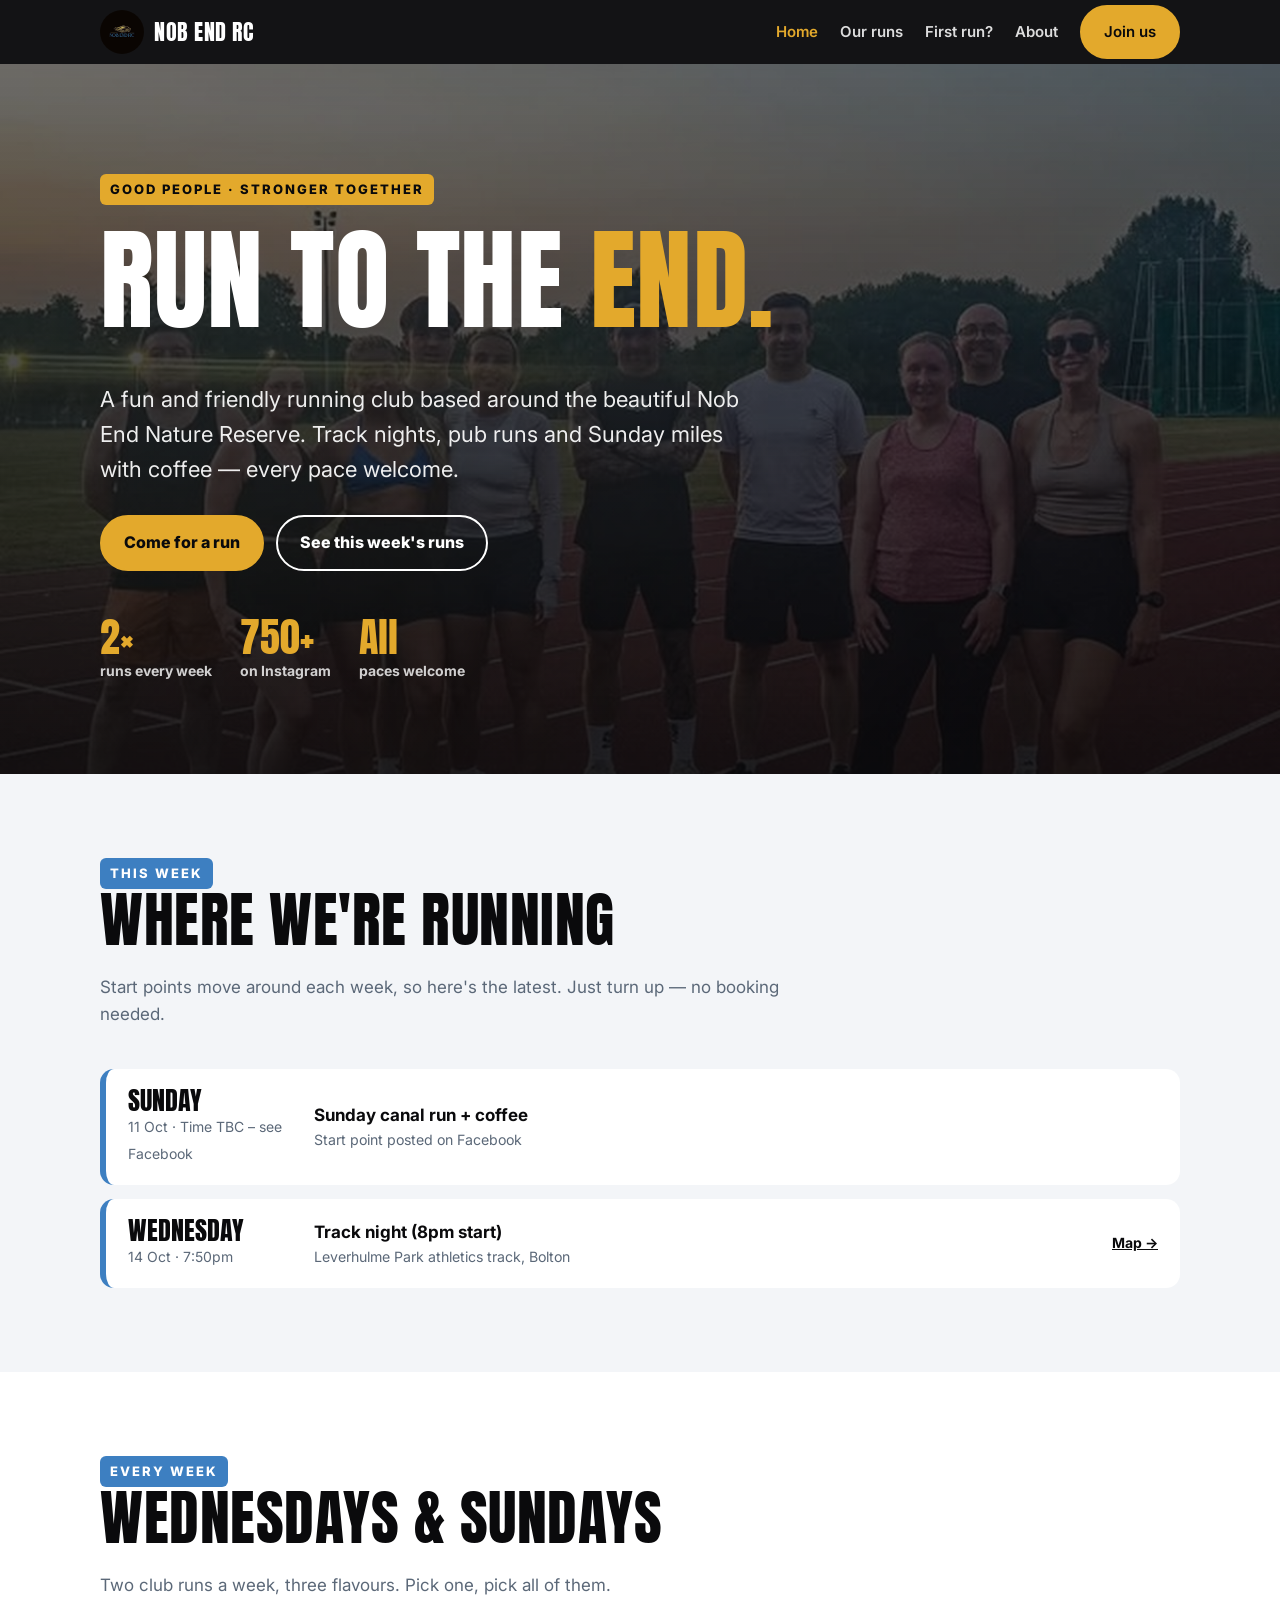
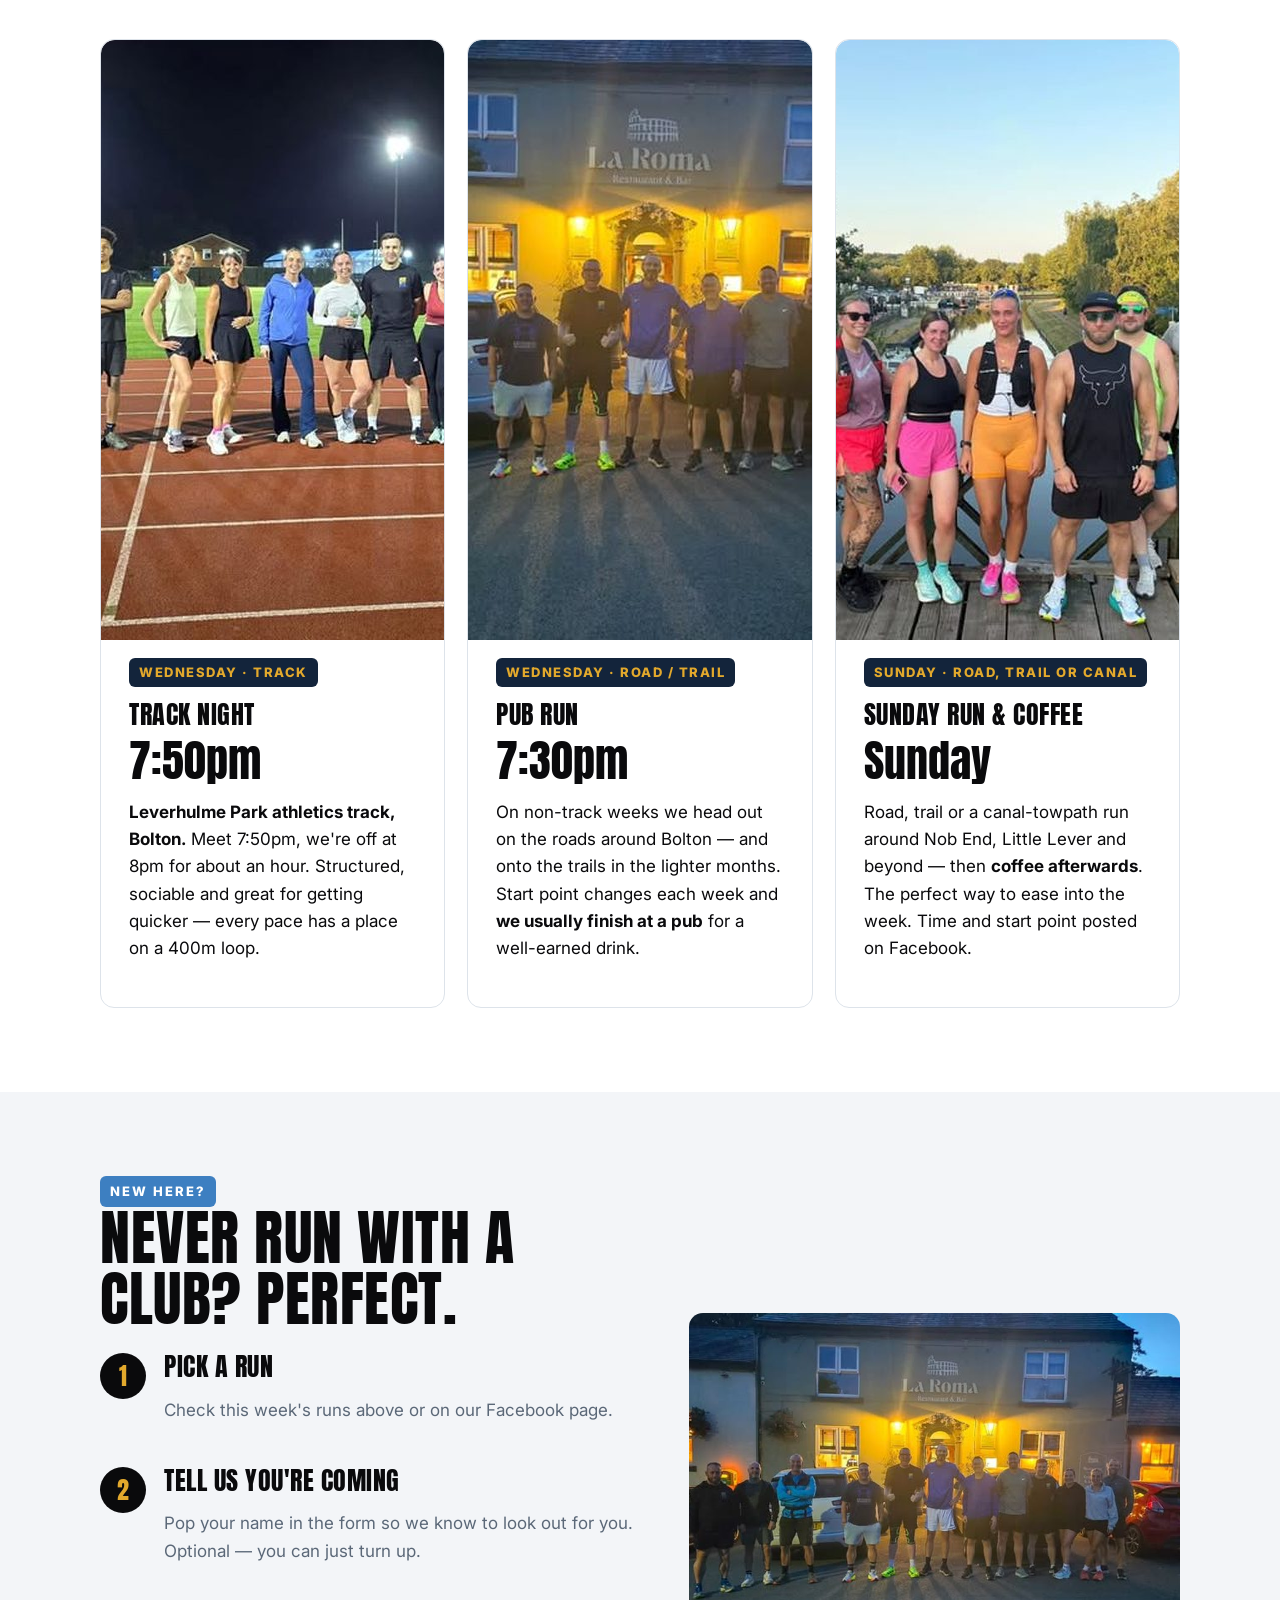
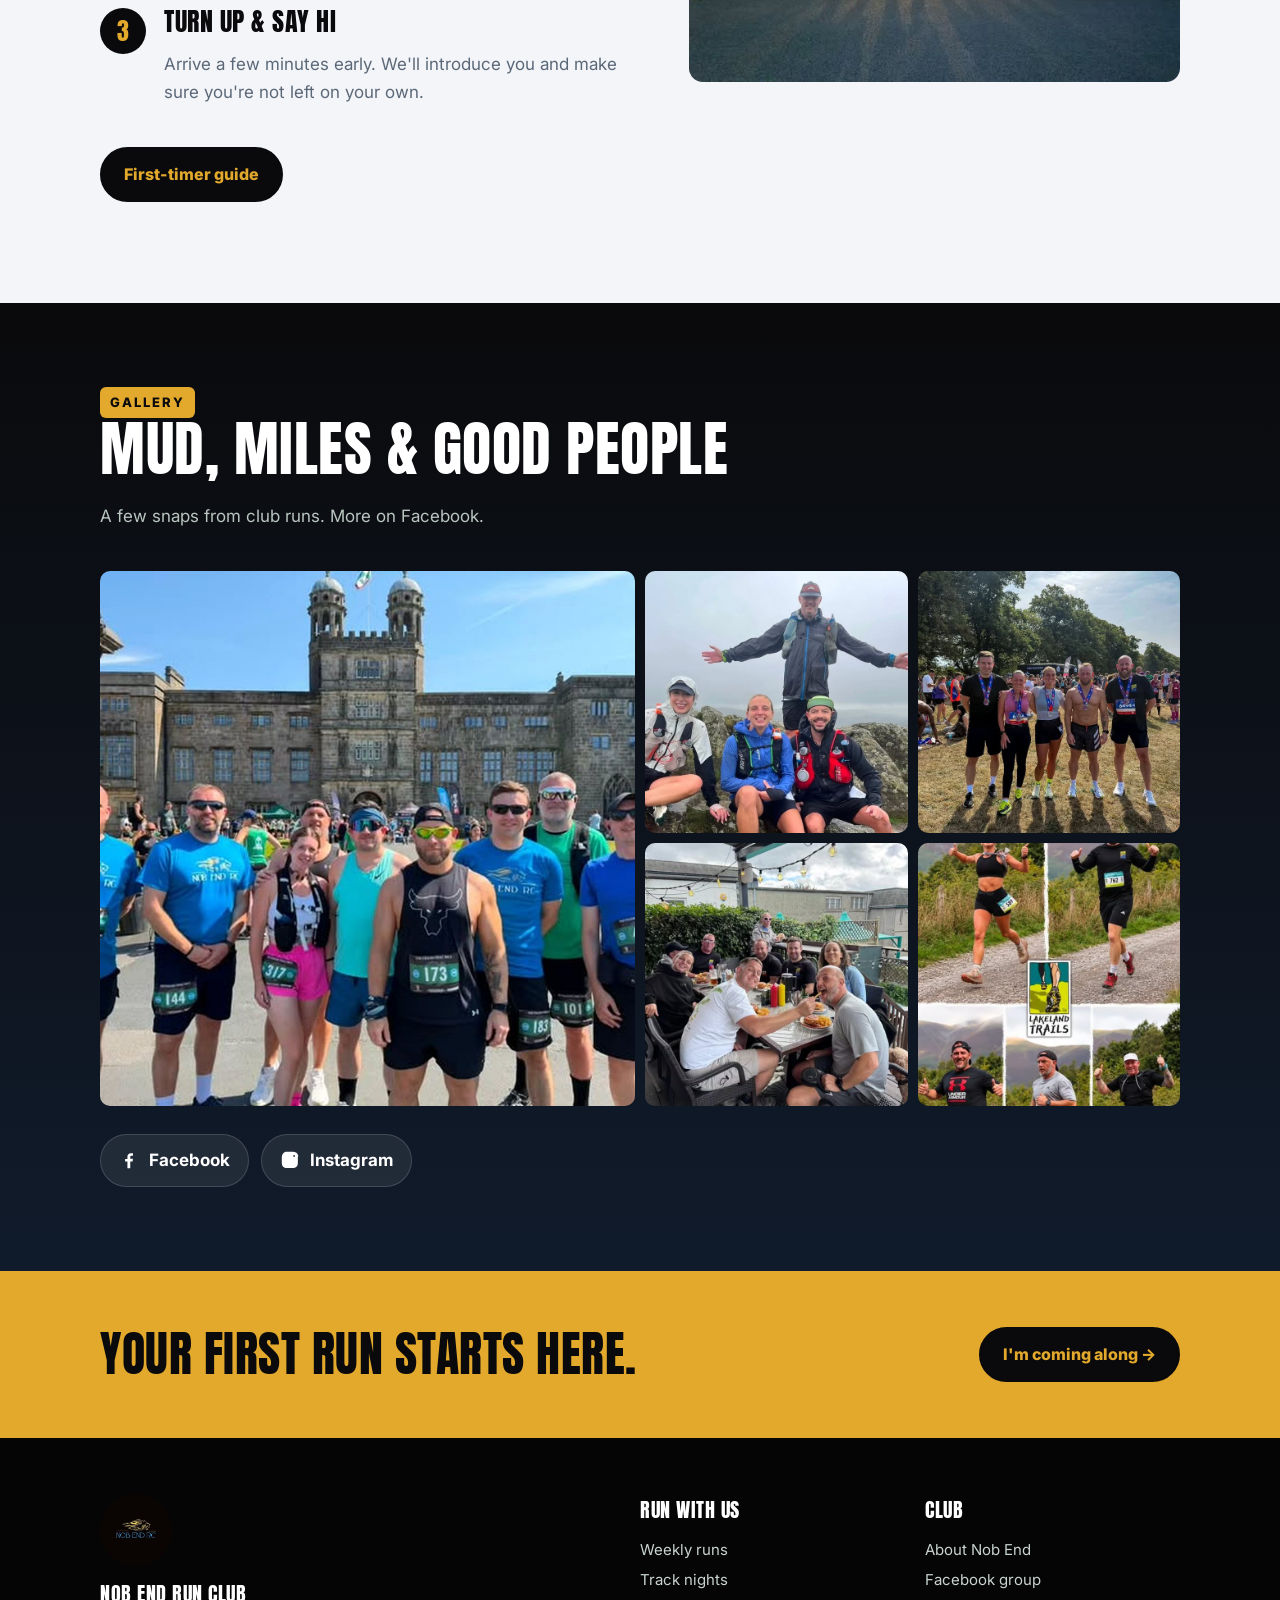
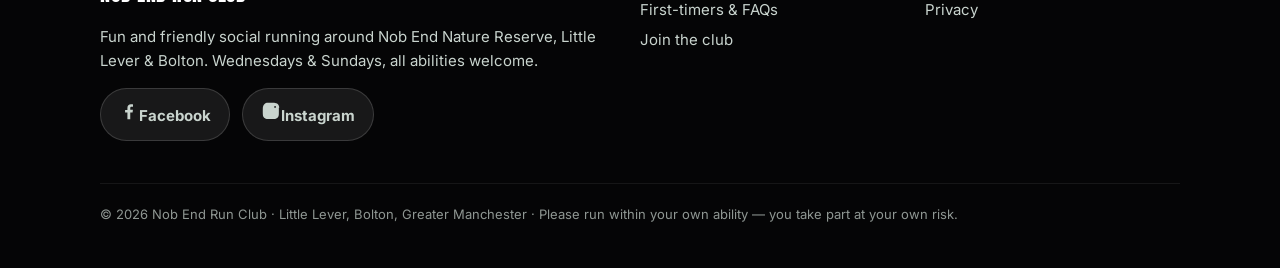
==== index.html @ 81bb8c7c "Add files via upload" ====
<!doctype html>
<html lang="en-GB">
<head>
<meta charset="utf-8">
<meta name="viewport" content="width=device-width, initial-scale=1">
<title>Nob End Run Club | Friendly Running Club in Bolton & Little Lever</title>
<meta name="description" content="Fun, friendly running club based at Nob End Nature Reserve, Bolton. Track nights at Leverhulme Park, Wednesday pub runs and Sunday trail & canal runs with coffee. All abilities welcome.">
<link rel="canonical" href="https://nob-end-run-club.netlify.app/">
<meta name="robots" content="index, follow, max-image-preview:large">
<meta name="theme-color" content="#0a0a0c">
<meta property="og:type" content="website">
<meta property="og:site_name" content="Nob End Run Club">
<meta property="og:title" content="Nob End Run Club | Friendly Running Club in Bolton & Little Lever">
<meta property="og:description" content="Fun, friendly running club based at Nob End Nature Reserve, Bolton. Track nights at Leverhulme Park, Wednesday pub runs and Sunday trail & canal runs with coffee. All abilities welcome.">
<meta property="og:url" content="https://nob-end-run-club.netlify.app/">
<meta property="og:image" content="https://nob-end-run-club.netlify.app/images/og.jpg">
<meta property="og:locale" content="en_GB">
<meta name="twitter:card" content="summary_large_image">
<meta name="geo.region" content="GB-BOL">
<meta name="geo.placename" content="Little Lever, Bolton">
<link rel="icon" href="/images/favicon.svg" type="image/svg+xml">
<link rel="apple-touch-icon" href="/images/apple-touch-icon.png">
<link rel="preconnect" href="https://fonts.googleapis.com"><link rel="preconnect" href="https://fonts.gstatic.com" crossorigin>
<link href="https://fonts.googleapis.com/css2?family=Anton&family=Inter:wght@400;600;700;800&display=swap" rel="stylesheet">
<link rel="stylesheet" href="/css/style.css">
<script type="application/ld+json">{"@context": "https://schema.org", "@graph": [{"@type": "SportsClub", "@id": "https://nob-end-run-club.netlify.app/#club", "name": "Nob End Run Club", "alternateName": "NERC", "url": "https://nob-end-run-club.netlify.app/", "logo": "https://nob-end-run-club.netlify.app/images/logo.png", "image": "https://nob-end-run-club.netlify.app/images/hero.jpg", "description": "A fun and friendly running club based around Nob End Nature Reserve, Bolton. Social runs every Wednesday evening (track at Leverhulme Park, road or trail runs finishing at a pub) and every Sunday (road, trail or canal run followed by coffee). All abilities welcome.", "sport": "Running", "areaServed": [{"@type": "Place", "name": "Bolton"}, {"@type": "Place", "name": "Little Lever"}, {"@type": "Place", "name": "Farnworth"}, {"@type": "Place", "name": "Kearsley"}, {"@type": "Place", "name": "Radcliffe"}, {"@type": "Place", "name": "Bury"}, {"@type": "Place", "name": "Prestolee"}, {"@type": "Place", "name": "Greater Manchester"}], "location": {"@type": "Place", "name": "Nob End Nature Reserve", "address": {"@type": "PostalAddress", "addressLocality": "Little Lever, Bolton", "addressRegion": "Greater Manchester", "addressCountry": "GB"}}, "sameAs": ["https://www.facebook.com/p/Nob-End-Run-Club-100083983001015/", "https://www.instagram.com/nobendrunclub/"]}, {"@type": "WebSite", "@id": "https://nob-end-run-club.netlify.app/#website", "url": "https://nob-end-run-club.netlify.app/", "name": "Nob End Run Club", "publisher": {"@id": "https://nob-end-run-club.netlify.app/#club"}, "inLanguage": "en-GB"}, {"@type": "SportsEvent", "name": "Wednesday Track Session — Nob End Run Club", "description": "Weekly evening track session at Leverhulme Park athletics track. Meet 7:50pm, run 8pm for around an hour. All abilities.", "eventAttendanceMode": "https://schema.org/OfflineEventAttendanceMode", "eventStatus": "https://schema.org/EventScheduled", "organizer": {"@id": "https://nob-end-run-club.netlify.app/#club"}, "location": {"@type": "Place", "name": "Leverhulme Park Athletics Track", "address": {"@type": "PostalAddress", "addressLocality": "Bolton", "addressRegion": "Greater Manchester", "addressCountry": "GB"}}, "startDate": "2026-10-14T20:00:00+01:00", "eventSchedule": {"@type": "Schedule", "repeatFrequency": "P1W", "byDay": "https://schema.org/Wednesday", "startTime": "20:00", "duration": "PT1H", "scheduleTimezone": "Europe/London"}, "image": "https://nob-end-run-club.netlify.app/images/track.jpg"}, {"@type": "SportsEvent", "name": "Wednesday Evening Social Run — Nob End Run Club", "description": "Weekly road (or summer trail) run around Bolton, around 7:30pm, usually finishing at a local pub. Start location changes each week — check Facebook.", "eventAttendanceMode": "https://schema.org/OfflineEventAttendanceMode", "eventStatus": "https://schema.org/EventScheduled", "organizer": {"@id": "https://nob-end-run-club.netlify.app/#club"}, "location": {"@type": "Place", "name": "Various locations around Bolton (posted weekly)", "address": {"@type": "PostalAddress", "addressLocality": "Bolton", "addressRegion": "Greater Manchester", "addressCountry": "GB"}}, "startDate": "2026-10-14T19:30:00+01:00", "eventSchedule": {"@type": "Schedule", "repeatFrequency": "P1W", "byDay": "https://schema.org/Wednesday", "startTime": "19:30", "scheduleTimezone": "Europe/London"}}, {"@type": "SportsEvent", "name": "Sunday Run & Coffee — Nob End Run Club", "description": "Weekly Sunday road, trail or canal run around Nob End, Little Lever and Bolton, followed by coffee. Location changes weekly — check Facebook.", "eventAttendanceMode": "https://schema.org/OfflineEventAttendanceMode", "eventStatus": "https://schema.org/EventScheduled", "organizer": {"@id": "https://nob-end-run-club.netlify.app/#club"}, "location": {"@type": "Place", "name": "Nob End Nature Reserve & surrounding area (posted weekly)", "address": {"@type": "PostalAddress", "addressLocality": "Little Lever, Bolton", "addressRegion": "Greater Manchester", "addressCountry": "GB"}}, "startDate": "2026-10-11", "eventSchedule": {"@type": "Schedule", "repeatFrequency": "P1W", "byDay": "https://schema.org/Sunday", "scheduleTimezone": "Europe/London"}}]}</script>
</head>
<body>
<a class="skip" href="#main">Skip to content</a>
<header class="site-header"><div class="wrap">
  <a class="logo" href="/" aria-label="Nob End Run Club home"><img class="logo-img" src="/images/logo.png" alt="" width="44" height="44" onerror="this.remove()"><span>Nob End RC</span></a>
  <button class="menu-btn" aria-label="Menu" aria-expanded="false" aria-controls="nav"><svg viewBox="0 0 24 24" fill="none" stroke="currentColor" stroke-width="2.4" stroke-linecap="round"><path d="M3 6h18M3 12h18M3 18h18"/></svg></button>
  <nav class="nav" id="nav"><a href="/" aria-current="page">Home</a><a href="/runs">Our runs</a><a href="/first-run">First run?</a><a href="/about">About</a><a class="btn" href="/join">Join us</a></nav>
</div></header>
<main id="main">

<section class="hero" style="padding:0">
  <div class="bg" role="img" aria-label="Nob End Run Club runners on the trails around Nob End"></div>
  <div class="wrap">
    <span class="eyebrow">Good people · Stronger together</span>
    <h1>Run to the <span class="hl">End.</span></h1>
    <p class="lead">A fun and friendly running club based around the beautiful Nob End Nature Reserve. Track nights, pub runs and Sunday miles with coffee — every pace welcome.</p>
    <div class="ctas"><a class="btn" href="/join">Come for a run</a><a class="btn ghost" href="/runs">See this week's runs</a></div>
    <div class="hero-stats">
      <div><b>2×</b><span>runs every week</span></div>
      <div><b>750+</b><span>on Instagram</span></div>
      <div><b>All</b><span>paces welcome</span></div>
    </div>
  </div>
</section>

<section>
  <div class="wrap">
    <div class="section-head">
      <span class="eyebrow">This week</span>
      <h2>Where we're running</h2>
      <p class="muted">Start points move around each week, so here's the latest. Just turn up — no booking needed.</p>
    </div>
    <div class="this-week" id="this-week" aria-live="polite">
  <p class="muted">Loading this week's runs… If nothing shows, check our <a href="https://www.facebook.com/p/Nob-End-Run-Club-100083983001015/" target="_blank" rel="noopener">Facebook page</a> for the latest start points.</p>
</div>
  </div>
</section>

<section class="alt">
  <div class="wrap">
    <div class="section-head">
      <span class="eyebrow">Every week</span>
      <h2>Wednesdays &amp; Sundays</h2>
      <p class="muted">Two club runs a week, three flavours. Pick one, pick all of them.</p>
    </div>
    <div class="grid g3">
  <article class="card" id="track">
    <img class="card-img" src="/images/track.jpg" alt="Nob End Run Club track night under the floodlights at Leverhulme Park" loading="lazy" width="800" height="600">
    <span class="day">Wednesday · Track</span>
    <h3>Track night</h3>
    <p class="time">7:50pm</p>
    <p><strong>Leverhulme Park athletics track, Bolton.</strong> Meet 7:50pm, we're off at 8pm for about an hour. Structured, sociable and great for getting quicker — every pace has a place on a 400m loop.</p>
  </article>
  <article class="card">
    <img class="card-img" src="/images/group.jpg" alt="Runners outside the pub after a Wednesday run" loading="lazy" width="800" height="600">
    <span class="day">Wednesday · Road / Trail</span>
    <h3>Pub run</h3>
    <p class="time">7:30pm</p>
    <p>On non-track weeks we head out on the roads around Bolton — and onto the trails in the lighter months. Start point changes each week and <strong>we usually finish at a pub</strong> for a well-earned drink.</p>
  </article>
  <article class="card">
    <img class="card-img" src="/images/about.jpg" alt="Sunday canal run group on the boardwalk" loading="lazy" width="800" height="600">
    <span class="day">Sunday · Road, trail or canal</span>
    <h3>Sunday run &amp; coffee</h3>
    <p class="time">Sunday</p>
    <p>Road, trail or a canal-towpath run around Nob End, Little Lever and beyond — then <strong>coffee afterwards</strong>. The perfect way to ease into the week. Time and start point posted on Facebook.</p>
  </article>
</div>
  </div>
</section>

<section>
  <div class="wrap split">
    <div>
      <span class="eyebrow">New here?</span>
      <h2>Never run with a club? Perfect.</h2>
      <div class="grid steps" style="gap:26px;margin-top:20px">
        <div class="step"><h3>Pick a run</h3><p class="muted">Check this week's runs above or on our Facebook page.</p></div>
        <div class="step"><h3>Tell us you're coming</h3><p class="muted">Pop your name in the form so we know to look out for you. Optional — you can just turn up.</p></div>
        <div class="step"><h3>Turn up &amp; say hi</h3><p class="muted">Arrive a few minutes early. We'll introduce you and make sure you're not left on your own.</p></div>
      </div>
      <p style="margin-top:24px"><a class="btn dark" href="/first-run">First-timer guide</a></p>
    </div>
    <div class="photo"><img src="/images/group.jpg" alt="Nob End Run Club members outside the pub after a Wednesday evening run" loading="lazy" width="800" height="600"></div>
  </div>
</section>

<section class="dark">
  <div class="wrap">
    <div class="section-head">
      <span class="eyebrow">Gallery</span>
      <h2>Mud, miles &amp; good people</h2>
      <p class="muted">A few snaps from club runs. More on Facebook.</p>
    </div>
    <div class="gallery">
      <figure><img src="/images/gallery-1.jpg" alt="Nob End Run Club members together on race day" loading="lazy"></figure>
      <figure><img src="/images/gallery-2.jpg" alt="Club runners on a fell summit in the Lake District" loading="lazy"></figure>
      <figure><img src="/images/gallery-3.jpg" alt="Nob End Run Club runners with their race medals" loading="lazy"></figure>
      <figure><img src="/images/gallery-4.jpg" alt="Post-run food and drinks with the club" loading="lazy"></figure>
      <figure><img src="/images/gallery-5.jpg" alt="Club members racing at Lakeland Trails" loading="lazy"></figure>
    </div>
    <div style="margin-top:28px"><div class="social"><a href="https://www.facebook.com/p/Nob-End-Run-Club-100083983001015/" target="_blank" rel="noopener"><svg viewBox="0 0 24 24" aria-hidden="true"><path d="M13.5 22v-8.2h2.8l.4-3.2h-3.2V8.5c0-.9.3-1.6 1.6-1.6h1.7V4.1c-.3 0-1.3-.1-2.5-.1-2.5 0-4.2 1.5-4.2 4.3v2.4H7.3v3.2h2.8V22h3.4z"/></svg>Facebook</a><a href="https://www.instagram.com/nobendrunclub/" target="_blank" rel="noopener"><svg viewBox="0 0 24 24" aria-hidden="true"><path d="M12 7.3A4.7 4.7 0 1 0 12 16.7 4.7 4.7 0 0 0 12 7.3zm0 7.7a3 3 0 1 1 0-6 3 3 0 0 1 0 6zm6-7.9a1.1 1.1 0 1 1-2.2 0 1.1 1.1 0 0 1 2.2 0zM21.9 8.2c-.1-1.6-.4-3-1.6-4.2S17.4 2.3 15.8 2.2C14.2 2.1 9.8 2.1 8.2 2.2 6.6 2.3 5.2 2.6 4 3.8S2.3 6.6 2.2 8.2c-.1 1.6-.1 6 0 7.6.1 1.6.4 3 1.6 4.2s2.6 1.5 4.2 1.6c1.6.1 6 .1 7.6 0 1.6-.1 3-.4 4.2-1.6s1.5-2.6 1.6-4.2c.1-1.6.1-6 0-7.6z"/></svg>Instagram</a></div></div>
  </div>
</section>
</main>
<section class="cta-band"><div class="wrap">
  <h2>Your first run starts here.</h2>
  <a class="btn dark" href="/join">I'm coming along →</a>
</div></section>
<footer class="site-footer"><div class="wrap">
  <div class="cols">
    <div>
      <img src="/images/logo.png" alt="Nob End Run Club logo" width="72" height="72" style="border-radius:50%;margin-bottom:12px" loading="lazy">
      <h4>Nob End Run Club</h4>
      <p>Fun and friendly social running around Nob End Nature Reserve, Little Lever &amp; Bolton. Wednesdays &amp; Sundays, all abilities welcome.</p>
      <div class="social"><a href="https://www.facebook.com/p/Nob-End-Run-Club-100083983001015/" target="_blank" rel="noopener"><svg viewBox="0 0 24 24" aria-hidden="true"><path d="M13.5 22v-8.2h2.8l.4-3.2h-3.2V8.5c0-.9.3-1.6 1.6-1.6h1.7V4.1c-.3 0-1.3-.1-2.5-.1-2.5 0-4.2 1.5-4.2 4.3v2.4H7.3v3.2h2.8V22h3.4z"/></svg>Facebook</a><a href="https://www.instagram.com/nobendrunclub/" target="_blank" rel="noopener"><svg viewBox="0 0 24 24" aria-hidden="true"><path d="M12 7.3A4.7 4.7 0 1 0 12 16.7 4.7 4.7 0 0 0 12 7.3zm0 7.7a3 3 0 1 1 0-6 3 3 0 0 1 0 6zm6-7.9a1.1 1.1 0 1 1-2.2 0 1.1 1.1 0 0 1 2.2 0zM21.9 8.2c-.1-1.6-.4-3-1.6-4.2S17.4 2.3 15.8 2.2C14.2 2.1 9.8 2.1 8.2 2.2 6.6 2.3 5.2 2.6 4 3.8S2.3 6.6 2.2 8.2c-.1 1.6-.1 6 0 7.6.1 1.6.4 3 1.6 4.2s2.6 1.5 4.2 1.6c1.6.1 6 .1 7.6 0 1.6-.1 3-.4 4.2-1.6s1.5-2.6 1.6-4.2c.1-1.6.1-6 0-7.6z"/></svg>Instagram</a></div>
    </div>
    <div><h4>Run with us</h4><a href="/runs">Weekly runs</a><a href="/runs#track">Track nights</a><a href="/first-run">First-timers &amp; FAQs</a><a href="/join">Join the club</a></div>
    <div><h4>Club</h4><a href="/about">About Nob End</a><a href="https://www.facebook.com/p/Nob-End-Run-Club-100083983001015/" target="_blank" rel="noopener">Facebook group</a><a href="/privacy">Privacy</a></div>
  </div>
  <p class="legal">© <span id="yr">2026</span> Nob End Run Club · Little Lever, Bolton, Greater Manchester · Please run within your own ability — you take part at your own risk.</p>
</div></footer>
<a class="mobile-cta" href="/join">Come for a run →</a>
<script src="/js/site.js" defer></script>
</body></html>
---- css/style.css ----
/* Nob End Run Club — main stylesheet
   Colours live in :root so you can re-theme the whole site from here. */
:root {
  --ink: #0a0a0c;        /* club black */
  --green: #13243b;      /* deep club blue (panels/image backgrounds) */
  --blue: #3d7fc1;       /* club blue */
  --lime: #e3a92c;       /* club gold — buttons & highlights */
  --cream: #f3f5f8;      /* light background */
  --sand: #dde3ea;
  --white: #ffffff;
  --muted: #5b6878;
  --radius: 14px;
  --max: 1120px;
  --display: "Anton", "Archivo Black", Impact, sans-serif;
  --body: "Inter", system-ui, -apple-system, "Segoe UI", sans-serif;
}
*,*::before,*::after { box-sizing: border-box; }
html { scroll-behavior: smooth; }
body { margin: 0; background: var(--cream); color: var(--ink); font: 17px/1.6 var(--body); -webkit-font-smoothing: antialiased; }
img { max-width: 100%; display: block; }
a { color: inherit; }
.wrap { max-width: var(--max); margin: 0 auto; padding: 0 20px; }
.skip { position: absolute; left: -999px; }
.skip:focus { left: 12px; top: 12px; background: var(--lime); padding: 8px 12px; z-index: 99; }

/* ---------- header ---------- */
.site-header { position: sticky; top: 0; z-index: 50; background: rgba(10,10,12,.96); backdrop-filter: blur(6px); color: var(--white); }
.site-header .wrap { display: flex; align-items: center; justify-content: space-between; height: 64px; }
.logo { display: flex; align-items: center; gap: 10px; text-decoration: none; font-family: var(--display); font-size: 22px; letter-spacing: .5px; text-transform: uppercase; }
.logo-img { width: 44px; height: 44px; border-radius: 50%; object-fit: cover; }
.nav { display: flex; gap: 22px; align-items: center; }
.nav a { text-decoration: none; font-weight: 600; font-size: 15px; opacity: .85; }
.nav a:hover, .nav a[aria-current="page"] { opacity: 1; color: var(--lime); }
.nav .btn { opacity: 1; }
.menu-btn { display: none; background: none; border: 0; color: var(--white); padding: 8px; cursor: pointer; }
.menu-btn svg { width: 28px; height: 28px; }
@media (max-width: 820px) {
  .menu-btn { display: block; }
  .nav { position: absolute; top: 64px; left: 0; right: 0; background: var(--ink); flex-direction: column; align-items: stretch; gap: 0; padding: 8px 20px 20px; display: none; }
  .nav.open { display: flex; }
  .nav a { padding: 14px 0; border-bottom: 1px solid rgba(255,255,255,.08); font-size: 18px; }
  .nav .btn { margin-top: 14px; text-align: center; }
}

/* ---------- buttons ---------- */
.btn { display: inline-block; background: var(--lime); color: var(--ink); font-weight: 800; text-decoration: none; padding: 13px 22px; border-radius: 999px; border: 2px solid var(--lime); transition: transform .15s; font-size: 16px; cursor: pointer; }
.btn:hover { transform: translateY(-2px); }
.btn.ghost { background: transparent; color: inherit; border-color: currentColor; }
.btn.dark { background: var(--ink); color: var(--lime); border-color: var(--ink); }

/* ---------- hero ---------- */
.hero { position: relative; background: var(--ink); color: var(--white); overflow: hidden; }
.hero .bg { position: absolute; inset: 0; background: linear-gradient(180deg, rgba(10,10,12,.6), rgba(10,10,12,.9)), url("/images/hero.jpg") center/cover no-repeat, var(--green); }
.hero .wrap { position: relative; padding: 110px 20px 90px; }
.eyebrow { display: inline-block; font-weight: 800; font-size: 13px; letter-spacing: 2px; text-transform: uppercase; color: var(--ink); background: var(--lime); padding: 5px 10px; border-radius: 6px; }
h1, h2, h3 { font-family: var(--display); font-weight: 400; text-transform: uppercase; letter-spacing: .5px; line-height: 1.02; margin: 0 0 .4em; }
h1 { font-size: clamp(48px, 10vw, 112px); margin-top: 18px; }
h1 .hl { color: var(--lime); }
h2 { font-size: clamp(34px, 6vw, 60px); }
h3 { font-size: 26px; }
.lead { font-size: clamp(18px, 2.4vw, 22px); max-width: 640px; opacity: .92; }
.hero .ctas { display: flex; flex-wrap: wrap; gap: 12px; margin-top: 28px; }
.hero-stats { display: flex; flex-wrap: wrap; gap: 28px; margin-top: 46px; font-weight: 700; }
.hero-stats b { display: block; font-family: var(--display); font-size: 40px; color: var(--lime); font-weight: 400; line-height: 1; }
.hero-stats span { font-size: 14px; opacity: .8; }

/* ---------- sections ---------- */
section { padding: 84px 0; }
.alt { background: var(--white); }
.dark { background: var(--ink); color: var(--white); }
.dark .muted { color: #b9c6bf; }
.muted { color: var(--muted); }
.section-head { max-width: 700px; margin-bottom: 40px; }
.grid { display: grid; gap: 22px; }
.g2 { grid-template-columns: repeat(auto-fit, minmax(300px, 1fr)); }
.g3 { grid-template-columns: repeat(auto-fit, minmax(260px, 1fr)); }
.card { background: var(--white); border-radius: var(--radius); padding: 28px; border: 1px solid var(--sand); }
.dark .card { background: rgba(255,255,255,.05); border-color: rgba(255,255,255,.1); }
.card .day { display: inline-block; font-weight: 800; letter-spacing: 1.5px; text-transform: uppercase; font-size: 13px; background: var(--lime); color: var(--ink); padding: 4px 10px; border-radius: 6px; margin-bottom: 14px; }
.card ul { padding-left: 18px; margin: 12px 0 0; }
.card li { margin-bottom: 6px; }
.time { font-family: var(--display); font-size: 44px; line-height: 1; margin: 6px 0 10px; }

/* this week (from runs.json) */
.this-week { display: grid; gap: 14px; }
.run-row { display: grid; grid-template-columns: 170px 1fr auto; gap: 16px; align-items: center; background: var(--white); border-radius: var(--radius); padding: 18px 22px; border-left: 6px solid var(--lime); }
.run-row .when b { display: block; font-family: var(--display); font-size: 26px; font-weight: 400; text-transform: uppercase; line-height: 1; }
.run-row .when span { font-size: 14px; color: var(--muted); }
.run-row .what { font-weight: 700; }
.run-row .what small { display: block; font-weight: 400; color: var(--muted); }
.run-row a.map { font-weight: 700; font-size: 14px; white-space: nowrap; }
@media (max-width: 600px) { .run-row { grid-template-columns: 1fr; gap: 6px; } }

/* steps */
.steps { counter-reset: s; }
.step { position: relative; padding-left: 64px; }
.step::before { counter-increment: s; content: counter(s); position: absolute; left: 0; top: 0; width: 46px; height: 46px; border-radius: 50%; background: var(--lime); color: var(--ink); font-family: var(--display); font-size: 24px; display: grid; place-items: center; }

/* gallery */
.gallery { display: grid; grid-template-columns: repeat(4, 1fr); gap: 10px; }
.gallery figure { margin: 0; aspect-ratio: 1; border-radius: 10px; overflow: hidden; background: var(--green); }
.gallery figure:first-child { grid-column: span 2; grid-row: span 2; }
.gallery img { width: 100%; height: 100%; object-fit: cover; transition: transform .4s; }
.gallery figure:hover img { transform: scale(1.05); }
@media (max-width: 700px) { .gallery { grid-template-columns: repeat(2, 1fr); } }

/* split */
.split { display: grid; grid-template-columns: 1.1fr 1fr; gap: 48px; align-items: center; }
.split .photo { border-radius: var(--radius); overflow: hidden; aspect-ratio: 4/3; background: var(--green); }
.split .photo img { width: 100%; height: 100%; object-fit: cover; }
@media (max-width: 820px) { .split { grid-template-columns: 1fr; } }

/* social */
.social { display: flex; flex-wrap: wrap; gap: 12px; }
.social a { display: inline-flex; align-items: center; gap: 10px; text-decoration: none; font-weight: 700; padding: 12px 18px; border-radius: 999px; background: rgba(255,255,255,.08); border: 1px solid rgba(255,255,255,.15); }
.social a:hover { background: var(--lime); color: var(--ink); }
.social svg { width: 20px; height: 20px; fill: currentColor; }
.alt .social a, .card .social a { background: var(--cream); border-color: var(--sand); }

/* FAQ */
details { background: var(--white); border-radius: 12px; padding: 18px 22px; margin-bottom: 10px; border: 1px solid var(--sand); }
summary { font-weight: 800; cursor: pointer; font-size: 18px; list-style: none; display: flex; justify-content: space-between; gap: 12px; }
summary::after { content: "+"; font-size: 24px; line-height: 1; color: var(--green); }
details[open] summary::after { content: "–"; }
details p { margin: 12px 0 0; }

/* form */
form .row { display: grid; grid-template-columns: 1fr 1fr; gap: 14px; }
@media (max-width: 600px) { form .row { grid-template-columns: 1fr; } }
label { display: block; font-weight: 700; font-size: 15px; margin-bottom: 14px; }
input, select, textarea { width: 100%; margin-top: 6px; font: inherit; padding: 13px 14px; border-radius: 10px; border: 2px solid var(--sand); background: var(--white); color: var(--ink); }
input:focus, select:focus, textarea:focus { outline: none; border-color: var(--green); }
.check { display: flex; gap: 10px; align-items: flex-start; font-weight: 400; }
.check input { width: auto; margin-top: 5px; }
.hidden { display: none; }

/* banner CTA */
.cta-band { background: var(--lime); color: var(--ink); padding: 56px 0; }
.cta-band .wrap { display: flex; flex-wrap: wrap; align-items: center; justify-content: space-between; gap: 20px; }
.cta-band h2 { margin: 0; font-size: clamp(30px, 5vw, 48px); }

/* page header */
.page-hero { background: var(--ink); color: var(--white); padding: 72px 0 56px; }
.page-hero h1 { font-size: clamp(44px, 8vw, 84px); }
.crumbs { font-size: 14px; opacity: .7; }
.crumbs a { text-decoration: none; }

/* footer */
.site-footer { background: #050506; color: #c9d4ce; padding: 56px 0 30px; font-size: 15px; }
.site-footer .cols { display: grid; grid-template-columns: 2fr 1fr 1fr; gap: 30px; }
.site-footer h4 { color: var(--white); font-family: var(--display); font-weight: 400; text-transform: uppercase; font-size: 20px; margin: 0 0 12px; letter-spacing: .5px; }
.site-footer a { text-decoration: none; display: block; margin-bottom: 6px; }
.site-footer a:hover { color: var(--lime); }
.site-footer .legal { border-top: 1px solid rgba(255,255,255,.1); margin-top: 36px; padding-top: 20px; font-size: 13px; opacity: .7; }
@media (max-width: 700px) { .site-footer .cols { grid-template-columns: 1fr; } }

.prose { max-width: 760px; }
.prose h2 { font-size: clamp(28px, 4.5vw, 40px); margin-top: 1.4em; }

/* club blue accents */
.eyebrow { background: var(--blue); color: #fff; }
.hero .eyebrow, .dark .eyebrow { background: var(--lime); color: var(--ink); }
.page-hero { background: linear-gradient(135deg, #0a0a0c 0%, #13243b 100%); }
.dark { background: linear-gradient(180deg, #0a0a0c, #101b2b); }
.card .day { background: var(--green); color: var(--lime); }
.run-row { border-left-color: var(--blue); }
summary::after { color: var(--blue); }
input:focus, select:focus, textarea:focus { border-color: var(--blue); }
.step::before { background: var(--ink); color: var(--lime); }

.card-img { width: calc(100% + 56px); margin: -28px -28px 18px; aspect-ratio: 4/3; object-fit: cover; border-radius: var(--radius) var(--radius) 0 0; max-width: none; background: var(--green); }
.card { overflow: hidden; }
.mobile-cta { display: none; }
@media (max-width: 700px) {
  .mobile-cta { display: block; position: fixed; left: 12px; right: 12px; bottom: 12px; z-index: 60; text-align: center; background: var(--lime); color: var(--ink); font-weight: 800; padding: 15px; border-radius: 999px; text-decoration: none; box-shadow: 0 8px 24px rgba(0,0,0,.35); }
  .site-footer { padding-bottom: 90px; }
}
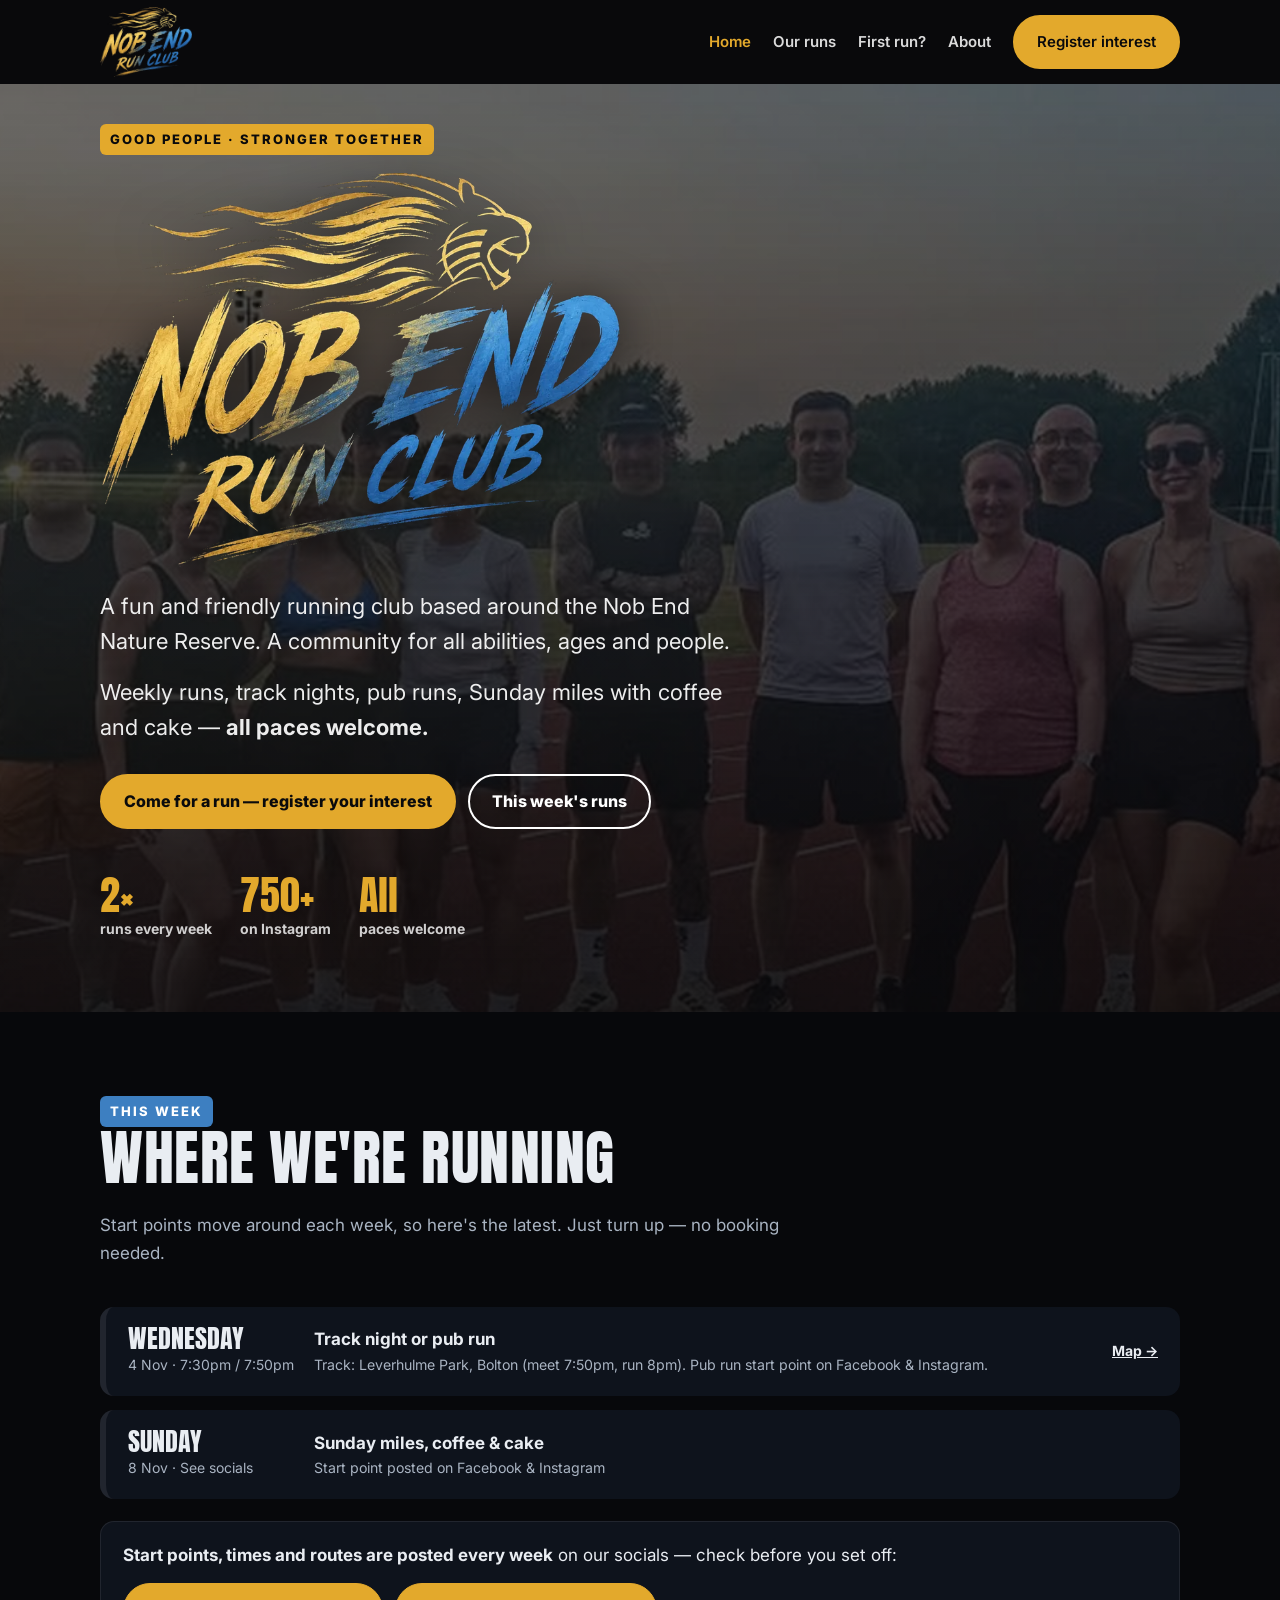
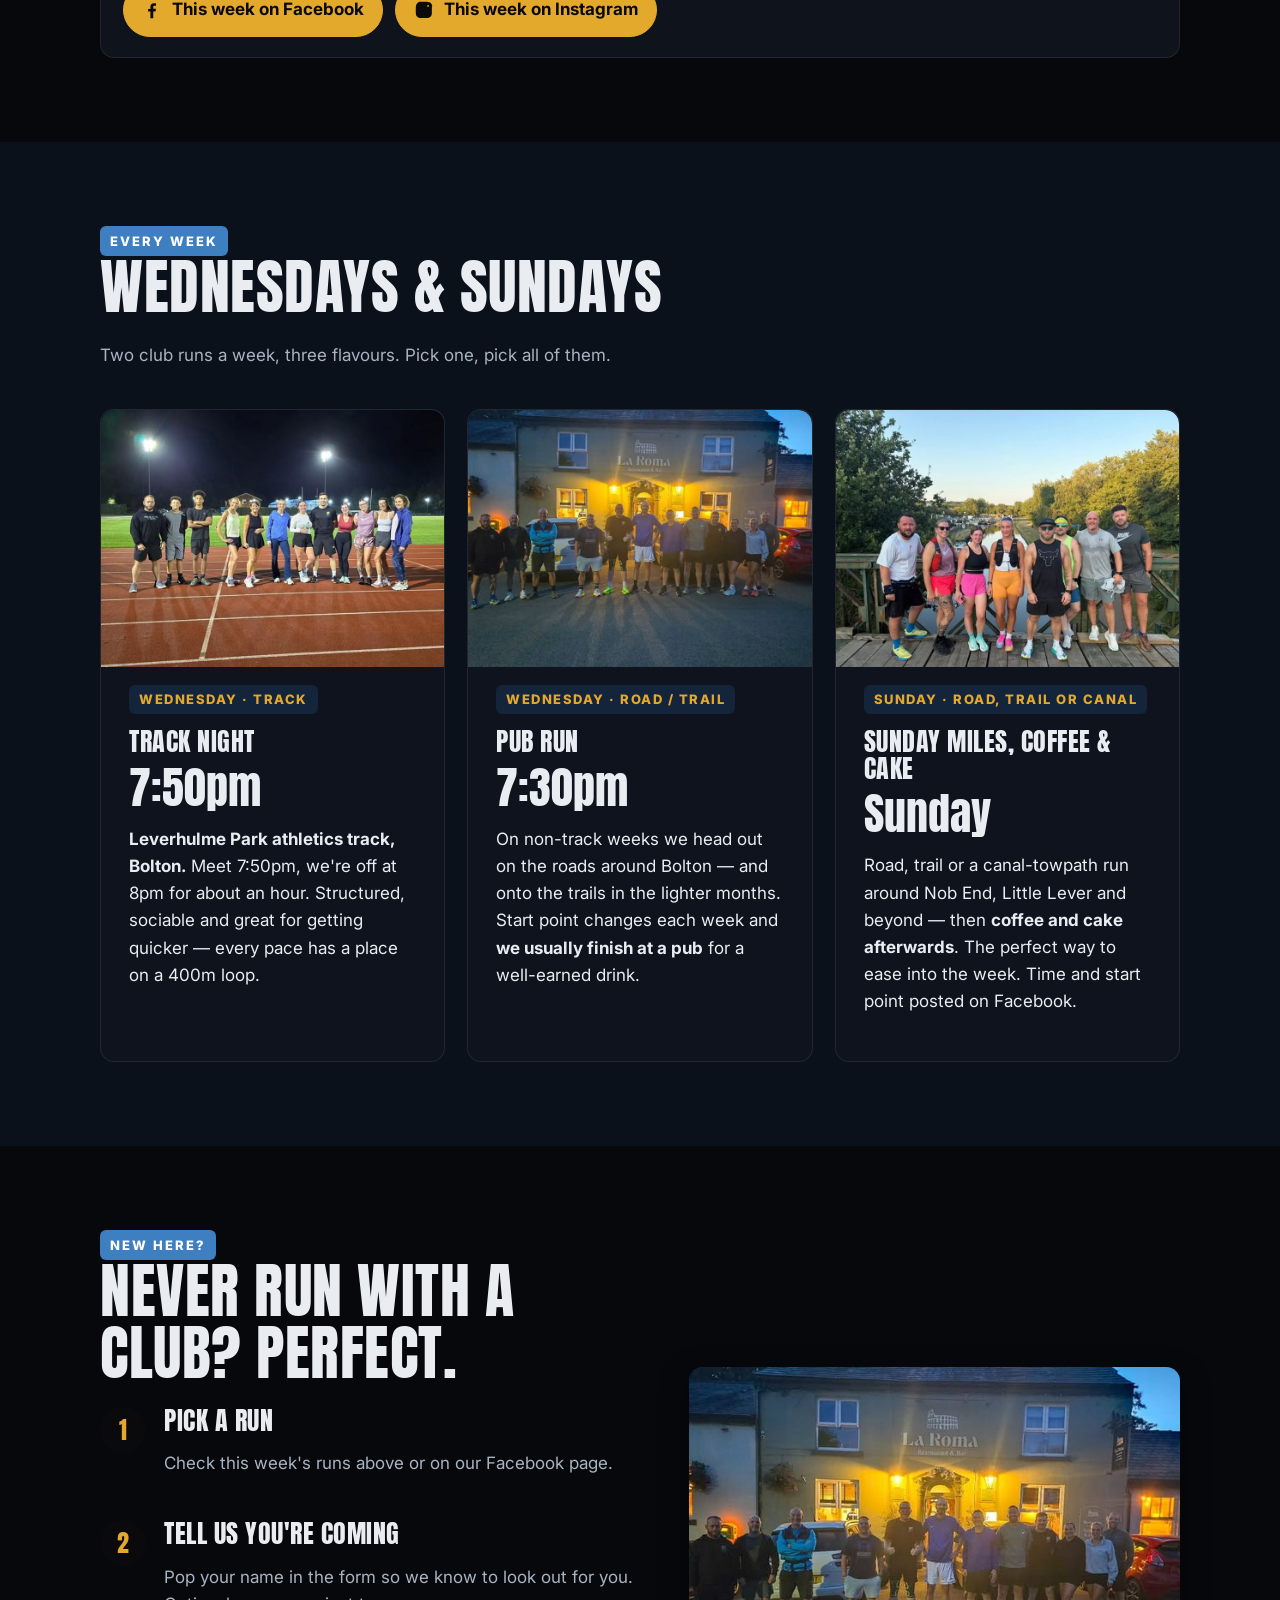
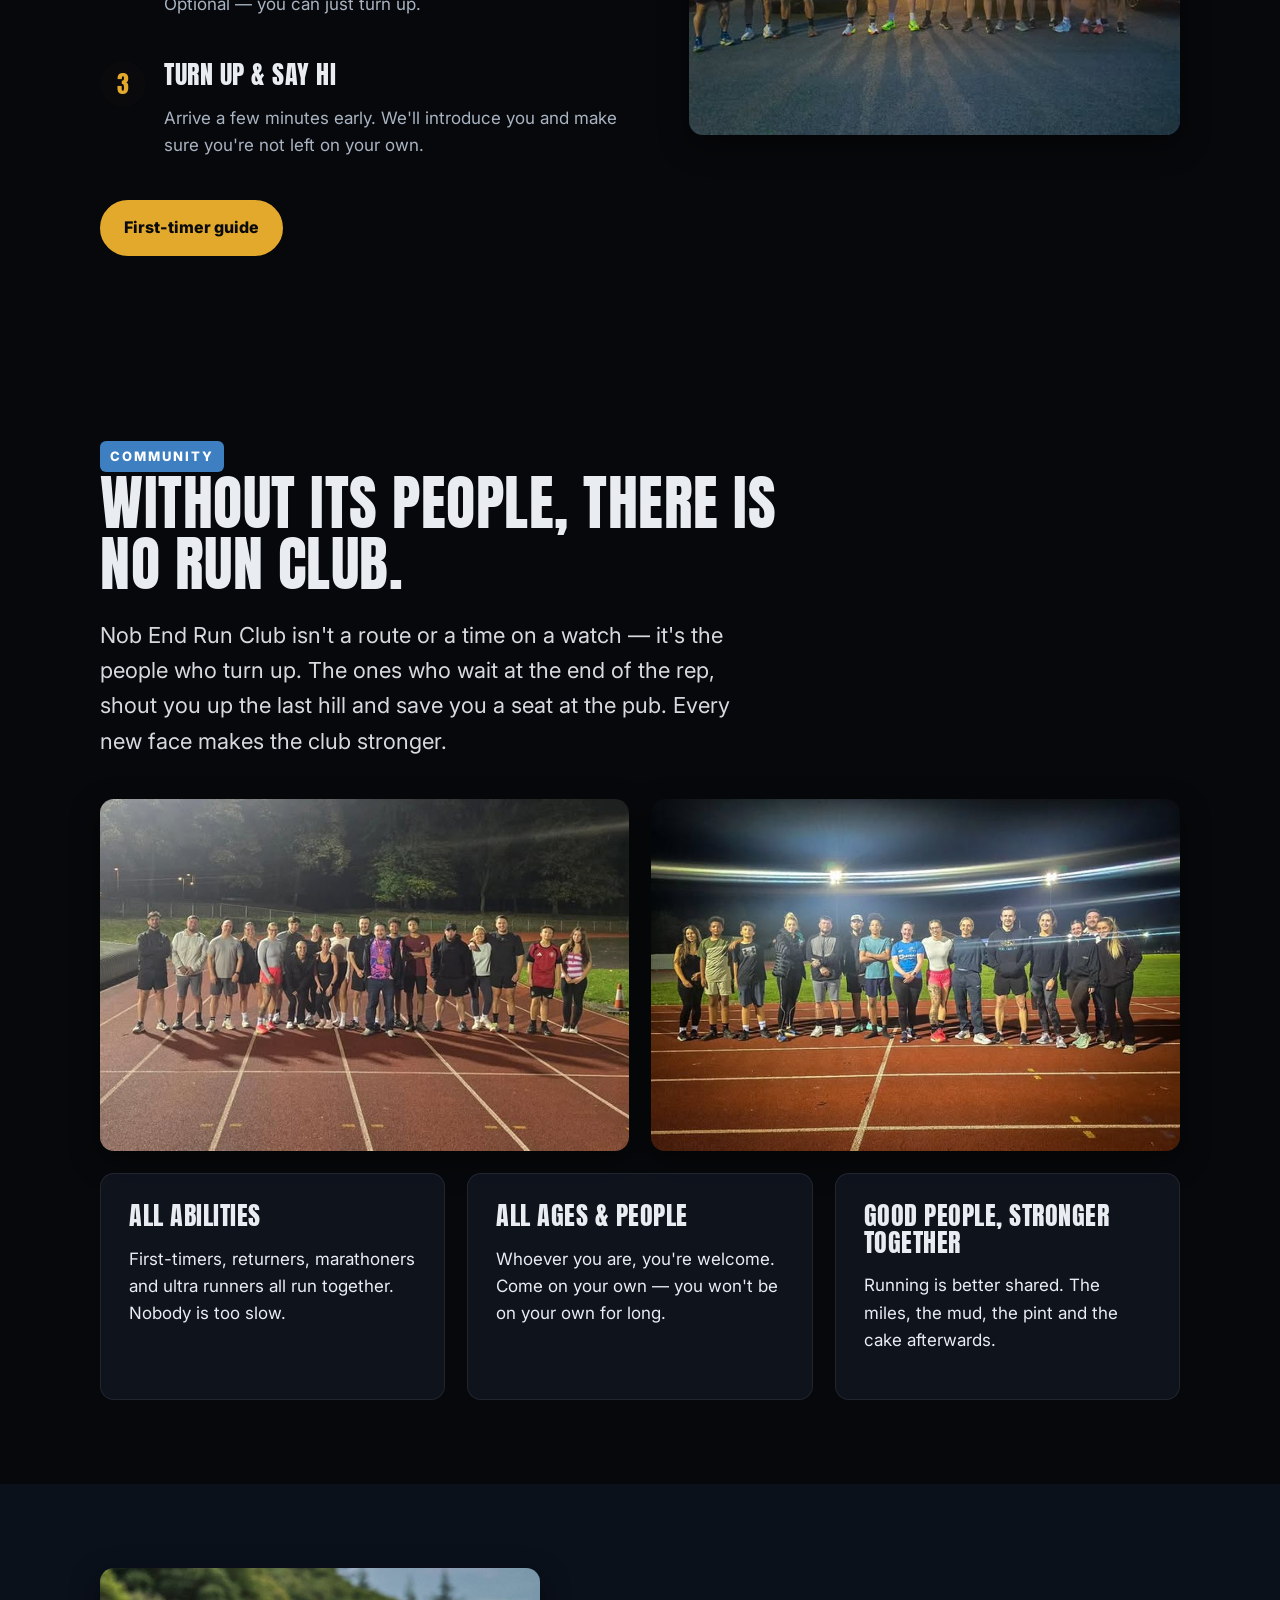
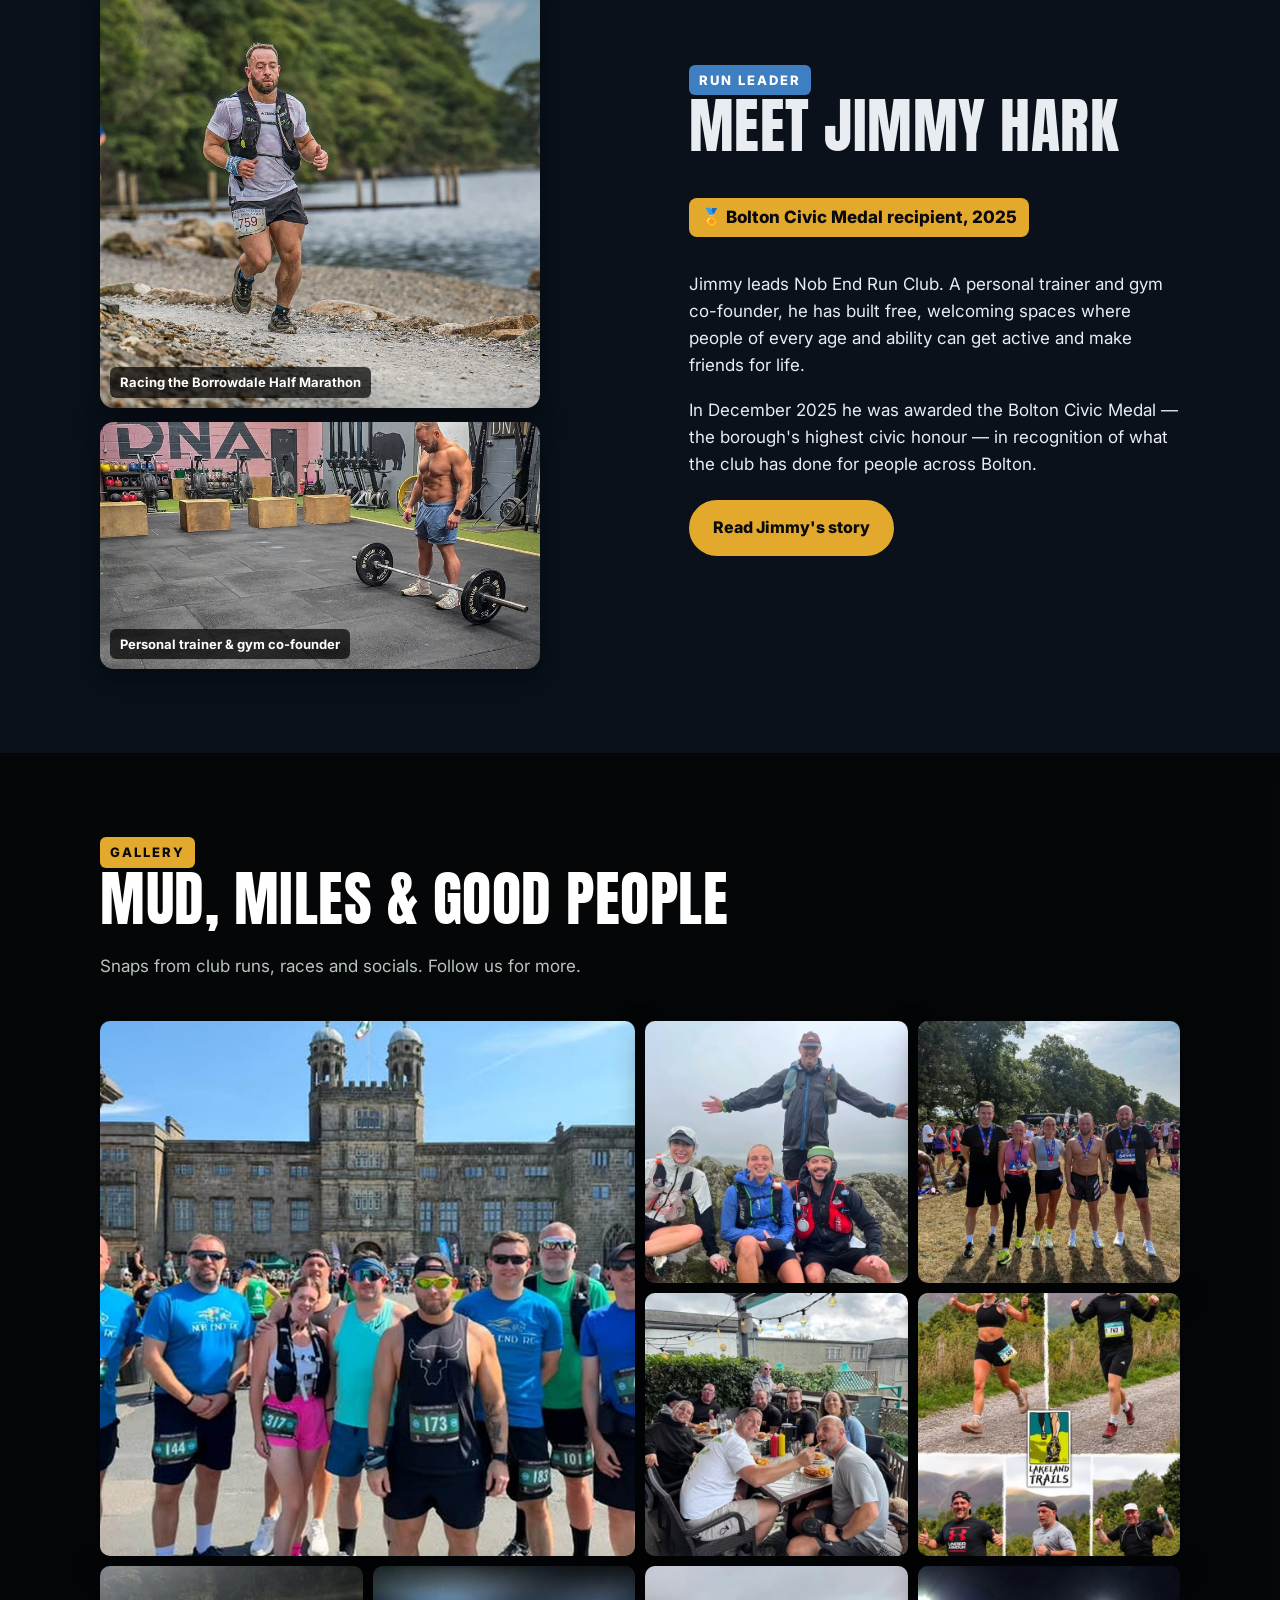
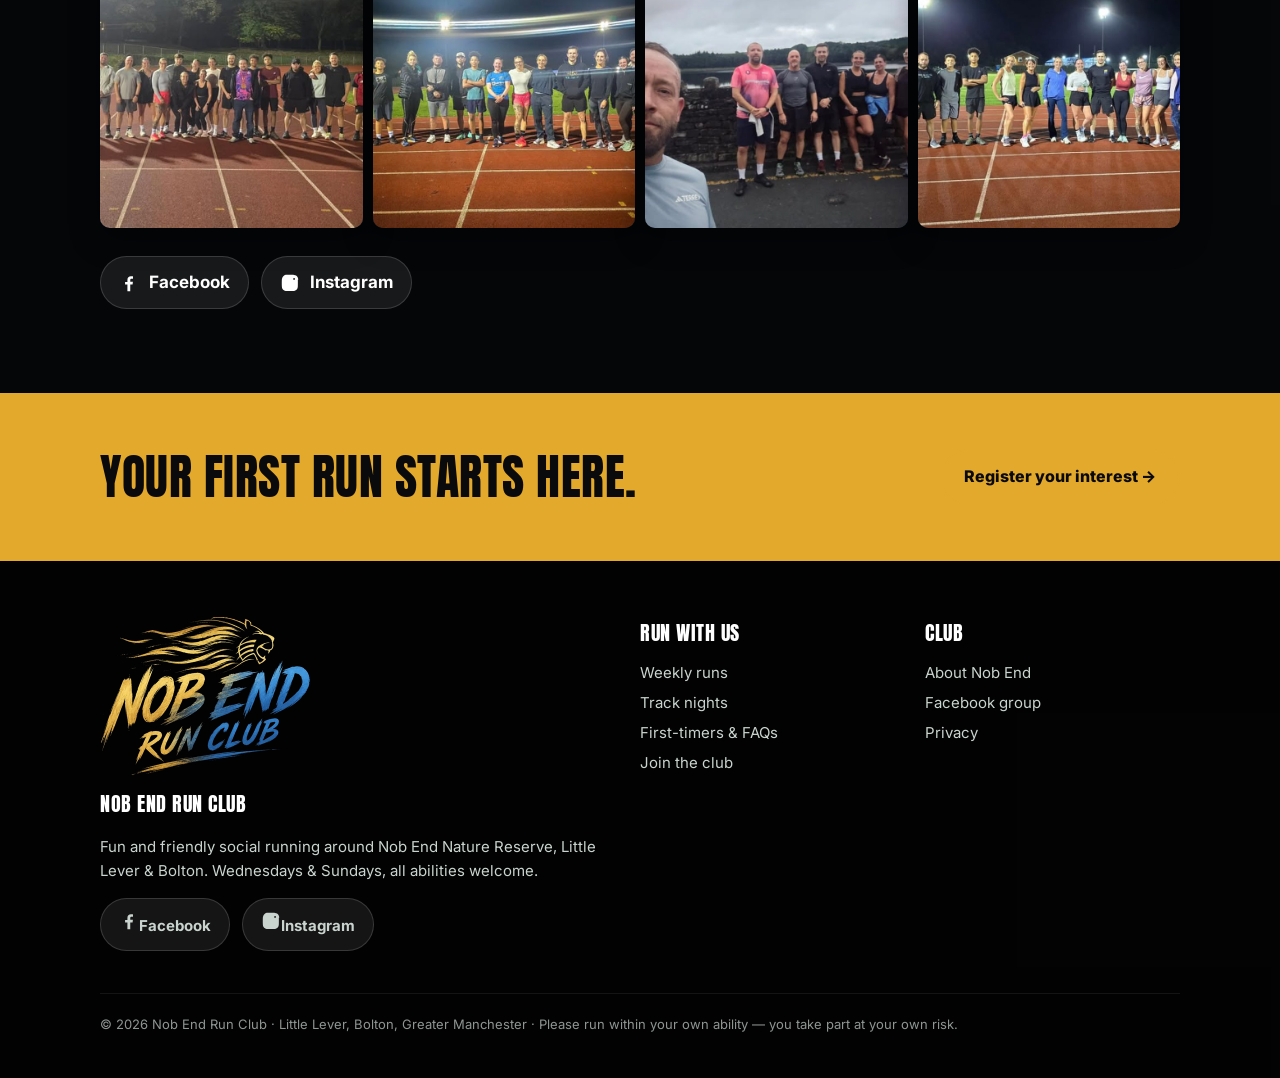
==== commit 686e8eb0: "Add files via upload" ====
--- a/index.html
+++ b/index.html
@@ -18,19 +18,19 @@
 <meta name="twitter:card" content="summary_large_image">
 <meta name="geo.region" content="GB-BOL">
 <meta name="geo.placename" content="Little Lever, Bolton">
-<link rel="icon" href="/images/favicon.svg" type="image/svg+xml">
+<link rel="icon" href="/images/favicon-64.png" type="image/png">
 <link rel="apple-touch-icon" href="/images/apple-touch-icon.png">
 <link rel="preconnect" href="https://fonts.googleapis.com"><link rel="preconnect" href="https://fonts.gstatic.com" crossorigin>
 <link href="https://fonts.googleapis.com/css2?family=Anton&family=Inter:wght@400;600;700;800&display=swap" rel="stylesheet">
 <link rel="stylesheet" href="/css/style.css">
-<script type="application/ld+json">{"@context": "https://schema.org", "@graph": [{"@type": "SportsClub", "@id": "https://nob-end-run-club.netlify.app/#club", "name": "Nob End Run Club", "alternateName": "NERC", "url": "https://nob-end-run-club.netlify.app/", "logo": "https://nob-end-run-club.netlify.app/images/logo.png", "image": "https://nob-end-run-club.netlify.app/images/hero.jpg", "description": "A fun and friendly running club based around Nob End Nature Reserve, Bolton. Social runs every Wednesday evening (track at Leverhulme Park, road or trail runs finishing at a pub) and every Sunday (road, trail or canal run followed by coffee). All abilities welcome.", "sport": "Running", "areaServed": [{"@type": "Place", "name": "Bolton"}, {"@type": "Place", "name": "Little Lever"}, {"@type": "Place", "name": "Farnworth"}, {"@type": "Place", "name": "Kearsley"}, {"@type": "Place", "name": "Radcliffe"}, {"@type": "Place", "name": "Bury"}, {"@type": "Place", "name": "Prestolee"}, {"@type": "Place", "name": "Greater Manchester"}], "location": {"@type": "Place", "name": "Nob End Nature Reserve", "address": {"@type": "PostalAddress", "addressLocality": "Little Lever, Bolton", "addressRegion": "Greater Manchester", "addressCountry": "GB"}}, "sameAs": ["https://www.facebook.com/p/Nob-End-Run-Club-100083983001015/", "https://www.instagram.com/nobendrunclub/"]}, {"@type": "WebSite", "@id": "https://nob-end-run-club.netlify.app/#website", "url": "https://nob-end-run-club.netlify.app/", "name": "Nob End Run Club", "publisher": {"@id": "https://nob-end-run-club.netlify.app/#club"}, "inLanguage": "en-GB"}, {"@type": "SportsEvent", "name": "Wednesday Track Session — Nob End Run Club", "description": "Weekly evening track session at Leverhulme Park athletics track. Meet 7:50pm, run 8pm for around an hour. All abilities.", "eventAttendanceMode": "https://schema.org/OfflineEventAttendanceMode", "eventStatus": "https://schema.org/EventScheduled", "organizer": {"@id": "https://nob-end-run-club.netlify.app/#club"}, "location": {"@type": "Place", "name": "Leverhulme Park Athletics Track", "address": {"@type": "PostalAddress", "addressLocality": "Bolton", "addressRegion": "Greater Manchester", "addressCountry": "GB"}}, "startDate": "2026-10-14T20:00:00+01:00", "eventSchedule": {"@type": "Schedule", "repeatFrequency": "P1W", "byDay": "https://schema.org/Wednesday", "startTime": "20:00", "duration": "PT1H", "scheduleTimezone": "Europe/London"}, "image": "https://nob-end-run-club.netlify.app/images/track.jpg"}, {"@type": "SportsEvent", "name": "Wednesday Evening Social Run — Nob End Run Club", "description": "Weekly road (or summer trail) run around Bolton, around 7:30pm, usually finishing at a local pub. Start location changes each week — check Facebook.", "eventAttendanceMode": "https://schema.org/OfflineEventAttendanceMode", "eventStatus": "https://schema.org/EventScheduled", "organizer": {"@id": "https://nob-end-run-club.netlify.app/#club"}, "location": {"@type": "Place", "name": "Various locations around Bolton (posted weekly)", "address": {"@type": "PostalAddress", "addressLocality": "Bolton", "addressRegion": "Greater Manchester", "addressCountry": "GB"}}, "startDate": "2026-10-14T19:30:00+01:00", "eventSchedule": {"@type": "Schedule", "repeatFrequency": "P1W", "byDay": "https://schema.org/Wednesday", "startTime": "19:30", "scheduleTimezone": "Europe/London"}}, {"@type": "SportsEvent", "name": "Sunday Run & Coffee — Nob End Run Club", "description": "Weekly Sunday road, trail or canal run around Nob End, Little Lever and Bolton, followed by coffee. Location changes weekly — check Facebook.", "eventAttendanceMode": "https://schema.org/OfflineEventAttendanceMode", "eventStatus": "https://schema.org/EventScheduled", "organizer": {"@id": "https://nob-end-run-club.netlify.app/#club"}, "location": {"@type": "Place", "name": "Nob End Nature Reserve & surrounding area (posted weekly)", "address": {"@type": "PostalAddress", "addressLocality": "Little Lever, Bolton", "addressRegion": "Greater Manchester", "addressCountry": "GB"}}, "startDate": "2026-10-11", "eventSchedule": {"@type": "Schedule", "repeatFrequency": "P1W", "byDay": "https://schema.org/Sunday", "scheduleTimezone": "Europe/London"}}]}</script>
+<script type="application/ld+json">{"@context": "https://schema.org", "@graph": [{"@type": "SportsClub", "@id": "https://nob-end-run-club.netlify.app/#club", "name": "Nob End Run Club", "alternateName": "NERC", "url": "https://nob-end-run-club.netlify.app/", "logo": "https://nob-end-run-club.netlify.app/images/logo.png", "image": "https://nob-end-run-club.netlify.app/images/hero.jpg", "description": "A fun and friendly running club based around Nob End Nature Reserve, Bolton. Social runs every Wednesday evening (track at Leverhulme Park, road or trail runs finishing at a pub) and every Sunday (road, trail or canal run followed by coffee). All abilities welcome.", "sport": "Running", "areaServed": [{"@type": "Place", "name": "Bolton"}, {"@type": "Place", "name": "Little Lever"}, {"@type": "Place", "name": "Farnworth"}, {"@type": "Place", "name": "Kearsley"}, {"@type": "Place", "name": "Radcliffe"}, {"@type": "Place", "name": "Bury"}, {"@type": "Place", "name": "Prestolee"}, {"@type": "Place", "name": "Greater Manchester"}], "location": {"@type": "Place", "name": "Nob End Nature Reserve", "address": {"@type": "PostalAddress", "addressLocality": "Little Lever, Bolton", "addressRegion": "Greater Manchester", "addressCountry": "GB"}}, "sameAs": ["https://www.facebook.com/p/Nob-End-Run-Club-100083983001015/", "https://www.instagram.com/nobendrunclub/"], "slogan": "Good people. Stronger together.", "member": {"@type": "Person", "@id": "https://nob-end-run-club.netlify.app/about#jimmy", "name": "Jimmy Hark", "jobTitle": "Run Leader", "description": "Leader of Nob End Run Club, personal trainer and gym co-founder.", "award": "Bolton Civic Medal (2025)", "url": "https://nob-end-run-club.netlify.app/about#jimmy", "image": "https://nob-end-run-club.netlify.app/images/jimmy.jpg"}}, {"@type": "WebSite", "@id": "https://nob-end-run-club.netlify.app/#website", "url": "https://nob-end-run-club.netlify.app/", "name": "Nob End Run Club", "publisher": {"@id": "https://nob-end-run-club.netlify.app/#club"}, "inLanguage": "en-GB"}, {"@type": "SportsEvent", "name": "Wednesday Track Session — Nob End Run Club", "description": "Weekly evening track session at Leverhulme Park athletics track. Meet 7:50pm, run 8pm for around an hour. All abilities.", "eventAttendanceMode": "https://schema.org/OfflineEventAttendanceMode", "eventStatus": "https://schema.org/EventScheduled", "organizer": {"@id": "https://nob-end-run-club.netlify.app/#club"}, "location": {"@type": "Place", "name": "Leverhulme Park Athletics Track", "address": {"@type": "PostalAddress", "addressLocality": "Bolton", "addressRegion": "Greater Manchester", "addressCountry": "GB"}}, "startDate": "2026-10-14T20:00:00+01:00", "eventSchedule": {"@type": "Schedule", "repeatFrequency": "P1W", "byDay": "https://schema.org/Wednesday", "startTime": "20:00", "duration": "PT1H", "scheduleTimezone": "Europe/London"}, "image": "https://nob-end-run-club.netlify.app/images/track.jpg"}, {"@type": "SportsEvent", "name": "Wednesday Evening Social Run — Nob End Run Club", "description": "Weekly road (or summer trail) run around Bolton, around 7:30pm, usually finishing at a local pub. Start location changes each week — check Facebook.", "eventAttendanceMode": "https://schema.org/OfflineEventAttendanceMode", "eventStatus": "https://schema.org/EventScheduled", "organizer": {"@id": "https://nob-end-run-club.netlify.app/#club"}, "location": {"@type": "Place", "name": "Various locations around Bolton (posted weekly)", "address": {"@type": "PostalAddress", "addressLocality": "Bolton", "addressRegion": "Greater Manchester", "addressCountry": "GB"}}, "startDate": "2026-10-14T19:30:00+01:00", "eventSchedule": {"@type": "Schedule", "repeatFrequency": "P1W", "byDay": "https://schema.org/Wednesday", "startTime": "19:30", "scheduleTimezone": "Europe/London"}}, {"@type": "SportsEvent", "name": "Sunday Run & Coffee — Nob End Run Club", "description": "Weekly Sunday road, trail or canal run around Nob End, Little Lever and Bolton, followed by coffee. Location changes weekly — check Facebook.", "eventAttendanceMode": "https://schema.org/OfflineEventAttendanceMode", "eventStatus": "https://schema.org/EventScheduled", "organizer": {"@id": "https://nob-end-run-club.netlify.app/#club"}, "location": {"@type": "Place", "name": "Nob End Nature Reserve & surrounding area (posted weekly)", "address": {"@type": "PostalAddress", "addressLocality": "Little Lever, Bolton", "addressRegion": "Greater Manchester", "addressCountry": "GB"}}, "startDate": "2026-10-11", "eventSchedule": {"@type": "Schedule", "repeatFrequency": "P1W", "byDay": "https://schema.org/Sunday", "scheduleTimezone": "Europe/London"}}]}</script>
 </head>
 <body>
 <a class="skip" href="#main">Skip to content</a>
 <header class="site-header"><div class="wrap">
-  <a class="logo" href="/" aria-label="Nob End Run Club home"><img class="logo-img" src="/images/logo.png" alt="" width="44" height="44" onerror="this.remove()"><span>Nob End RC</span></a>
+  <a class="logo" href="/" aria-label="Nob End Run Club home"><img class="logo-img" src="/images/logo-header.webp" alt="" width="420" height="318"><span class="sr-only">Nob End Run Club</span></a>
   <button class="menu-btn" aria-label="Menu" aria-expanded="false" aria-controls="nav"><svg viewBox="0 0 24 24" fill="none" stroke="currentColor" stroke-width="2.4" stroke-linecap="round"><path d="M3 6h18M3 12h18M3 18h18"/></svg></button>
-  <nav class="nav" id="nav"><a href="/" aria-current="page">Home</a><a href="/runs">Our runs</a><a href="/first-run">First run?</a><a href="/about">About</a><a class="btn" href="/join">Join us</a></nav>
+  <nav class="nav" id="nav"><a href="/" aria-current="page">Home</a><a href="/runs">Our runs</a><a href="/first-run">First run?</a><a href="/about">About</a><a class="btn" href="/join">Register interest</a></nav>
 </div></header>
 <main id="main">
 
@@ -38,9 +38,10 @@
   <div class="bg" role="img" aria-label="Nob End Run Club runners on the trails around Nob End"></div>
   <div class="wrap">
     <span class="eyebrow">Good people · Stronger together</span>
-    <h1>Run to the <span class="hl">End.</span></h1>
-    <p class="lead">A fun and friendly running club based around the beautiful Nob End Nature Reserve. Track nights, pub runs and Sunday miles with coffee — every pace welcome.</p>
-    <div class="ctas"><a class="btn" href="/join">Come for a run</a><a class="btn ghost" href="/runs">See this week's runs</a></div>
+    <h1 class="hero-logo"><img src="/images/logo-full.webp" alt="Nob End Run Club" width="760" height="576" fetchpriority="high"></h1>
+    <p class="lead">A fun and friendly running club based around the Nob End Nature Reserve. A community for all abilities, ages and people.</p>
+    <p class="lead lead-2">Weekly runs, track nights, pub runs, Sunday miles with coffee and cake — <strong>all paces welcome.</strong></p>
+    <div class="ctas"><a class="btn" href="/join">Come for a run — register your interest</a><a class="btn ghost" href="/runs">This week's runs</a></div>
     <div class="hero-stats">
       <div><b>2×</b><span>runs every week</span></div>
       <div><b>750+</b><span>on Instagram</span></div>
@@ -57,7 +58,14 @@
       <p class="muted">Start points move around each week, so here's the latest. Just turn up — no booking needed.</p>
     </div>
     <div class="this-week" id="this-week" aria-live="polite">
-  <p class="muted">Loading this week's runs… If nothing shows, check our <a href="https://www.facebook.com/p/Nob-End-Run-Club-100083983001015/" target="_blank" rel="noopener">Facebook page</a> for the latest start points.</p>
+  <p class="muted">Loading this week's runs…</p>
+</div>
+<div class="week-social">
+  <p><strong>Start points, times and routes are posted every week</strong> on our socials — check before you set off:</p>
+  <div class="social">
+    <a class="big" href="https://www.facebook.com/p/Nob-End-Run-Club-100083983001015/" target="_blank" rel="noopener"><svg viewBox="0 0 24 24" aria-hidden="true"><path d="M13.5 22v-8.2h2.8l.4-3.2h-3.2V8.5c0-.9.3-1.6 1.6-1.6h1.7V4.1c-.3 0-1.3-.1-2.5-.1-2.5 0-4.2 1.5-4.2 4.3v2.4H7.3v3.2h2.8V22h3.4z"/></svg>This week on Facebook</a>
+    <a class="big" href="https://www.instagram.com/nobendrunclub/" target="_blank" rel="noopener"><svg viewBox="0 0 24 24" aria-hidden="true"><path d="M12 7.3A4.7 4.7 0 1 0 12 16.7 4.7 4.7 0 0 0 12 7.3zm0 7.7a3 3 0 1 1 0-6 3 3 0 0 1 0 6zm6-7.9a1.1 1.1 0 1 1-2.2 0 1.1 1.1 0 0 1 2.2 0zM21.9 8.2c-.1-1.6-.4-3-1.6-4.2S17.4 2.3 15.8 2.2C14.2 2.1 9.8 2.1 8.2 2.2 6.6 2.3 5.2 2.6 4 3.8S2.3 6.6 2.2 8.2c-.1 1.6-.1 6 0 7.6.1 1.6.4 3 1.6 4.2s2.6 1.5 4.2 1.6c1.6.1 6 .1 7.6 0 1.6-.1 3-.4 4.2-1.6s1.5-2.6 1.6-4.2c.1-1.6.1-6 0-7.6z"/></svg>This week on Instagram</a>
+  </div>
 </div>
   </div>
 </section>
@@ -87,9 +95,9 @@
   <article class="card">
     <img class="card-img" src="/images/about.jpg" alt="Sunday canal run group on the boardwalk" loading="lazy" width="800" height="600">
     <span class="day">Sunday · Road, trail or canal</span>
-    <h3>Sunday run &amp; coffee</h3>
+    <h3>Sunday miles, coffee &amp; cake</h3>
     <p class="time">Sunday</p>
-    <p>Road, trail or a canal-towpath run around Nob End, Little Lever and beyond — then <strong>coffee afterwards</strong>. The perfect way to ease into the week. Time and start point posted on Facebook.</p>
+    <p>Road, trail or a canal-towpath run around Nob End, Little Lever and beyond — then <strong>coffee and cake afterwards</strong>. The perfect way to ease into the week. Time and start point posted on Facebook.</p>
   </article>
 </div>
   </div>
@@ -111,12 +119,43 @@
   </div>
 </section>
 
+<section class="community">
+  <div class="wrap">
+    <div class="section-head">
+      <span class="eyebrow">Community</span>
+      <h2>Without its people, there is no run club.</h2>
+      <p class="lead">Nob End Run Club isn't a route or a time on a watch — it's the people who turn up. The ones who wait at the end of the rep, shout you up the last hill and save you a seat at the pub. Every new face makes the club stronger.</p>
+    </div>
+    <div class="grid g2 community-photos">
+      <figure><img src="/images/community-1.jpg" alt="A big group of Nob End Run Club members on the track at Leverhulme Park" loading="lazy" width="960" height="640"></figure>
+      <figure><img src="/images/community-2.jpg" alt="Nob End Run Club members lined up under the floodlights after a track night" loading="lazy" width="960" height="640"></figure>
+    </div>
+    <div class="grid g3" style="margin-top:22px">
+      <div class="card"><h3>All abilities</h3><p>First-timers, returners, marathoners and ultra runners all run together. Nobody is too slow.</p></div>
+      <div class="card"><h3>All ages &amp; people</h3><p>Whoever you are, you're welcome. Come on your own — you won't be on your own for long.</p></div>
+      <div class="card"><h3>Good people, stronger together</h3><p>Running is better shared. The miles, the mud, the pint and the cake afterwards.</p></div>
+    </div>
+  </div>
+</section>
+<section class="alt">
+  <div class="wrap split">
+    <div class="leader-photos"><figure class="photo leader-photo"><img src="/images/jimmy.jpg" alt="Jimmy Hark racing the Borrowdale Half Marathon in the Lake District" loading="lazy" width="800" height="800"><figcaption>Racing the Borrowdale Half Marathon</figcaption></figure><figure class="photo leader-photo small"><img src="/images/jimmy-gym.jpg" alt="Jimmy Hark, personal trainer, in the gym" loading="lazy" width="800" height="800"><figcaption>Personal trainer &amp; gym co-founder</figcaption></figure></div>
+    <div>
+      <span class="eyebrow">Run leader</span>
+      <h2>Meet Jimmy Hark</h2>
+      <p class="medal">🏅 Bolton Civic Medal recipient, 2025</p>
+      <p>Jimmy leads Nob End Run Club. A personal trainer and gym co-founder, he has built free, welcoming spaces where people of every age and ability can get active and make friends for life.</p>
+      <p>In December 2025 he was awarded the Bolton Civic Medal — the borough's highest civic honour — in recognition of what the club has done for people across Bolton.</p>
+      <p style="margin-top:22px"><a class="btn dark" href="/about#jimmy">Read Jimmy's story</a></p>
+    </div>
+  </div>
+</section>
 <section class="dark">
   <div class="wrap">
     <div class="section-head">
       <span class="eyebrow">Gallery</span>
       <h2>Mud, miles &amp; good people</h2>
-      <p class="muted">A few snaps from club runs. More on Facebook.</p>
+      <p class="muted">Snaps from club runs, races and socials. Follow us for more.</p>
     </div>
     <div class="gallery">
       <figure><img src="/images/gallery-1.jpg" alt="Nob End Run Club members together on race day" loading="lazy"></figure>
@@ -124,6 +163,10 @@
       <figure><img src="/images/gallery-3.jpg" alt="Nob End Run Club runners with their race medals" loading="lazy"></figure>
       <figure><img src="/images/gallery-4.jpg" alt="Post-run food and drinks with the club" loading="lazy"></figure>
       <figure><img src="/images/gallery-5.jpg" alt="Club members racing at Lakeland Trails" loading="lazy"></figure>
+      <figure><img src="/images/gallery-6.jpg" alt="Nob End Run Club group on the track" loading="lazy"></figure>
+      <figure><img src="/images/gallery-7.jpg" alt="Track night group under the floodlights" loading="lazy"></figure>
+      <figure><img src="/images/gallery-8.jpg" alt="Club runners after a run at the reservoir" loading="lazy"></figure>
+      <figure><img src="/images/track.jpg" alt="Floodlit track session at Leverhulme Park" loading="lazy"></figure>
     </div>
     <div style="margin-top:28px"><div class="social"><a href="https://www.facebook.com/p/Nob-End-Run-Club-100083983001015/" target="_blank" rel="noopener"><svg viewBox="0 0 24 24" aria-hidden="true"><path d="M13.5 22v-8.2h2.8l.4-3.2h-3.2V8.5c0-.9.3-1.6 1.6-1.6h1.7V4.1c-.3 0-1.3-.1-2.5-.1-2.5 0-4.2 1.5-4.2 4.3v2.4H7.3v3.2h2.8V22h3.4z"/></svg>Facebook</a><a href="https://www.instagram.com/nobendrunclub/" target="_blank" rel="noopener"><svg viewBox="0 0 24 24" aria-hidden="true"><path d="M12 7.3A4.7 4.7 0 1 0 12 16.7 4.7 4.7 0 0 0 12 7.3zm0 7.7a3 3 0 1 1 0-6 3 3 0 0 1 0 6zm6-7.9a1.1 1.1 0 1 1-2.2 0 1.1 1.1 0 0 1 2.2 0zM21.9 8.2c-.1-1.6-.4-3-1.6-4.2S17.4 2.3 15.8 2.2C14.2 2.1 9.8 2.1 8.2 2.2 6.6 2.3 5.2 2.6 4 3.8S2.3 6.6 2.2 8.2c-.1 1.6-.1 6 0 7.6.1 1.6.4 3 1.6 4.2s2.6 1.5 4.2 1.6c1.6.1 6 .1 7.6 0 1.6-.1 3-.4 4.2-1.6s1.5-2.6 1.6-4.2c.1-1.6.1-6 0-7.6z"/></svg>Instagram</a></div></div>
   </div>
@@ -131,12 +174,12 @@
 </main>
 <section class="cta-band"><div class="wrap">
   <h2>Your first run starts here.</h2>
-  <a class="btn dark" href="/join">I'm coming along →</a>
+  <a class="btn dark" href="/join">Register your interest →</a>
 </div></section>
 <footer class="site-footer"><div class="wrap">
   <div class="cols">
     <div>
-      <img src="/images/logo.png" alt="Nob End Run Club logo" width="72" height="72" style="border-radius:50%;margin-bottom:12px" loading="lazy">
+      <img src="/images/logo-header.webp" alt="Nob End Run Club logo" width="210" height="159" style="width:210px;height:auto;margin-bottom:12px" loading="lazy">
       <h4>Nob End Run Club</h4>
       <p>Fun and friendly social running around Nob End Nature Reserve, Little Lever &amp; Bolton. Wednesdays &amp; Sundays, all abilities welcome.</p>
       <div class="social"><a href="https://www.facebook.com/p/Nob-End-Run-Club-100083983001015/" target="_blank" rel="noopener"><svg viewBox="0 0 24 24" aria-hidden="true"><path d="M13.5 22v-8.2h2.8l.4-3.2h-3.2V8.5c0-.9.3-1.6 1.6-1.6h1.7V4.1c-.3 0-1.3-.1-2.5-.1-2.5 0-4.2 1.5-4.2 4.3v2.4H7.3v3.2h2.8V22h3.4z"/></svg>Facebook</a><a href="https://www.instagram.com/nobendrunclub/" target="_blank" rel="noopener"><svg viewBox="0 0 24 24" aria-hidden="true"><path d="M12 7.3A4.7 4.7 0 1 0 12 16.7 4.7 4.7 0 0 0 12 7.3zm0 7.7a3 3 0 1 1 0-6 3 3 0 0 1 0 6zm6-7.9a1.1 1.1 0 1 1-2.2 0 1.1 1.1 0 0 1 2.2 0zM21.9 8.2c-.1-1.6-.4-3-1.6-4.2S17.4 2.3 15.8 2.2C14.2 2.1 9.8 2.1 8.2 2.2 6.6 2.3 5.2 2.6 4 3.8S2.3 6.6 2.2 8.2c-.1 1.6-.1 6 0 7.6.1 1.6.4 3 1.6 4.2s2.6 1.5 4.2 1.6c1.6.1 6 .1 7.6 0 1.6-.1 3-.4 4.2-1.6s1.5-2.6 1.6-4.2c.1-1.6.1-6 0-7.6z"/></svg>Instagram</a></div>
@@ -146,6 +189,6 @@
   </div>
   <p class="legal">© <span id="yr">2026</span> Nob End Run Club · Little Lever, Bolton, Greater Manchester · Please run within your own ability — you take part at your own risk.</p>
 </div></footer>
-<a class="mobile-cta" href="/join">Come for a run →</a>
+<a class="mobile-cta" href="/join">Register your interest →</a>
 <script src="/js/site.js" defer></script>
 </body></html>
--- a/css/style.css
+++ b/css/style.css
@@ -175,3 +175,53 @@
   .mobile-cta { display: block; position: fixed; left: 12px; right: 12px; bottom: 12px; z-index: 60; text-align: center; background: var(--lime); color: var(--ink); font-weight: 800; padding: 15px; border-radius: 999px; text-decoration: none; box-shadow: 0 8px 24px rgba(0,0,0,.35); }
   .site-footer { padding-bottom: 90px; }
 }
+
+/* ===== Dark club theme with logo watermark ===== */
+html { background: #07080b; }
+body { background: transparent; color: #e9edf2; position: relative; }
+body::before { content: ""; position: fixed; inset: 0; z-index: -1; pointer-events: none;
+  background: url("/images/logo-watermark.webp") center 55% / min(90vmin, 760px) no-repeat; opacity: .2; }
+section { background: transparent; }
+.alt { background: rgba(19, 36, 59, .35); }
+.dark { background: rgba(5, 6, 8, .55); }
+.muted { color: #a9b4c2; }
+.card, .run-row, details { background: rgba(16, 21, 31, .88); border-color: rgba(255,255,255,.08); color: #e9edf2; }
+.run-row .when span, .run-row .what small { color: #a9b4c2; }
+summary::after { color: var(--lime); }
+input, select, textarea { background: #0e131c; color: #fff; border-color: #2a3444; }
+.btn.dark { background: var(--lime); color: var(--ink); border-color: var(--lime); }
+.page-hero { background: linear-gradient(135deg, rgba(10,10,12,.92), rgba(19,36,59,.85)); }
+.site-footer { background: rgba(3,3,4,.92); }
+.split .photo, .gallery figure { box-shadow: 0 10px 30px rgba(0,0,0,.45); }
+.logo span { font-size: 20px; }
+@media (max-width: 420px) { .logo span { font-size: 17px; } }
+.lead-2 { margin-top: -6px; }
+.hero h1 { font-size: clamp(46px, 9vw, 100px); }
+.week-social { margin-top: 22px; background: rgba(16,21,31,.88); border: 1px solid rgba(255,255,255,.08); border-radius: var(--radius); padding: 20px 22px; }
+.week-social p { margin: 0 0 14px; }
+.social a.big { background: var(--lime); color: var(--ink); border-color: var(--lime); }
+.social a.big:hover { background: #fff; }
+.community-photos figure { margin: 0; border-radius: var(--radius); overflow: hidden; aspect-ratio: 3/2; box-shadow: 0 10px 30px rgba(0,0,0,.45); }
+.community-photos img { width: 100%; height: 100%; object-fit: cover; }
+.leader-photo { aspect-ratio: 1 !important; max-width: 440px; }
+.medal { display: inline-block; font-weight: 800; color: var(--ink); background: var(--lime); padding: 6px 12px; border-radius: 8px; }
+.prose h3 { margin-top: 1.2em; }
+.gallery { grid-template-columns: repeat(4, 1fr); }
+.card-img { height: auto; }
+
+/* ===== New club logo ===== */
+.sr-only { position: absolute; width: 1px; height: 1px; overflow: hidden; clip: rect(0 0 0 0); white-space: nowrap; }
+.site-header .wrap { height: 84px; }
+.logo-img { width: auto; height: 70px; border-radius: 0; object-fit: contain; }
+.nav { top: 84px !important; }
+@media (max-width: 820px) { .nav { top: 84px; } .logo-img { height: 62px; } }
+.hero .wrap { padding-top: 40px; padding-bottom: 70px; }
+.hero-logo { margin: 18px 0 10px; line-height: 0; }
+.hero-logo img { width: min(520px, 88%); height: auto; filter: drop-shadow(0 6px 24px rgba(0,0,0,.7)); }
+@media (max-width: 600px) { .hero-logo img { width: 92%; } }
+.leader-photos { display: grid; grid-template-columns: 1fr; gap: 14px; max-width: 460px; }
+.leader-photos figure { margin: 0; position: relative; }
+.leader-photos figcaption { position: absolute; left: 10px; bottom: 10px; background: rgba(0,0,0,.7); color: #fff; font-size: 13px; font-weight: 700; padding: 5px 10px; border-radius: 6px; }
+.leader-photo.small { aspect-ratio: 16/9 !important; }
+.leader-photo.small img { object-position: 70% 40%; }
+.leader-photo img { width: 100%; height: 100%; object-fit: cover; }
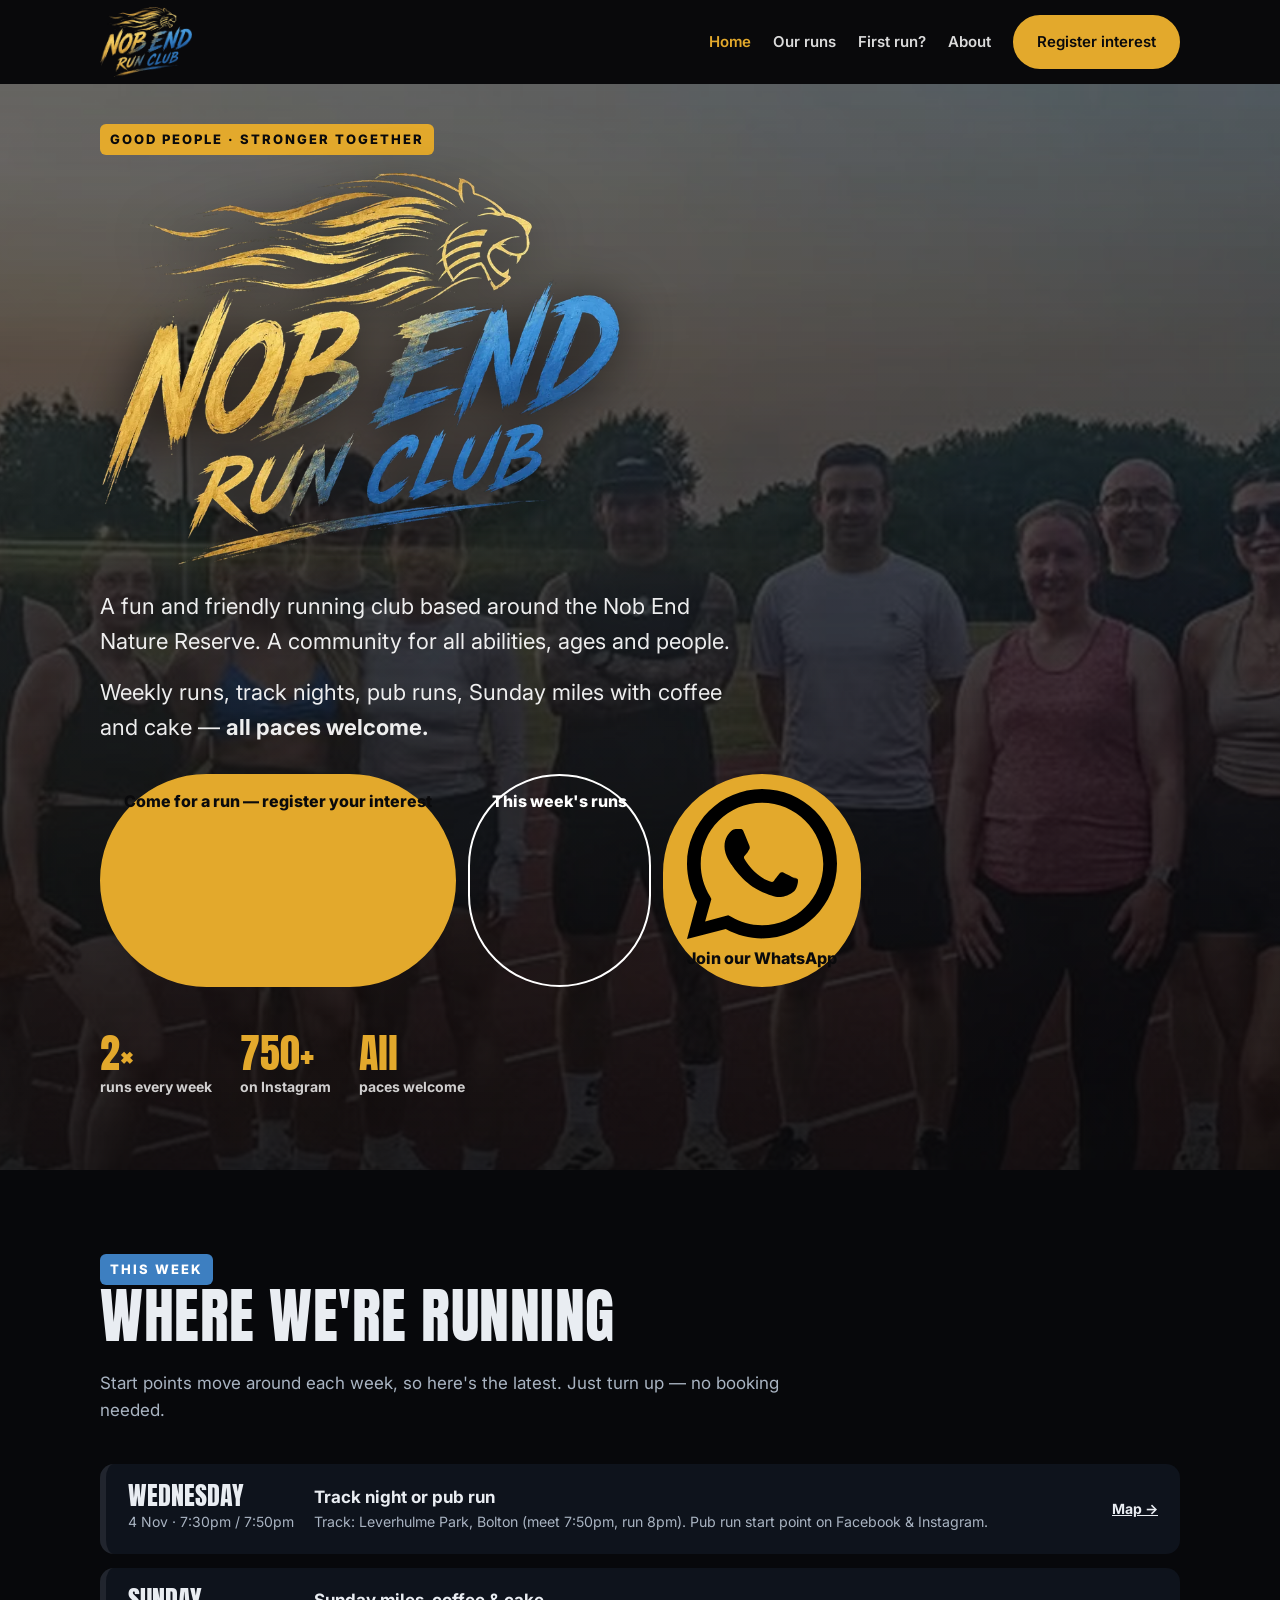
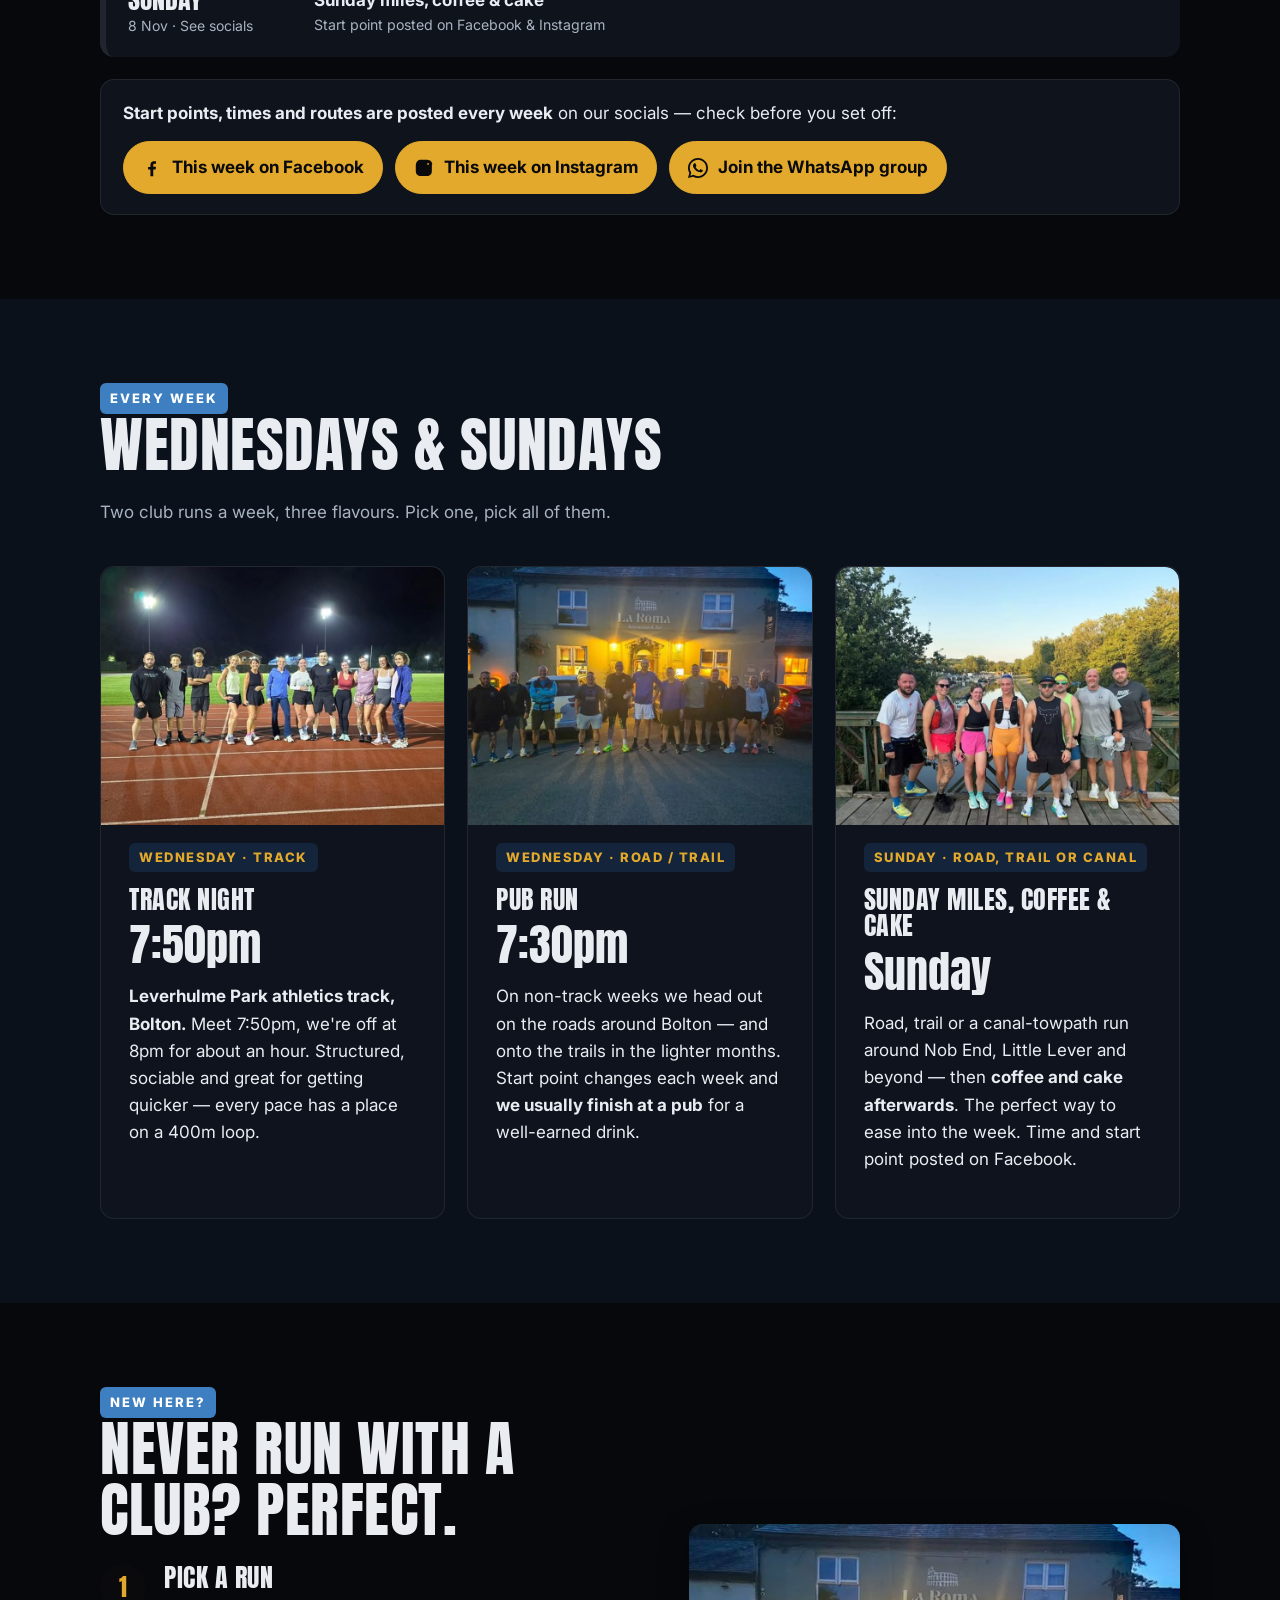
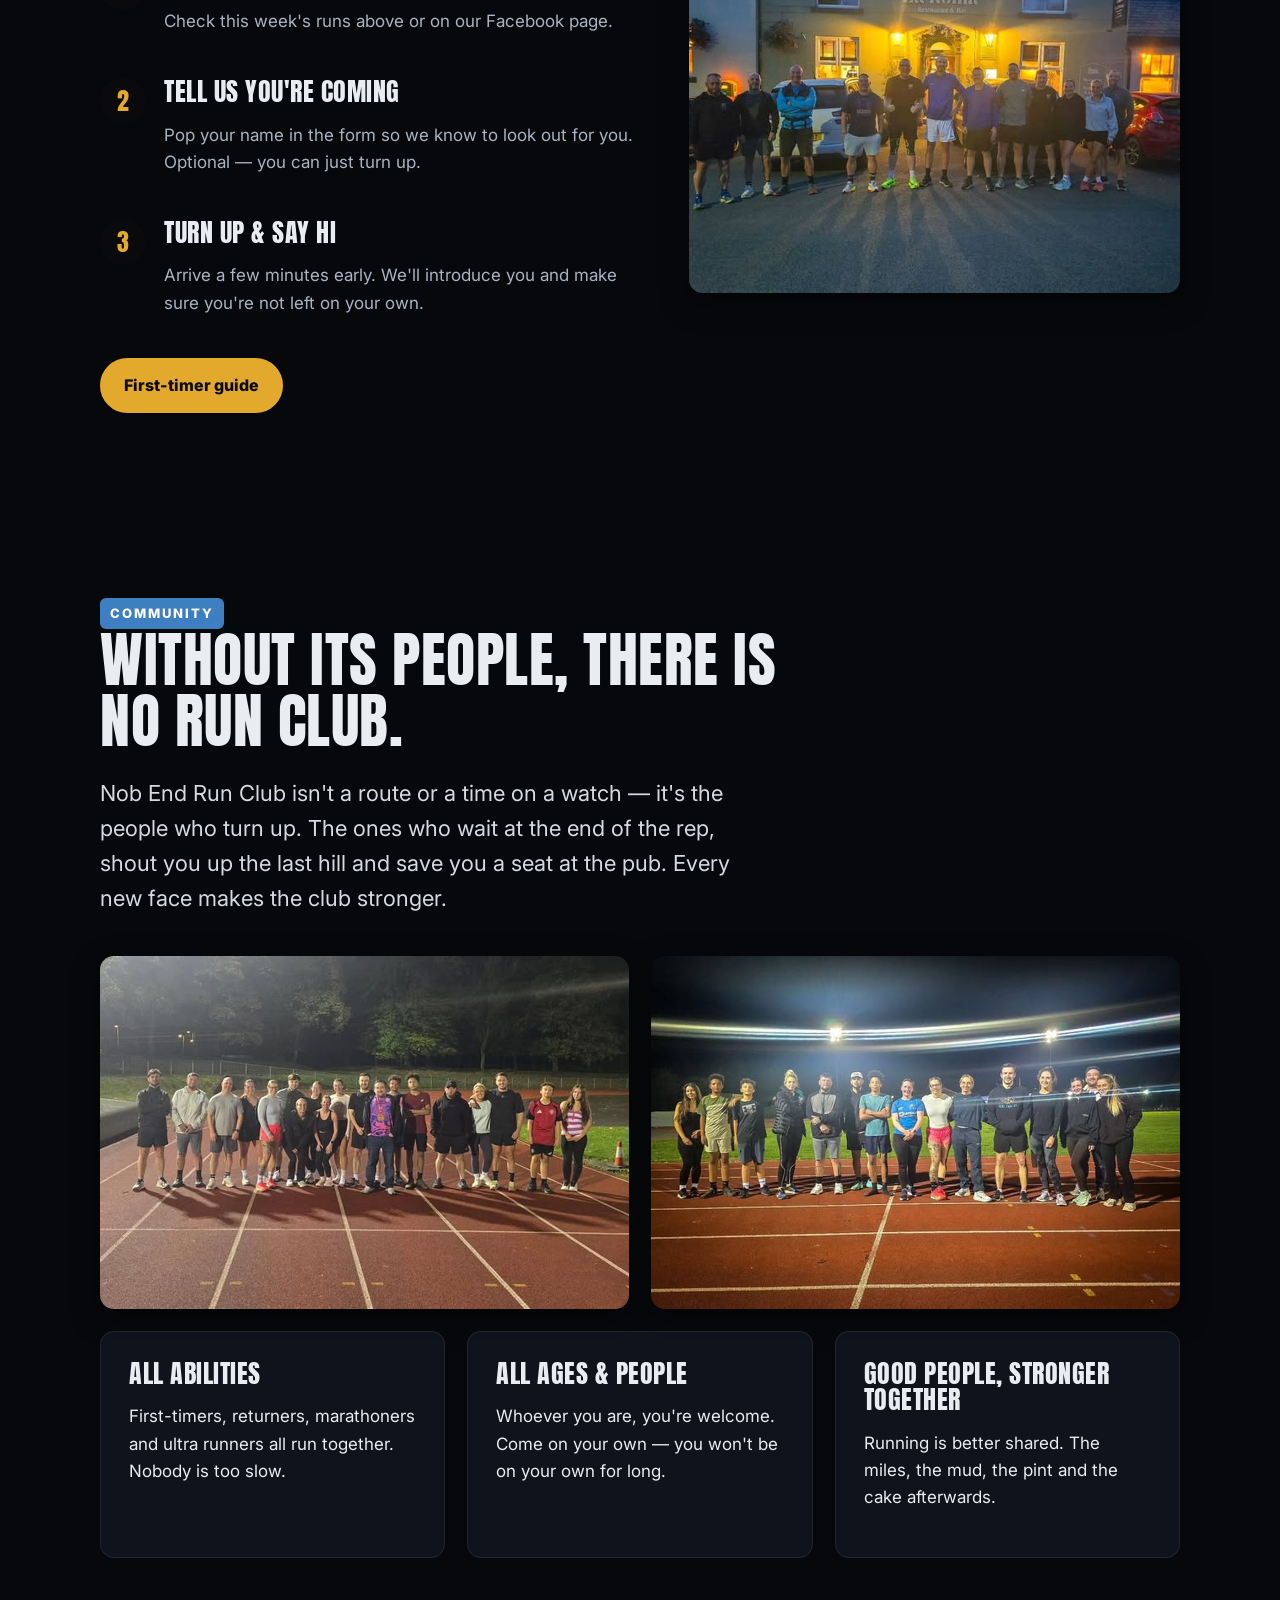
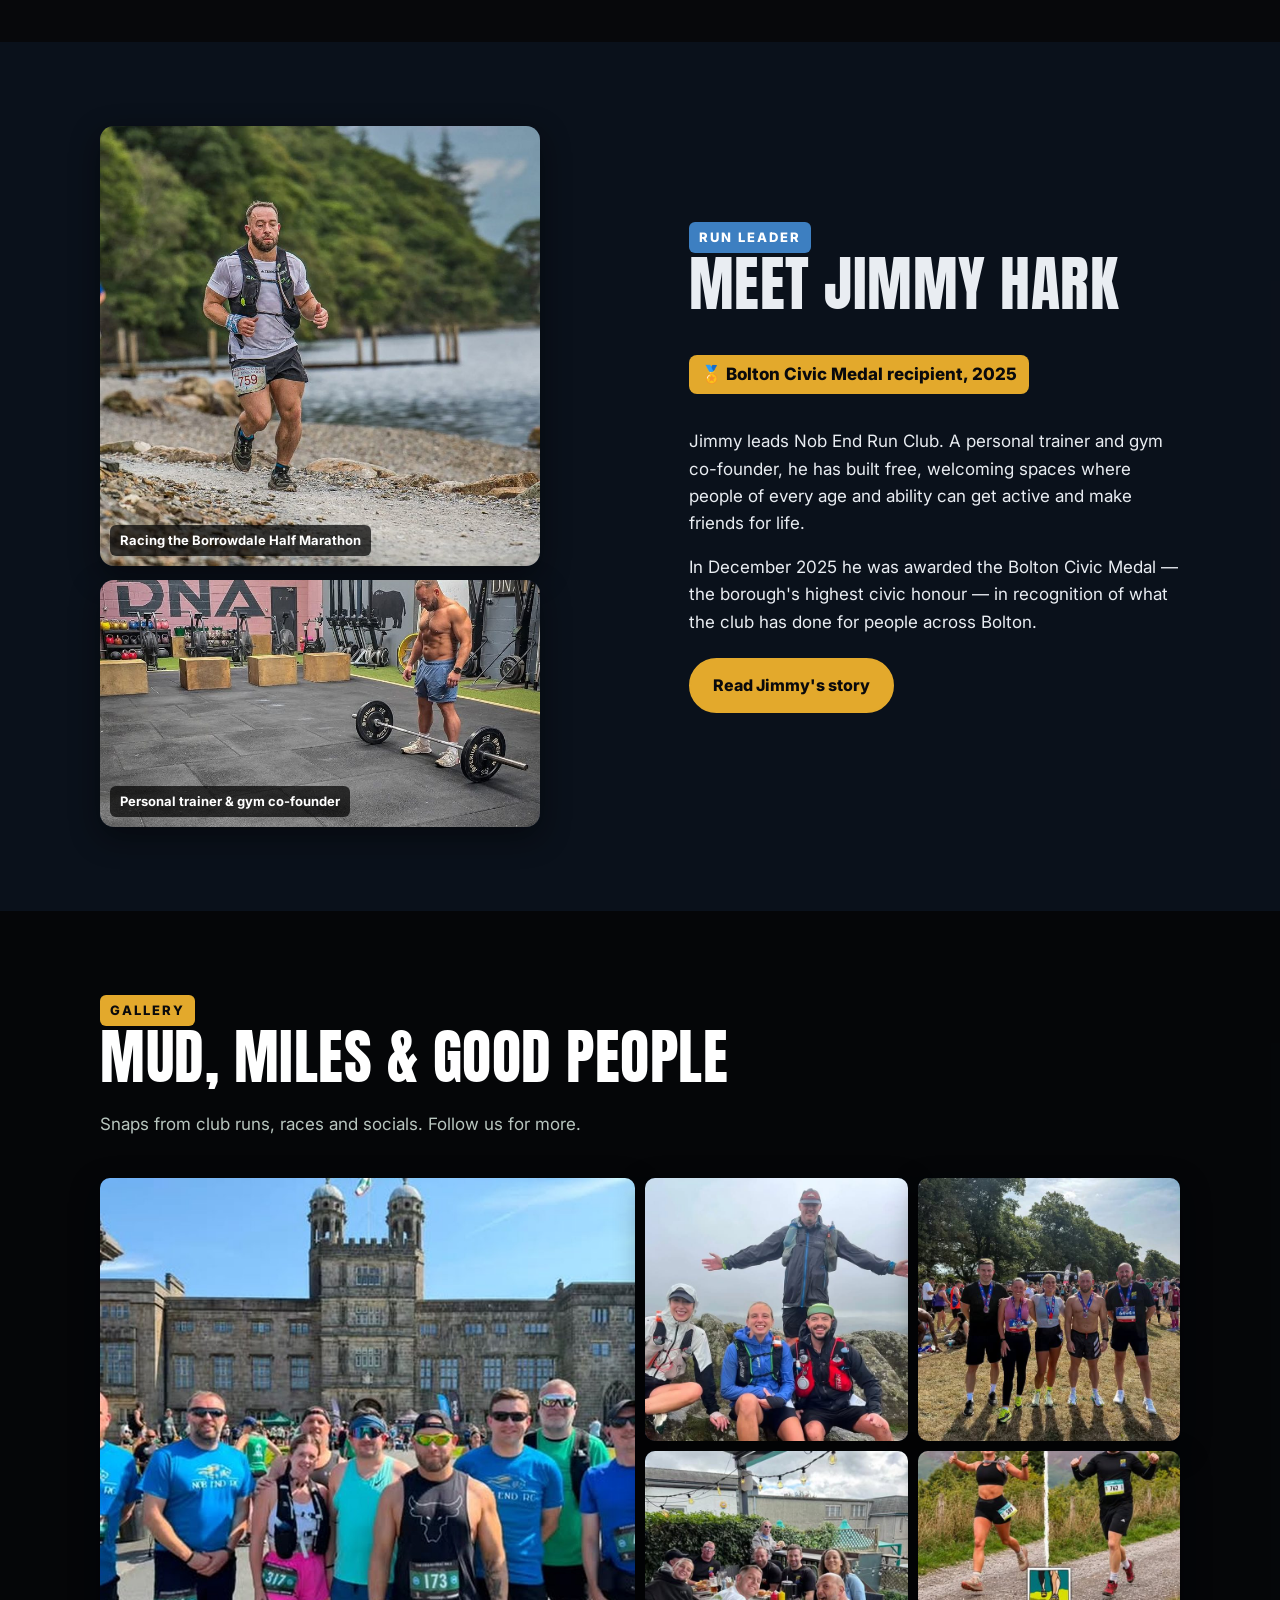
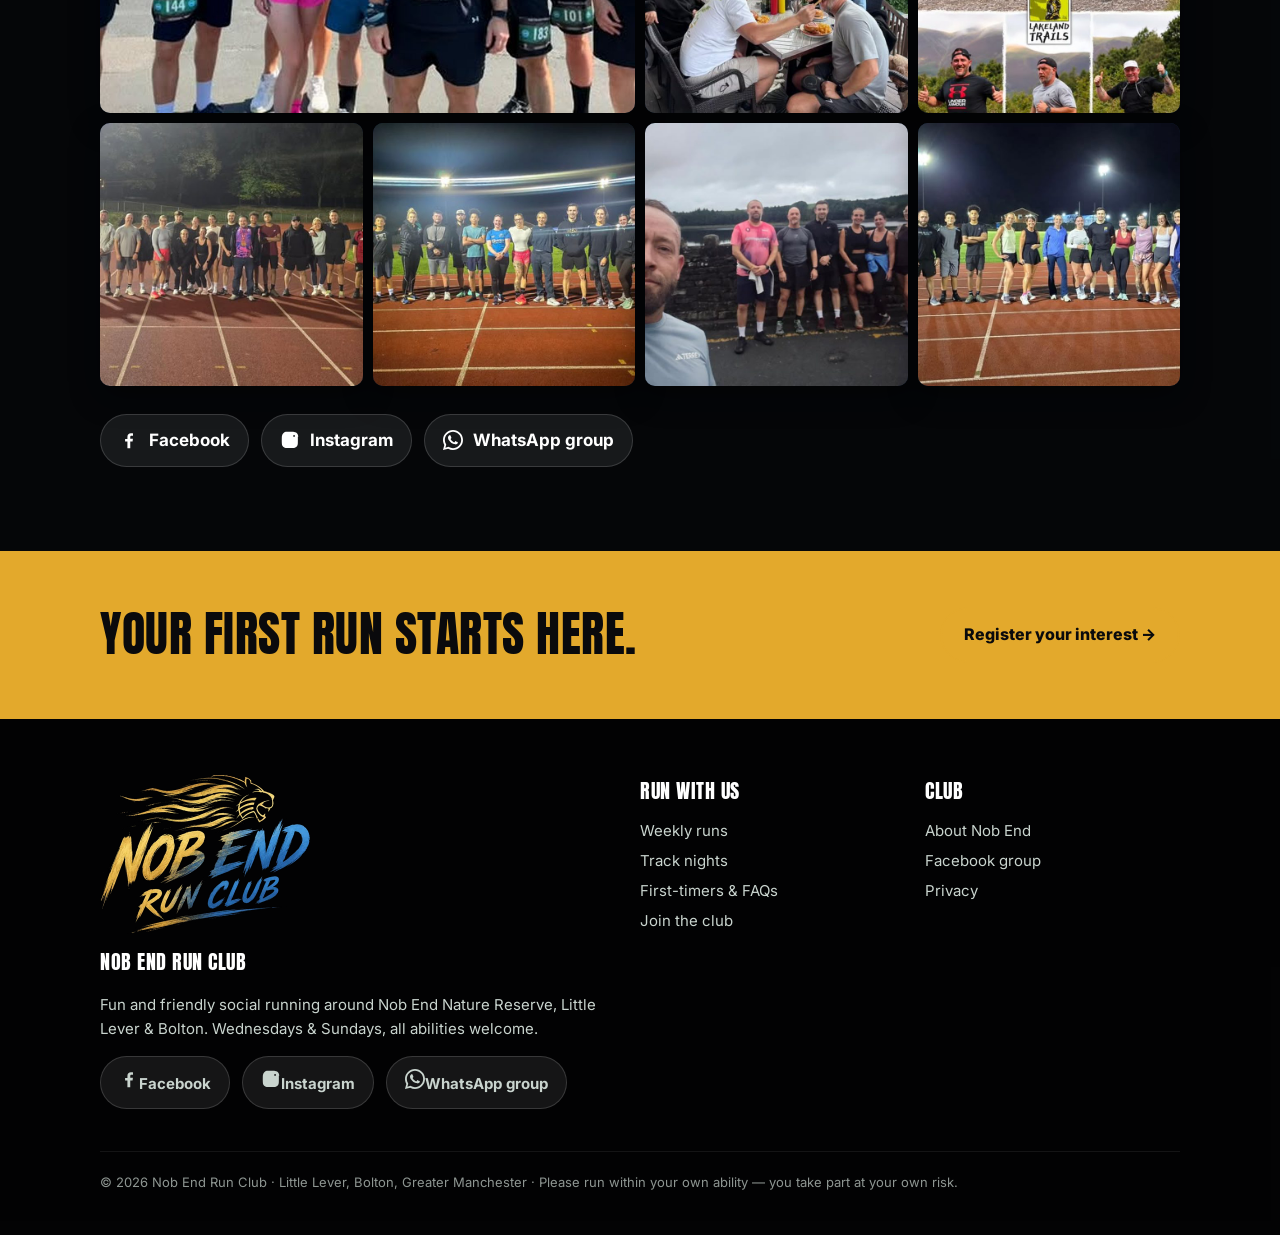
==== commit 527ec286: "Update index.html" ====
--- a/index.html
+++ b/index.html
@@ -5,15 +5,15 @@
 <meta name="viewport" content="width=device-width, initial-scale=1">
 <title>Nob End Run Club | Friendly Running Club in Bolton & Little Lever</title>
 <meta name="description" content="Fun, friendly running club based at Nob End Nature Reserve, Bolton. Track nights at Leverhulme Park, Wednesday pub runs and Sunday trail & canal runs with coffee. All abilities welcome.">
-<link rel="canonical" href="https://nob-end-run-club.netlify.app/">
+<link rel="canonical" href="https://nobendrunclub.uk/">
 <meta name="robots" content="index, follow, max-image-preview:large">
 <meta name="theme-color" content="#0a0a0c">
 <meta property="og:type" content="website">
 <meta property="og:site_name" content="Nob End Run Club">
 <meta property="og:title" content="Nob End Run Club | Friendly Running Club in Bolton & Little Lever">
 <meta property="og:description" content="Fun, friendly running club based at Nob End Nature Reserve, Bolton. Track nights at Leverhulme Park, Wednesday pub runs and Sunday trail & canal runs with coffee. All abilities welcome.">
-<meta property="og:url" content="https://nob-end-run-club.netlify.app/">
-<meta property="og:image" content="https://nob-end-run-club.netlify.app/images/og.jpg">
+<meta property="og:url" content="https://nobendrunclub.uk/">
+<meta property="og:image" content="https://nobendrunclub.uk/images/og.jpg">
 <meta property="og:locale" content="en_GB">
 <meta name="twitter:card" content="summary_large_image">
 <meta name="geo.region" content="GB-BOL">
@@ -23,7 +23,7 @@
 <link rel="preconnect" href="https://fonts.googleapis.com"><link rel="preconnect" href="https://fonts.gstatic.com" crossorigin>
 <link href="https://fonts.googleapis.com/css2?family=Anton&family=Inter:wght@400;600;700;800&display=swap" rel="stylesheet">
 <link rel="stylesheet" href="/css/style.css">
-<script type="application/ld+json">{"@context": "https://schema.org", "@graph": [{"@type": "SportsClub", "@id": "https://nob-end-run-club.netlify.app/#club", "name": "Nob End Run Club", "alternateName": "NERC", "url": "https://nob-end-run-club.netlify.app/", "logo": "https://nob-end-run-club.netlify.app/images/logo.png", "image": "https://nob-end-run-club.netlify.app/images/hero.jpg", "description": "A fun and friendly running club based around Nob End Nature Reserve, Bolton. Social runs every Wednesday evening (track at Leverhulme Park, road or trail runs finishing at a pub) and every Sunday (road, trail or canal run followed by coffee). All abilities welcome.", "sport": "Running", "areaServed": [{"@type": "Place", "name": "Bolton"}, {"@type": "Place", "name": "Little Lever"}, {"@type": "Place", "name": "Farnworth"}, {"@type": "Place", "name": "Kearsley"}, {"@type": "Place", "name": "Radcliffe"}, {"@type": "Place", "name": "Bury"}, {"@type": "Place", "name": "Prestolee"}, {"@type": "Place", "name": "Greater Manchester"}], "location": {"@type": "Place", "name": "Nob End Nature Reserve", "address": {"@type": "PostalAddress", "addressLocality": "Little Lever, Bolton", "addressRegion": "Greater Manchester", "addressCountry": "GB"}}, "sameAs": ["https://www.facebook.com/p/Nob-End-Run-Club-100083983001015/", "https://www.instagram.com/nobendrunclub/"], "slogan": "Good people. Stronger together.", "member": {"@type": "Person", "@id": "https://nob-end-run-club.netlify.app/about#jimmy", "name": "Jimmy Hark", "jobTitle": "Run Leader", "description": "Leader of Nob End Run Club, personal trainer and gym co-founder.", "award": "Bolton Civic Medal (2025)", "url": "https://nob-end-run-club.netlify.app/about#jimmy", "image": "https://nob-end-run-club.netlify.app/images/jimmy.jpg"}}, {"@type": "WebSite", "@id": "https://nob-end-run-club.netlify.app/#website", "url": "https://nob-end-run-club.netlify.app/", "name": "Nob End Run Club", "publisher": {"@id": "https://nob-end-run-club.netlify.app/#club"}, "inLanguage": "en-GB"}, {"@type": "SportsEvent", "name": "Wednesday Track Session — Nob End Run Club", "description": "Weekly evening track session at Leverhulme Park athletics track. Meet 7:50pm, run 8pm for around an hour. All abilities.", "eventAttendanceMode": "https://schema.org/OfflineEventAttendanceMode", "eventStatus": "https://schema.org/EventScheduled", "organizer": {"@id": "https://nob-end-run-club.netlify.app/#club"}, "location": {"@type": "Place", "name": "Leverhulme Park Athletics Track", "address": {"@type": "PostalAddress", "addressLocality": "Bolton", "addressRegion": "Greater Manchester", "addressCountry": "GB"}}, "startDate": "2026-10-14T20:00:00+01:00", "eventSchedule": {"@type": "Schedule", "repeatFrequency": "P1W", "byDay": "https://schema.org/Wednesday", "startTime": "20:00", "duration": "PT1H", "scheduleTimezone": "Europe/London"}, "image": "https://nob-end-run-club.netlify.app/images/track.jpg"}, {"@type": "SportsEvent", "name": "Wednesday Evening Social Run — Nob End Run Club", "description": "Weekly road (or summer trail) run around Bolton, around 7:30pm, usually finishing at a local pub. Start location changes each week — check Facebook.", "eventAttendanceMode": "https://schema.org/OfflineEventAttendanceMode", "eventStatus": "https://schema.org/EventScheduled", "organizer": {"@id": "https://nob-end-run-club.netlify.app/#club"}, "location": {"@type": "Place", "name": "Various locations around Bolton (posted weekly)", "address": {"@type": "PostalAddress", "addressLocality": "Bolton", "addressRegion": "Greater Manchester", "addressCountry": "GB"}}, "startDate": "2026-10-14T19:30:00+01:00", "eventSchedule": {"@type": "Schedule", "repeatFrequency": "P1W", "byDay": "https://schema.org/Wednesday", "startTime": "19:30", "scheduleTimezone": "Europe/London"}}, {"@type": "SportsEvent", "name": "Sunday Run & Coffee — Nob End Run Club", "description": "Weekly Sunday road, trail or canal run around Nob End, Little Lever and Bolton, followed by coffee. Location changes weekly — check Facebook.", "eventAttendanceMode": "https://schema.org/OfflineEventAttendanceMode", "eventStatus": "https://schema.org/EventScheduled", "organizer": {"@id": "https://nob-end-run-club.netlify.app/#club"}, "location": {"@type": "Place", "name": "Nob End Nature Reserve & surrounding area (posted weekly)", "address": {"@type": "PostalAddress", "addressLocality": "Little Lever, Bolton", "addressRegion": "Greater Manchester", "addressCountry": "GB"}}, "startDate": "2026-10-11", "eventSchedule": {"@type": "Schedule", "repeatFrequency": "P1W", "byDay": "https://schema.org/Sunday", "scheduleTimezone": "Europe/London"}}]}</script>
+<script type="application/ld+json">{"@context": "https://schema.org", "@graph": [{"@type": "SportsClub", "@id": "https://nobendrunclub.uk/#club", "name": "Nob End Run Club", "alternateName": "NERC", "url": "https://nobendrunclub.uk/", "logo": "https://nobendrunclub.uk/images/logo.png", "image": "https://nobendrunclub.uk/images/hero.jpg", "description": "A fun and friendly running club based around Nob End Nature Reserve, Bolton. Social runs every Wednesday evening (track at Leverhulme Park, road or trail runs finishing at a pub) and every Sunday (road, trail or canal run followed by coffee). All abilities welcome.", "sport": "Running", "areaServed": [{"@type": "Place", "name": "Bolton"}, {"@type": "Place", "name": "Little Lever"}, {"@type": "Place", "name": "Farnworth"}, {"@type": "Place", "name": "Kearsley"}, {"@type": "Place", "name": "Radcliffe"}, {"@type": "Place", "name": "Bury"}, {"@type": "Place", "name": "Prestolee"}, {"@type": "Place", "name": "Greater Manchester"}], "location": {"@type": "Place", "name": "Nob End Nature Reserve", "address": {"@type": "PostalAddress", "addressLocality": "Little Lever, Bolton", "addressRegion": "Greater Manchester", "addressCountry": "GB"}}, "sameAs": ["https://www.facebook.com/p/Nob-End-Run-Club-100083983001015/", "https://www.instagram.com/nobendrunclub/"], "slogan": "Good people. Stronger together.", "member": {"@type": "Person", "@id": "https://nobendrunclub.uk/about#jimmy", "name": "Jimmy Hark", "jobTitle": "Run Leader", "description": "Leader of Nob End Run Club, personal trainer and gym co-founder.", "award": "Bolton Civic Medal (2025)", "url": "https://nobendrunclub.uk/about#jimmy", "image": "https://nobendrunclub.uk/images/jimmy.jpg"}}, {"@type": "WebSite", "@id": "https://nobendrunclub.uk/#website", "url": "https://nobendrunclub.uk/", "name": "Nob End Run Club", "publisher": {"@id": "https://nobendrunclub.uk/#club"}, "inLanguage": "en-GB"}, {"@type": "SportsEvent", "name": "Wednesday Track Session — Nob End Run Club", "description": "Weekly evening track session at Leverhulme Park athletics track. Meet 7:50pm, run 8pm for around an hour. All abilities.", "eventAttendanceMode": "https://schema.org/OfflineEventAttendanceMode", "eventStatus": "https://schema.org/EventScheduled", "organizer": {"@id": "https://nobendrunclub.uk/#club"}, "location": {"@type": "Place", "name": "Leverhulme Park Athletics Track", "address": {"@type": "PostalAddress", "addressLocality": "Bolton", "addressRegion": "Greater Manchester", "addressCountry": "GB"}}, "startDate": "2026-10-14T20:00:00+01:00", "eventSchedule": {"@type": "Schedule", "repeatFrequency": "P1W", "byDay": "https://schema.org/Wednesday", "startTime": "20:00", "duration": "PT1H", "scheduleTimezone": "Europe/London"}, "image": "https://nobendrunclub.uk/images/track.jpg"}, {"@type": "SportsEvent", "name": "Wednesday Evening Social Run — Nob End Run Club", "description": "Weekly road (or summer trail) run around Bolton, around 7:30pm, usually finishing at a local pub. Start location changes each week — check Facebook.", "eventAttendanceMode": "https://schema.org/OfflineEventAttendanceMode", "eventStatus": "https://schema.org/EventScheduled", "organizer": {"@id": "https://nobendrunclub.uk/#club"}, "location": {"@type": "Place", "name": "Various locations around Bolton (posted weekly)", "address": {"@type": "PostalAddress", "addressLocality": "Bolton", "addressRegion": "Greater Manchester", "addressCountry": "GB"}}, "startDate": "2026-10-14T19:30:00+01:00", "eventSchedule": {"@type": "Schedule", "repeatFrequency": "P1W", "byDay": "https://schema.org/Wednesday", "startTime": "19:30", "scheduleTimezone": "Europe/London"}}, {"@type": "SportsEvent", "name": "Sunday Run & Coffee — Nob End Run Club", "description": "Weekly Sunday road, trail or canal run around Nob End, Little Lever and Bolton, followed by coffee. Location changes weekly — check Facebook.", "eventAttendanceMode": "https://schema.org/OfflineEventAttendanceMode", "eventStatus": "https://schema.org/EventScheduled", "organizer": {"@id": "https://nobendrunclub.uk/#club"}, "location": {"@type": "Place", "name": "Nob End Nature Reserve & surrounding area (posted weekly)", "address": {"@type": "PostalAddress", "addressLocality": "Little Lever, Bolton", "addressRegion": "Greater Manchester", "addressCountry": "GB"}}, "startDate": "2026-10-11", "eventSchedule": {"@type": "Schedule", "repeatFrequency": "P1W", "byDay": "https://schema.org/Sunday", "scheduleTimezone": "Europe/London"}}]}</script>
 </head>
 <body>
 <a class="skip" href="#main">Skip to content</a>
@@ -41,7 +41,7 @@
     <h1 class="hero-logo"><img src="/images/logo-full.webp" alt="Nob End Run Club" width="760" height="576" fetchpriority="high"></h1>
     <p class="lead">A fun and friendly running club based around the Nob End Nature Reserve. A community for all abilities, ages and people.</p>
     <p class="lead lead-2">Weekly runs, track nights, pub runs, Sunday miles with coffee and cake — <strong>all paces welcome.</strong></p>
-    <div class="ctas"><a class="btn" href="/join">Come for a run — register your interest</a><a class="btn ghost" href="/runs">This week's runs</a></div>
+    <div class="ctas"><a class="btn" href="/join">Come for a run — register your interest</a><a class="btn ghost" href="/runs">This week's runs</a><a class="btn wa-btn" href="https://chat.whatsapp.com/BUl4l5pfaGw4L0T3F6vZta" target="_blank" rel="noopener"><svg viewBox="0 0 24 24" aria-hidden="true"><path d="M17.5 14.4c-.3-.1-1.8-.9-2-1-.3-.1-.5-.1-.7.1-.2.3-.8 1-.9 1.2-.2.2-.3.2-.6.1-.3-.1-1.3-.5-2.4-1.5-.9-.8-1.5-1.8-1.7-2.1-.2-.3 0-.5.1-.6l.4-.5c.1-.2.2-.3.3-.5.1-.2 0-.4 0-.5l-.9-2.2c-.2-.6-.5-.5-.7-.5h-.6c-.2 0-.5.1-.8.4-.3.3-1 1-1 2.4s1 2.8 1.2 3c.1.2 2 3.1 4.9 4.3 2.4 1 2.9.8 3.4.7.6-.1 1.8-.7 2-1.4.3-.7.3-1.3.2-1.4-.1-.1-.3-.2-.6-.3zM12 21.8c-1.8 0-3.5-.5-5-1.4l-.4-.2-3.7 1 1-3.6-.2-.4C2.7 15.6 2.2 13.8 2.2 12 2.2 6.6 6.6 2.2 12 2.2S21.8 6.6 21.8 12 17.4 21.8 12 21.8zM12 0C5.4 0 0 5.4 0 12c0 2.1.6 4.2 1.6 6L0 24l6.2-1.6c1.8 1 3.8 1.5 5.8 1.5 6.6 0 12-5.4 12-12S18.6 0 12 0z"/></svg>Join our WhatsApp</a></div>
     <div class="hero-stats">
       <div><b>2×</b><span>runs every week</span></div>
       <div><b>750+</b><span>on Instagram</span></div>
@@ -65,6 +65,7 @@
   <div class="social">
     <a class="big" href="https://www.facebook.com/p/Nob-End-Run-Club-100083983001015/" target="_blank" rel="noopener"><svg viewBox="0 0 24 24" aria-hidden="true"><path d="M13.5 22v-8.2h2.8l.4-3.2h-3.2V8.5c0-.9.3-1.6 1.6-1.6h1.7V4.1c-.3 0-1.3-.1-2.5-.1-2.5 0-4.2 1.5-4.2 4.3v2.4H7.3v3.2h2.8V22h3.4z"/></svg>This week on Facebook</a>
     <a class="big" href="https://www.instagram.com/nobendrunclub/" target="_blank" rel="noopener"><svg viewBox="0 0 24 24" aria-hidden="true"><path d="M12 7.3A4.7 4.7 0 1 0 12 16.7 4.7 4.7 0 0 0 12 7.3zm0 7.7a3 3 0 1 1 0-6 3 3 0 0 1 0 6zm6-7.9a1.1 1.1 0 1 1-2.2 0 1.1 1.1 0 0 1 2.2 0zM21.9 8.2c-.1-1.6-.4-3-1.6-4.2S17.4 2.3 15.8 2.2C14.2 2.1 9.8 2.1 8.2 2.2 6.6 2.3 5.2 2.6 4 3.8S2.3 6.6 2.2 8.2c-.1 1.6-.1 6 0 7.6.1 1.6.4 3 1.6 4.2s2.6 1.5 4.2 1.6c1.6.1 6 .1 7.6 0 1.6-.1 3-.4 4.2-1.6s1.5-2.6 1.6-4.2c.1-1.6.1-6 0-7.6z"/></svg>This week on Instagram</a>
+    <a class="big wa" href="https://chat.whatsapp.com/BUl4l5pfaGw4L0T3F6vZta" target="_blank" rel="noopener"><svg viewBox="0 0 24 24" aria-hidden="true"><path d="M17.5 14.4c-.3-.1-1.8-.9-2-1-.3-.1-.5-.1-.7.1-.2.3-.8 1-.9 1.2-.2.2-.3.2-.6.1-.3-.1-1.3-.5-2.4-1.5-.9-.8-1.5-1.8-1.7-2.1-.2-.3 0-.5.1-.6l.4-.5c.1-.2.2-.3.3-.5.1-.2 0-.4 0-.5l-.9-2.2c-.2-.6-.5-.5-.7-.5h-.6c-.2 0-.5.1-.8.4-.3.3-1 1-1 2.4s1 2.8 1.2 3c.1.2 2 3.1 4.9 4.3 2.4 1 2.9.8 3.4.7.6-.1 1.8-.7 2-1.4.3-.7.3-1.3.2-1.4-.1-.1-.3-.2-.6-.3zM12 21.8c-1.8 0-3.5-.5-5-1.4l-.4-.2-3.7 1 1-3.6-.2-.4C2.7 15.6 2.2 13.8 2.2 12 2.2 6.6 6.6 2.2 12 2.2S21.8 6.6 21.8 12 17.4 21.8 12 21.8zM12 0C5.4 0 0 5.4 0 12c0 2.1.6 4.2 1.6 6L0 24l6.2-1.6c1.8 1 3.8 1.5 5.8 1.5 6.6 0 12-5.4 12-12S18.6 0 12 0z"/></svg>Join the WhatsApp group</a>
   </div>
 </div>
   </div>
@@ -168,7 +169,7 @@
       <figure><img src="/images/gallery-8.jpg" alt="Club runners after a run at the reservoir" loading="lazy"></figure>
       <figure><img src="/images/track.jpg" alt="Floodlit track session at Leverhulme Park" loading="lazy"></figure>
     </div>
-    <div style="margin-top:28px"><div class="social"><a href="https://www.facebook.com/p/Nob-End-Run-Club-100083983001015/" target="_blank" rel="noopener"><svg viewBox="0 0 24 24" aria-hidden="true"><path d="M13.5 22v-8.2h2.8l.4-3.2h-3.2V8.5c0-.9.3-1.6 1.6-1.6h1.7V4.1c-.3 0-1.3-.1-2.5-.1-2.5 0-4.2 1.5-4.2 4.3v2.4H7.3v3.2h2.8V22h3.4z"/></svg>Facebook</a><a href="https://www.instagram.com/nobendrunclub/" target="_blank" rel="noopener"><svg viewBox="0 0 24 24" aria-hidden="true"><path d="M12 7.3A4.7 4.7 0 1 0 12 16.7 4.7 4.7 0 0 0 12 7.3zm0 7.7a3 3 0 1 1 0-6 3 3 0 0 1 0 6zm6-7.9a1.1 1.1 0 1 1-2.2 0 1.1 1.1 0 0 1 2.2 0zM21.9 8.2c-.1-1.6-.4-3-1.6-4.2S17.4 2.3 15.8 2.2C14.2 2.1 9.8 2.1 8.2 2.2 6.6 2.3 5.2 2.6 4 3.8S2.3 6.6 2.2 8.2c-.1 1.6-.1 6 0 7.6.1 1.6.4 3 1.6 4.2s2.6 1.5 4.2 1.6c1.6.1 6 .1 7.6 0 1.6-.1 3-.4 4.2-1.6s1.5-2.6 1.6-4.2c.1-1.6.1-6 0-7.6z"/></svg>Instagram</a></div></div>
+    <div style="margin-top:28px"><div class="social"><a href="https://www.facebook.com/p/Nob-End-Run-Club-100083983001015/" target="_blank" rel="noopener"><svg viewBox="0 0 24 24" aria-hidden="true"><path d="M13.5 22v-8.2h2.8l.4-3.2h-3.2V8.5c0-.9.3-1.6 1.6-1.6h1.7V4.1c-.3 0-1.3-.1-2.5-.1-2.5 0-4.2 1.5-4.2 4.3v2.4H7.3v3.2h2.8V22h3.4z"/></svg>Facebook</a><a href="https://www.instagram.com/nobendrunclub/" target="_blank" rel="noopener"><svg viewBox="0 0 24 24" aria-hidden="true"><path d="M12 7.3A4.7 4.7 0 1 0 12 16.7 4.7 4.7 0 0 0 12 7.3zm0 7.7a3 3 0 1 1 0-6 3 3 0 0 1 0 6zm6-7.9a1.1 1.1 0 1 1-2.2 0 1.1 1.1 0 0 1 2.2 0zM21.9 8.2c-.1-1.6-.4-3-1.6-4.2S17.4 2.3 15.8 2.2C14.2 2.1 9.8 2.1 8.2 2.2 6.6 2.3 5.2 2.6 4 3.8S2.3 6.6 2.2 8.2c-.1 1.6-.1 6 0 7.6.1 1.6.4 3 1.6 4.2s2.6 1.5 4.2 1.6c1.6.1 6 .1 7.6 0 1.6-.1 3-.4 4.2-1.6s1.5-2.6 1.6-4.2c.1-1.6.1-6 0-7.6z"/></svg>Instagram</a><a href="https://chat.whatsapp.com/BUl4l5pfaGw4L0T3F6vZta" target="_blank" rel="noopener"><svg viewBox="0 0 24 24" aria-hidden="true"><path d="M17.5 14.4c-.3-.1-1.8-.9-2-1-.3-.1-.5-.1-.7.1-.2.3-.8 1-.9 1.2-.2.2-.3.2-.6.1-.3-.1-1.3-.5-2.4-1.5-.9-.8-1.5-1.8-1.7-2.1-.2-.3 0-.5.1-.6l.4-.5c.1-.2.2-.3.3-.5.1-.2 0-.4 0-.5l-.9-2.2c-.2-.6-.5-.5-.7-.5h-.6c-.2 0-.5.1-.8.4-.3.3-1 1-1 2.4s1 2.8 1.2 3c.1.2 2 3.1 4.9 4.3 2.4 1 2.9.8 3.4.7.6-.1 1.8-.7 2-1.4.3-.7.3-1.3.2-1.4-.1-.1-.3-.2-.6-.3zM12 21.8c-1.8 0-3.5-.5-5-1.4l-.4-.2-3.7 1 1-3.6-.2-.4C2.7 15.6 2.2 13.8 2.2 12 2.2 6.6 6.6 2.2 12 2.2S21.8 6.6 21.8 12 17.4 21.8 12 21.8zM12 0C5.4 0 0 5.4 0 12c0 2.1.6 4.2 1.6 6L0 24l6.2-1.6c1.8 1 3.8 1.5 5.8 1.5 6.6 0 12-5.4 12-12S18.6 0 12 0z"/></svg>WhatsApp group</a></div></div>
   </div>
 </section>
 </main>
@@ -182,7 +183,7 @@
       <img src="/images/logo-header.webp" alt="Nob End Run Club logo" width="210" height="159" style="width:210px;height:auto;margin-bottom:12px" loading="lazy">
       <h4>Nob End Run Club</h4>
       <p>Fun and friendly social running around Nob End Nature Reserve, Little Lever &amp; Bolton. Wednesdays &amp; Sundays, all abilities welcome.</p>
-      <div class="social"><a href="https://www.facebook.com/p/Nob-End-Run-Club-100083983001015/" target="_blank" rel="noopener"><svg viewBox="0 0 24 24" aria-hidden="true"><path d="M13.5 22v-8.2h2.8l.4-3.2h-3.2V8.5c0-.9.3-1.6 1.6-1.6h1.7V4.1c-.3 0-1.3-.1-2.5-.1-2.5 0-4.2 1.5-4.2 4.3v2.4H7.3v3.2h2.8V22h3.4z"/></svg>Facebook</a><a href="https://www.instagram.com/nobendrunclub/" target="_blank" rel="noopener"><svg viewBox="0 0 24 24" aria-hidden="true"><path d="M12 7.3A4.7 4.7 0 1 0 12 16.7 4.7 4.7 0 0 0 12 7.3zm0 7.7a3 3 0 1 1 0-6 3 3 0 0 1 0 6zm6-7.9a1.1 1.1 0 1 1-2.2 0 1.1 1.1 0 0 1 2.2 0zM21.9 8.2c-.1-1.6-.4-3-1.6-4.2S17.4 2.3 15.8 2.2C14.2 2.1 9.8 2.1 8.2 2.2 6.6 2.3 5.2 2.6 4 3.8S2.3 6.6 2.2 8.2c-.1 1.6-.1 6 0 7.6.1 1.6.4 3 1.6 4.2s2.6 1.5 4.2 1.6c1.6.1 6 .1 7.6 0 1.6-.1 3-.4 4.2-1.6s1.5-2.6 1.6-4.2c.1-1.6.1-6 0-7.6z"/></svg>Instagram</a></div>
+      <div class="social"><a href="https://www.facebook.com/p/Nob-End-Run-Club-100083983001015/" target="_blank" rel="noopener"><svg viewBox="0 0 24 24" aria-hidden="true"><path d="M13.5 22v-8.2h2.8l.4-3.2h-3.2V8.5c0-.9.3-1.6 1.6-1.6h1.7V4.1c-.3 0-1.3-.1-2.5-.1-2.5 0-4.2 1.5-4.2 4.3v2.4H7.3v3.2h2.8V22h3.4z"/></svg>Facebook</a><a href="https://www.instagram.com/nobendrunclub/" target="_blank" rel="noopener"><svg viewBox="0 0 24 24" aria-hidden="true"><path d="M12 7.3A4.7 4.7 0 1 0 12 16.7 4.7 4.7 0 0 0 12 7.3zm0 7.7a3 3 0 1 1 0-6 3 3 0 0 1 0 6zm6-7.9a1.1 1.1 0 1 1-2.2 0 1.1 1.1 0 0 1 2.2 0zM21.9 8.2c-.1-1.6-.4-3-1.6-4.2S17.4 2.3 15.8 2.2C14.2 2.1 9.8 2.1 8.2 2.2 6.6 2.3 5.2 2.6 4 3.8S2.3 6.6 2.2 8.2c-.1 1.6-.1 6 0 7.6.1 1.6.4 3 1.6 4.2s2.6 1.5 4.2 1.6c1.6.1 6 .1 7.6 0 1.6-.1 3-.4 4.2-1.6s1.5-2.6 1.6-4.2c.1-1.6.1-6 0-7.6z"/></svg>Instagram</a><a href="https://chat.whatsapp.com/BUl4l5pfaGw4L0T3F6vZta" target="_blank" rel="noopener"><svg viewBox="0 0 24 24" aria-hidden="true"><path d="M17.5 14.4c-.3-.1-1.8-.9-2-1-.3-.1-.5-.1-.7.1-.2.3-.8 1-.9 1.2-.2.2-.3.2-.6.1-.3-.1-1.3-.5-2.4-1.5-.9-.8-1.5-1.8-1.7-2.1-.2-.3 0-.5.1-.6l.4-.5c.1-.2.2-.3.3-.5.1-.2 0-.4 0-.5l-.9-2.2c-.2-.6-.5-.5-.7-.5h-.6c-.2 0-.5.1-.8.4-.3.3-1 1-1 2.4s1 2.8 1.2 3c.1.2 2 3.1 4.9 4.3 2.4 1 2.9.8 3.4.7.6-.1 1.8-.7 2-1.4.3-.7.3-1.3.2-1.4-.1-.1-.3-.2-.6-.3zM12 21.8c-1.8 0-3.5-.5-5-1.4l-.4-.2-3.7 1 1-3.6-.2-.4C2.7 15.6 2.2 13.8 2.2 12 2.2 6.6 6.6 2.2 12 2.2S21.8 6.6 21.8 12 17.4 21.8 12 21.8zM12 0C5.4 0 0 5.4 0 12c0 2.1.6 4.2 1.6 6L0 24l6.2-1.6c1.8 1 3.8 1.5 5.8 1.5 6.6 0 12-5.4 12-12S18.6 0 12 0z"/></svg>WhatsApp group</a></div>
     </div>
     <div><h4>Run with us</h4><a href="/runs">Weekly runs</a><a href="/runs#track">Track nights</a><a href="/first-run">First-timers &amp; FAQs</a><a href="/join">Join the club</a></div>
     <div><h4>Club</h4><a href="/about">About Nob End</a><a href="https://www.facebook.com/p/Nob-End-Run-Club-100083983001015/" target="_blank" rel="noopener">Facebook group</a><a href="/privacy">Privacy</a></div>
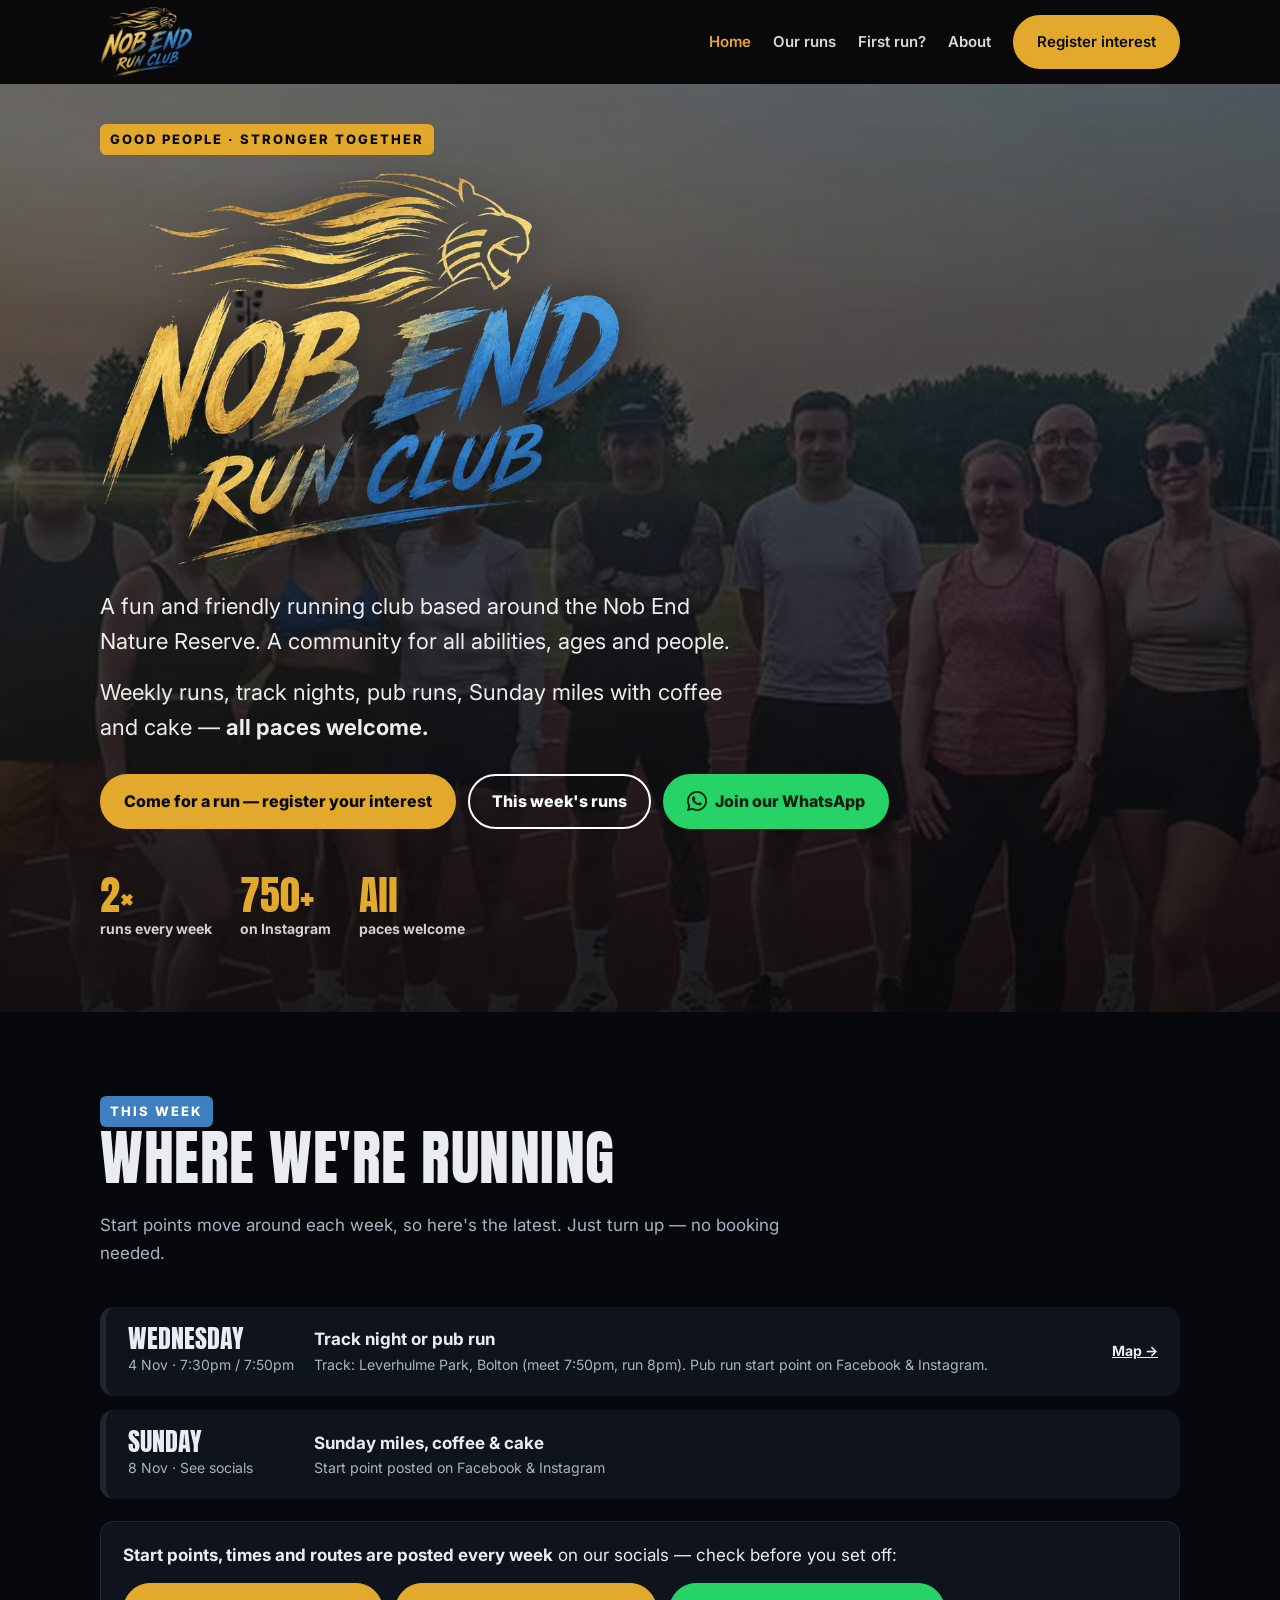
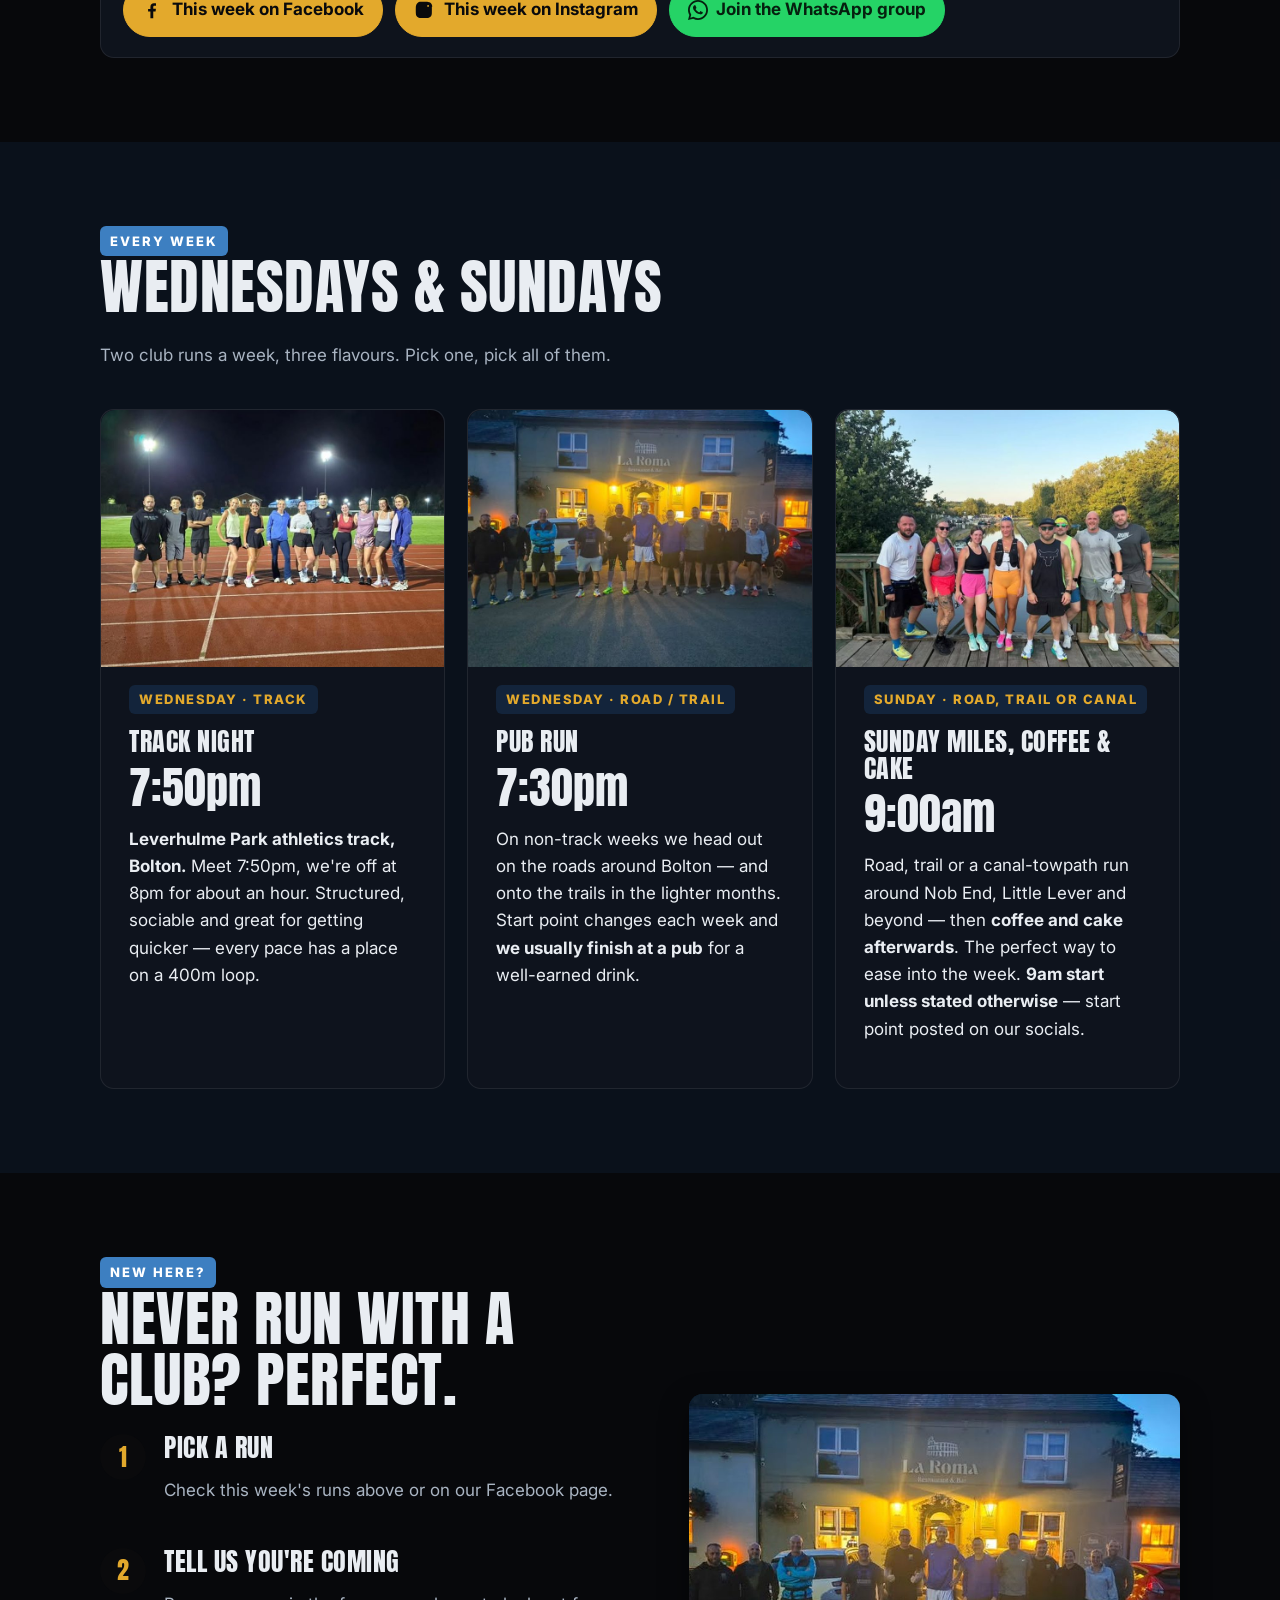
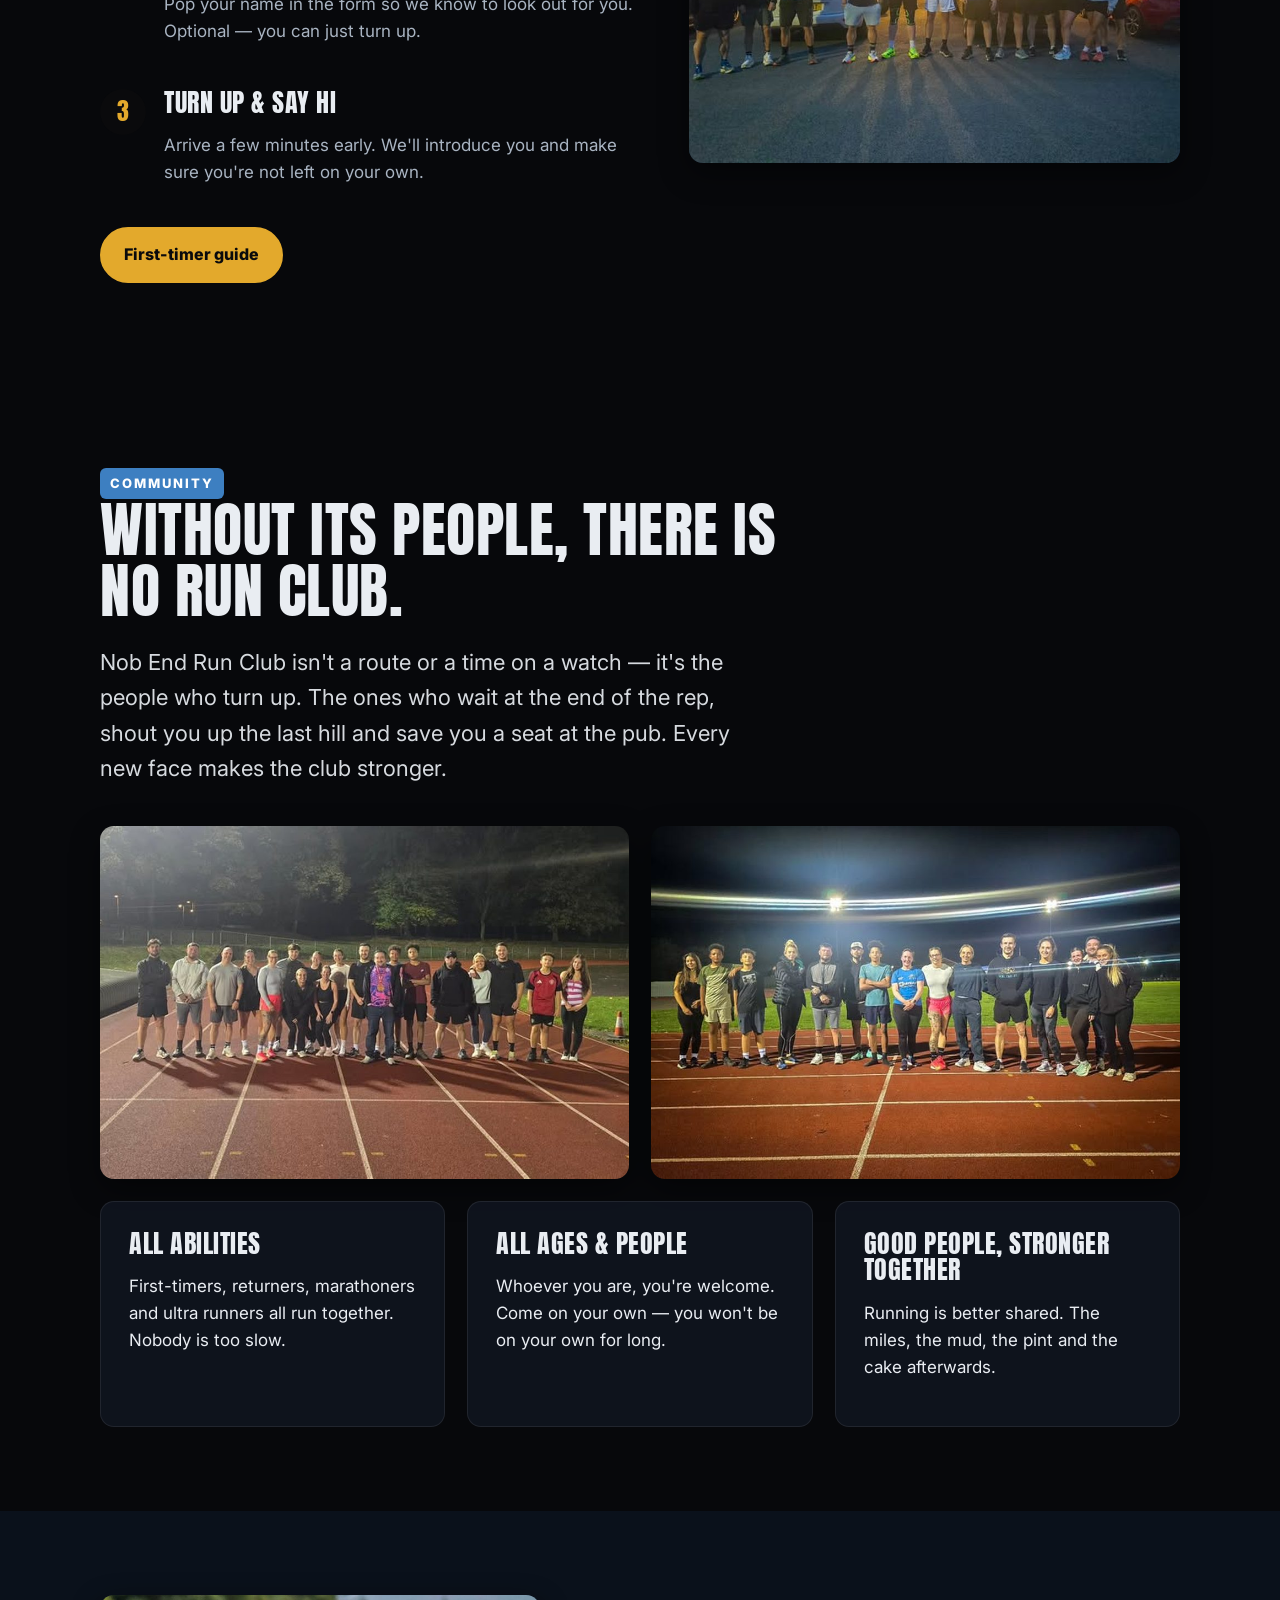
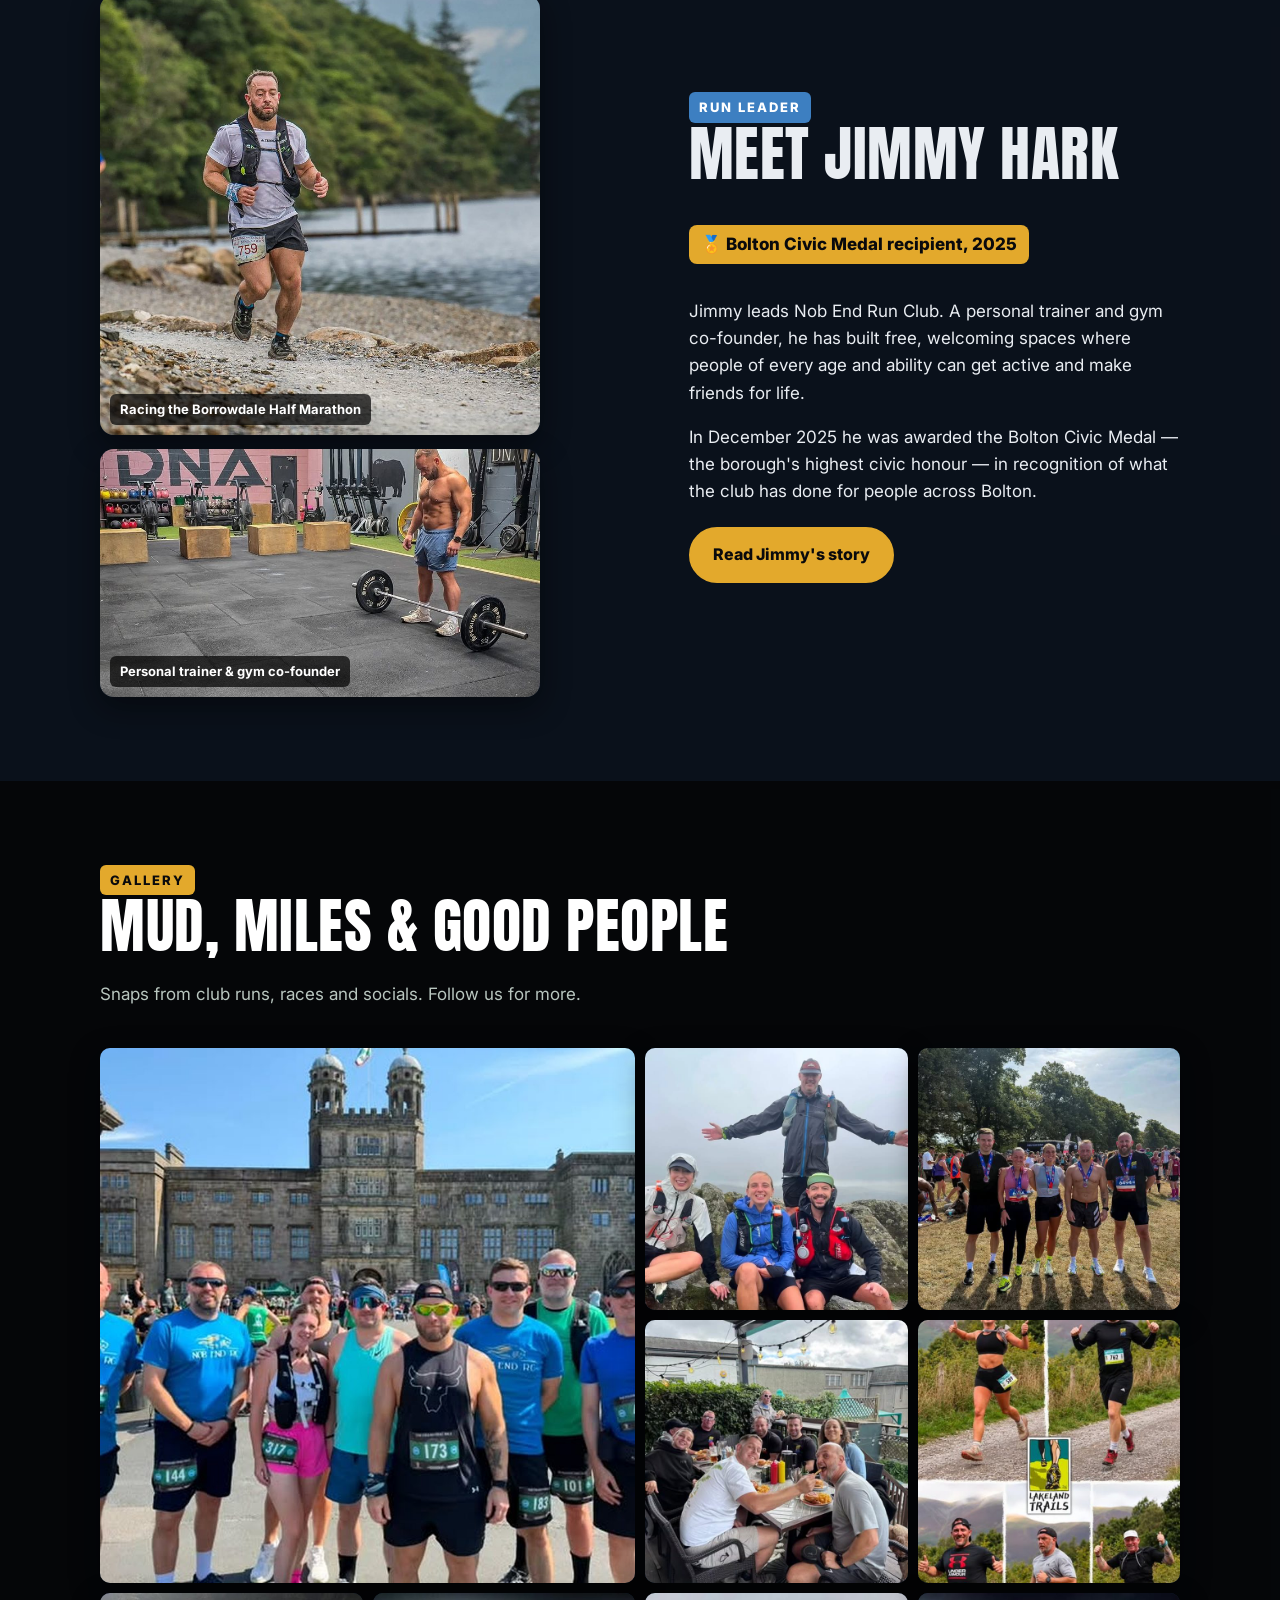
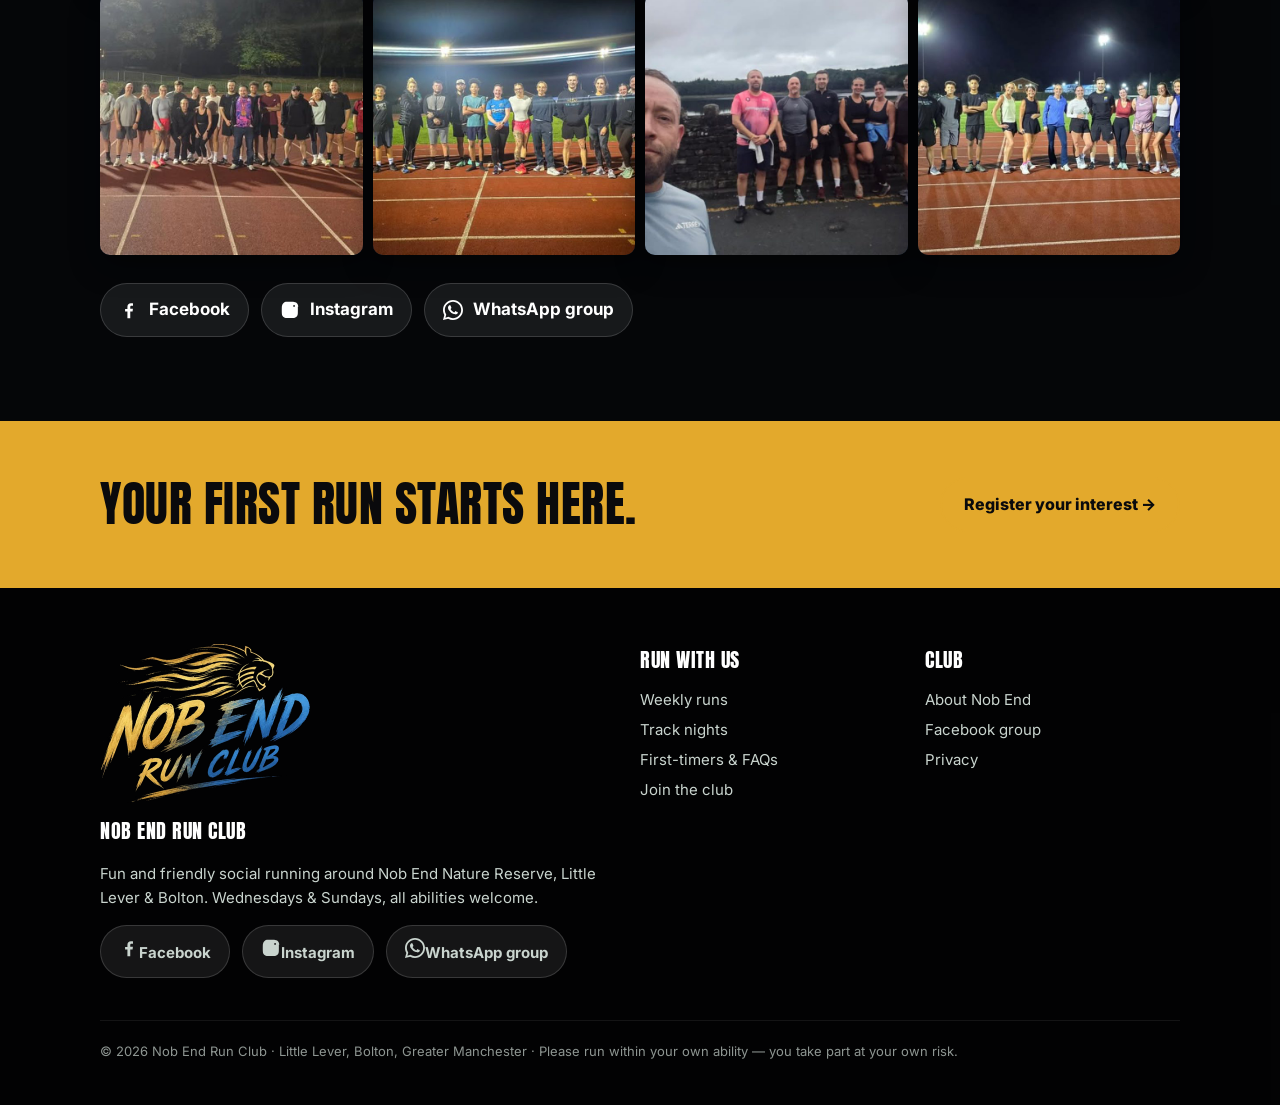
==== commit 239de217: "Update index.html" ====
--- a/index.html
+++ b/index.html
@@ -23,7 +23,7 @@
 <link rel="preconnect" href="https://fonts.googleapis.com"><link rel="preconnect" href="https://fonts.gstatic.com" crossorigin>
 <link href="https://fonts.googleapis.com/css2?family=Anton&family=Inter:wght@400;600;700;800&display=swap" rel="stylesheet">
 <link rel="stylesheet" href="/css/style.css">
-<script type="application/ld+json">{"@context": "https://schema.org", "@graph": [{"@type": "SportsClub", "@id": "https://nobendrunclub.uk/#club", "name": "Nob End Run Club", "alternateName": "NERC", "url": "https://nobendrunclub.uk/", "logo": "https://nobendrunclub.uk/images/logo.png", "image": "https://nobendrunclub.uk/images/hero.jpg", "description": "A fun and friendly running club based around Nob End Nature Reserve, Bolton. Social runs every Wednesday evening (track at Leverhulme Park, road or trail runs finishing at a pub) and every Sunday (road, trail or canal run followed by coffee). All abilities welcome.", "sport": "Running", "areaServed": [{"@type": "Place", "name": "Bolton"}, {"@type": "Place", "name": "Little Lever"}, {"@type": "Place", "name": "Farnworth"}, {"@type": "Place", "name": "Kearsley"}, {"@type": "Place", "name": "Radcliffe"}, {"@type": "Place", "name": "Bury"}, {"@type": "Place", "name": "Prestolee"}, {"@type": "Place", "name": "Greater Manchester"}], "location": {"@type": "Place", "name": "Nob End Nature Reserve", "address": {"@type": "PostalAddress", "addressLocality": "Little Lever, Bolton", "addressRegion": "Greater Manchester", "addressCountry": "GB"}}, "sameAs": ["https://www.facebook.com/p/Nob-End-Run-Club-100083983001015/", "https://www.instagram.com/nobendrunclub/"], "slogan": "Good people. Stronger together.", "member": {"@type": "Person", "@id": "https://nobendrunclub.uk/about#jimmy", "name": "Jimmy Hark", "jobTitle": "Run Leader", "description": "Leader of Nob End Run Club, personal trainer and gym co-founder.", "award": "Bolton Civic Medal (2025)", "url": "https://nobendrunclub.uk/about#jimmy", "image": "https://nobendrunclub.uk/images/jimmy.jpg"}}, {"@type": "WebSite", "@id": "https://nobendrunclub.uk/#website", "url": "https://nobendrunclub.uk/", "name": "Nob End Run Club", "publisher": {"@id": "https://nobendrunclub.uk/#club"}, "inLanguage": "en-GB"}, {"@type": "SportsEvent", "name": "Wednesday Track Session — Nob End Run Club", "description": "Weekly evening track session at Leverhulme Park athletics track. Meet 7:50pm, run 8pm for around an hour. All abilities.", "eventAttendanceMode": "https://schema.org/OfflineEventAttendanceMode", "eventStatus": "https://schema.org/EventScheduled", "organizer": {"@id": "https://nobendrunclub.uk/#club"}, "location": {"@type": "Place", "name": "Leverhulme Park Athletics Track", "address": {"@type": "PostalAddress", "addressLocality": "Bolton", "addressRegion": "Greater Manchester", "addressCountry": "GB"}}, "startDate": "2026-10-14T20:00:00+01:00", "eventSchedule": {"@type": "Schedule", "repeatFrequency": "P1W", "byDay": "https://schema.org/Wednesday", "startTime": "20:00", "duration": "PT1H", "scheduleTimezone": "Europe/London"}, "image": "https://nobendrunclub.uk/images/track.jpg"}, {"@type": "SportsEvent", "name": "Wednesday Evening Social Run — Nob End Run Club", "description": "Weekly road (or summer trail) run around Bolton, around 7:30pm, usually finishing at a local pub. Start location changes each week — check Facebook.", "eventAttendanceMode": "https://schema.org/OfflineEventAttendanceMode", "eventStatus": "https://schema.org/EventScheduled", "organizer": {"@id": "https://nobendrunclub.uk/#club"}, "location": {"@type": "Place", "name": "Various locations around Bolton (posted weekly)", "address": {"@type": "PostalAddress", "addressLocality": "Bolton", "addressRegion": "Greater Manchester", "addressCountry": "GB"}}, "startDate": "2026-10-14T19:30:00+01:00", "eventSchedule": {"@type": "Schedule", "repeatFrequency": "P1W", "byDay": "https://schema.org/Wednesday", "startTime": "19:30", "scheduleTimezone": "Europe/London"}}, {"@type": "SportsEvent", "name": "Sunday Run & Coffee — Nob End Run Club", "description": "Weekly Sunday road, trail or canal run around Nob End, Little Lever and Bolton, followed by coffee. Location changes weekly — check Facebook.", "eventAttendanceMode": "https://schema.org/OfflineEventAttendanceMode", "eventStatus": "https://schema.org/EventScheduled", "organizer": {"@id": "https://nobendrunclub.uk/#club"}, "location": {"@type": "Place", "name": "Nob End Nature Reserve & surrounding area (posted weekly)", "address": {"@type": "PostalAddress", "addressLocality": "Little Lever, Bolton", "addressRegion": "Greater Manchester", "addressCountry": "GB"}}, "startDate": "2026-10-11", "eventSchedule": {"@type": "Schedule", "repeatFrequency": "P1W", "byDay": "https://schema.org/Sunday", "scheduleTimezone": "Europe/London"}}]}</script>
+<script type="application/ld+json">{"@context": "https://schema.org", "@graph": [{"@type": "SportsClub", "@id": "https://nobendrunclub.uk/#club", "name": "Nob End Run Club", "alternateName": "NERC", "url": "https://nobendrunclub.uk/", "logo": "https://nobendrunclub.uk/images/logo.png", "image": "https://nobendrunclub.uk/images/hero.jpg", "description": "A fun and friendly running club based around Nob End Nature Reserve, Bolton. Social runs every Wednesday evening (track at Leverhulme Park, road or trail runs finishing at a pub) and every Sunday (road, trail or canal run followed by coffee and cake, 9am unless stated otherwise). All abilities welcome.", "sport": "Running", "areaServed": [{"@type": "Place", "name": "Bolton"}, {"@type": "Place", "name": "Little Lever"}, {"@type": "Place", "name": "Farnworth"}, {"@type": "Place", "name": "Kearsley"}, {"@type": "Place", "name": "Radcliffe"}, {"@type": "Place", "name": "Bury"}, {"@type": "Place", "name": "Prestolee"}, {"@type": "Place", "name": "Greater Manchester"}], "location": {"@type": "Place", "name": "Nob End Nature Reserve", "address": {"@type": "PostalAddress", "addressLocality": "Little Lever, Bolton", "addressRegion": "Greater Manchester", "addressCountry": "GB"}}, "sameAs": ["https://www.facebook.com/p/Nob-End-Run-Club-100083983001015/", "https://www.instagram.com/nobendrunclub/"], "slogan": "Good people. Stronger together.", "member": {"@type": "Person", "@id": "https://nobendrunclub.uk/about#jimmy", "name": "Jimmy Hark", "jobTitle": "Run Leader", "description": "Leader of Nob End Run Club, personal trainer and gym co-founder.", "award": "Bolton Civic Medal (2025)", "url": "https://nobendrunclub.uk/about#jimmy", "image": "https://nobendrunclub.uk/images/jimmy.jpg"}}, {"@type": "WebSite", "@id": "https://nobendrunclub.uk/#website", "url": "https://nobendrunclub.uk/", "name": "Nob End Run Club", "publisher": {"@id": "https://nobendrunclub.uk/#club"}, "inLanguage": "en-GB"}, {"@type": "SportsEvent", "name": "Wednesday Track Session — Nob End Run Club", "description": "Weekly evening track session at Leverhulme Park athletics track. Meet 7:50pm, run 8pm for around an hour. All abilities.", "eventAttendanceMode": "https://schema.org/OfflineEventAttendanceMode", "eventStatus": "https://schema.org/EventScheduled", "organizer": {"@id": "https://nobendrunclub.uk/#club"}, "location": {"@type": "Place", "name": "Leverhulme Park Athletics Track", "address": {"@type": "PostalAddress", "addressLocality": "Bolton", "addressRegion": "Greater Manchester", "addressCountry": "GB"}}, "startDate": "2026-10-14T20:00:00+01:00", "eventSchedule": {"@type": "Schedule", "repeatFrequency": "P1W", "byDay": "https://schema.org/Wednesday", "startTime": "20:00", "duration": "PT1H", "scheduleTimezone": "Europe/London"}, "image": "https://nobendrunclub.uk/images/track.jpg"}, {"@type": "SportsEvent", "name": "Wednesday Evening Social Run — Nob End Run Club", "description": "Weekly road (or summer trail) run around Bolton, around 7:30pm, usually finishing at a local pub. Start location changes each week — check Facebook.", "eventAttendanceMode": "https://schema.org/OfflineEventAttendanceMode", "eventStatus": "https://schema.org/EventScheduled", "organizer": {"@id": "https://nobendrunclub.uk/#club"}, "location": {"@type": "Place", "name": "Various locations around Bolton (posted weekly)", "address": {"@type": "PostalAddress", "addressLocality": "Bolton", "addressRegion": "Greater Manchester", "addressCountry": "GB"}}, "startDate": "2026-10-14T19:30:00+01:00", "eventSchedule": {"@type": "Schedule", "repeatFrequency": "P1W", "byDay": "https://schema.org/Wednesday", "startTime": "19:30", "scheduleTimezone": "Europe/London"}}, {"@type": "SportsEvent", "name": "Sunday Run, Coffee & Cake — Nob End Run Club", "description": "Weekly Sunday 9am road, trail or canal run around Nob End, Little Lever and Bolton, followed by coffee and cake. Start time is 9am unless stated otherwise; location changes weekly — check Facebook, Instagram or WhatsApp.", "eventAttendanceMode": "https://schema.org/OfflineEventAttendanceMode", "eventStatus": "https://schema.org/EventScheduled", "organizer": {"@id": "https://nobendrunclub.uk/#club"}, "location": {"@type": "Place", "name": "Nob End Nature Reserve & surrounding area (posted weekly)", "address": {"@type": "PostalAddress", "addressLocality": "Little Lever, Bolton", "addressRegion": "Greater Manchester", "addressCountry": "GB"}}, "startDate": "2026-11-08T09:00:00+00:00", "eventSchedule": {"@type": "Schedule", "repeatFrequency": "P1W", "byDay": "https://schema.org/Sunday", "startTime": "09:00", "scheduleTimezone": "Europe/London"}}]}</script>
 </head>
 <body>
 <a class="skip" href="#main">Skip to content</a>
@@ -97,8 +97,8 @@
     <img class="card-img" src="/images/about.jpg" alt="Sunday canal run group on the boardwalk" loading="lazy" width="800" height="600">
     <span class="day">Sunday · Road, trail or canal</span>
     <h3>Sunday miles, coffee &amp; cake</h3>
-    <p class="time">Sunday</p>
-    <p>Road, trail or a canal-towpath run around Nob End, Little Lever and beyond — then <strong>coffee and cake afterwards</strong>. The perfect way to ease into the week. Time and start point posted on Facebook.</p>
+    <p class="time">9:00am</p>
+    <p>Road, trail or a canal-towpath run around Nob End, Little Lever and beyond — then <strong>coffee and cake afterwards</strong>. The perfect way to ease into the week. <strong>9am start unless stated otherwise</strong> — start point posted on our socials.</p>
   </article>
 </div>
   </div>
--- a/css/style.css
+++ b/css/style.css
@@ -225,3 +225,8 @@
 .leader-photo.small { aspect-ratio: 16/9 !important; }
 .leader-photo.small img { object-position: 70% 40%; }
 .leader-photo img { width: 100%; height: 100%; object-fit: cover; }
+
+/* WhatsApp */
+.btn.wa-btn, .social a.big.wa { background: #25D366; color: #06200f; border-color: #25D366; display: inline-flex; align-items: center; gap: 8px; }
+.btn.wa-btn svg { width: 20px; height: 20px; fill: currentColor; }
+.btn.wa-btn:hover, .social a.big.wa:hover { background: #fff; border-color: #fff; }
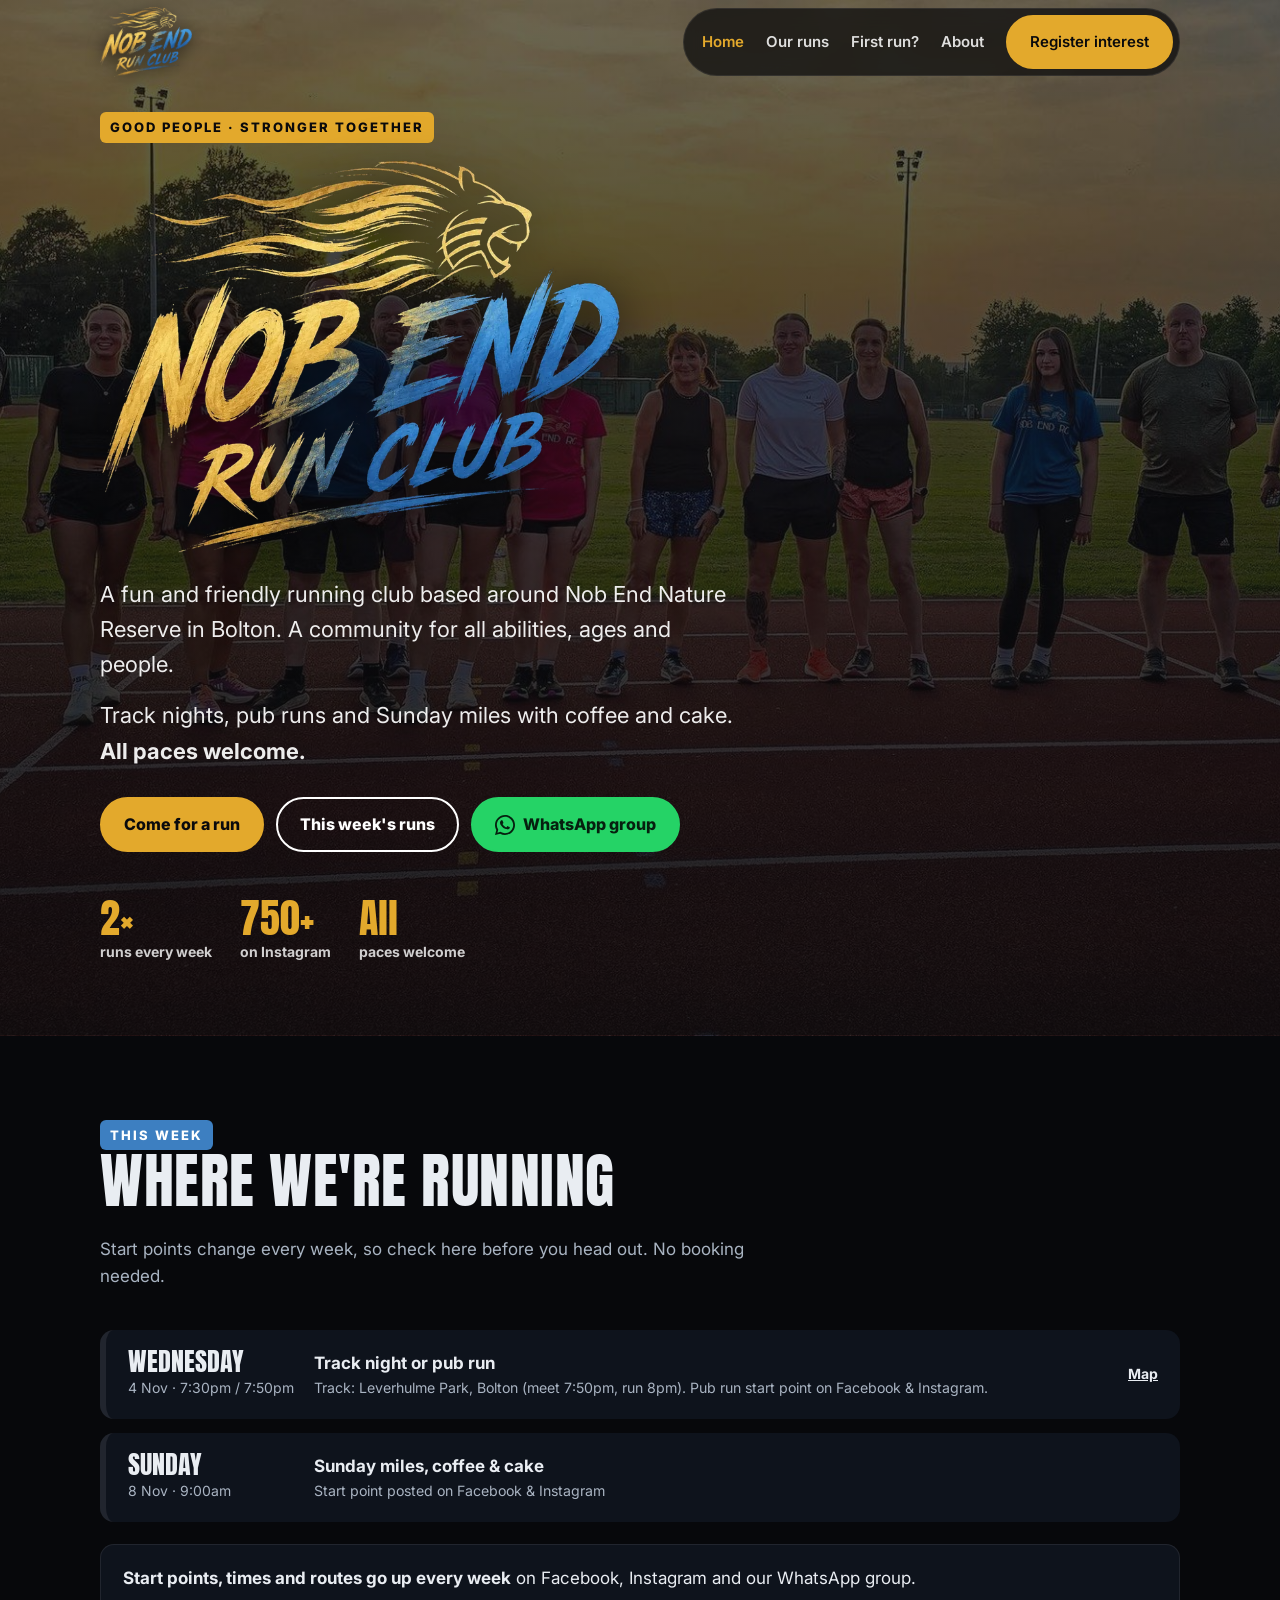
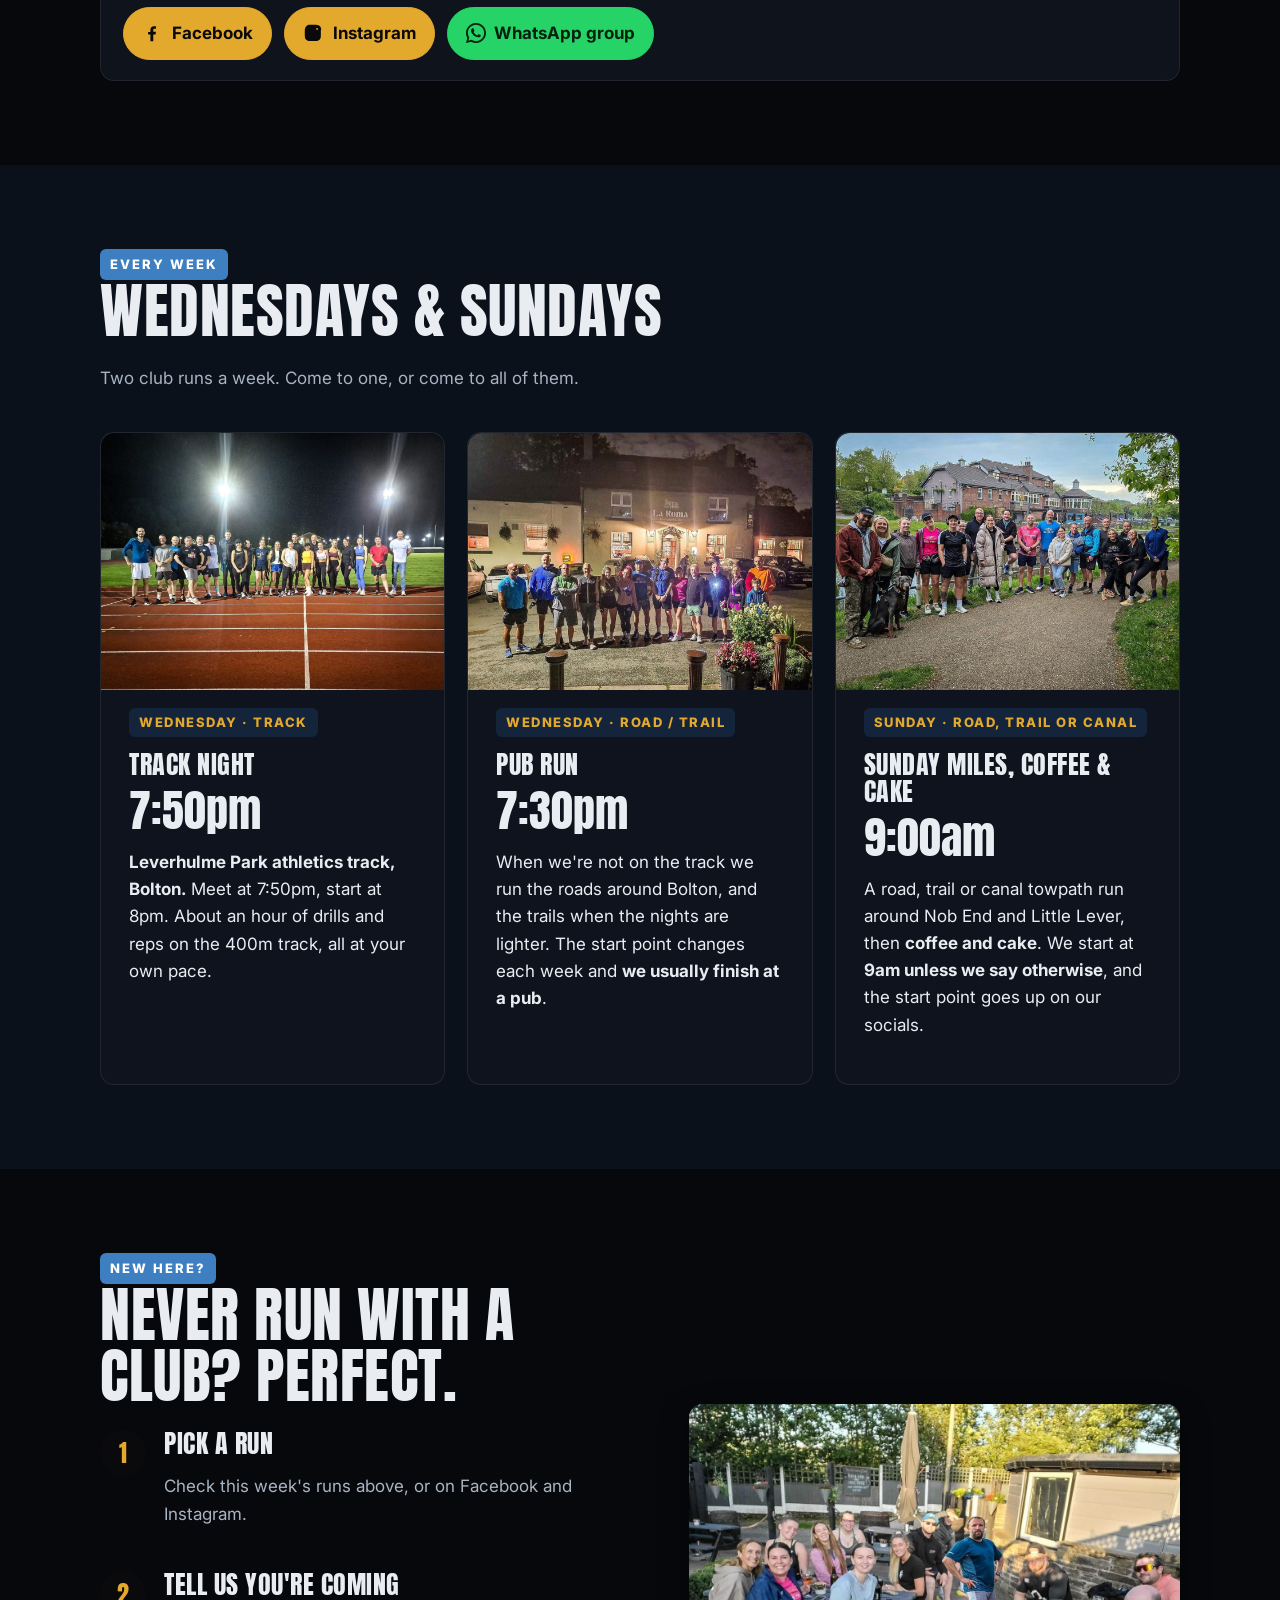
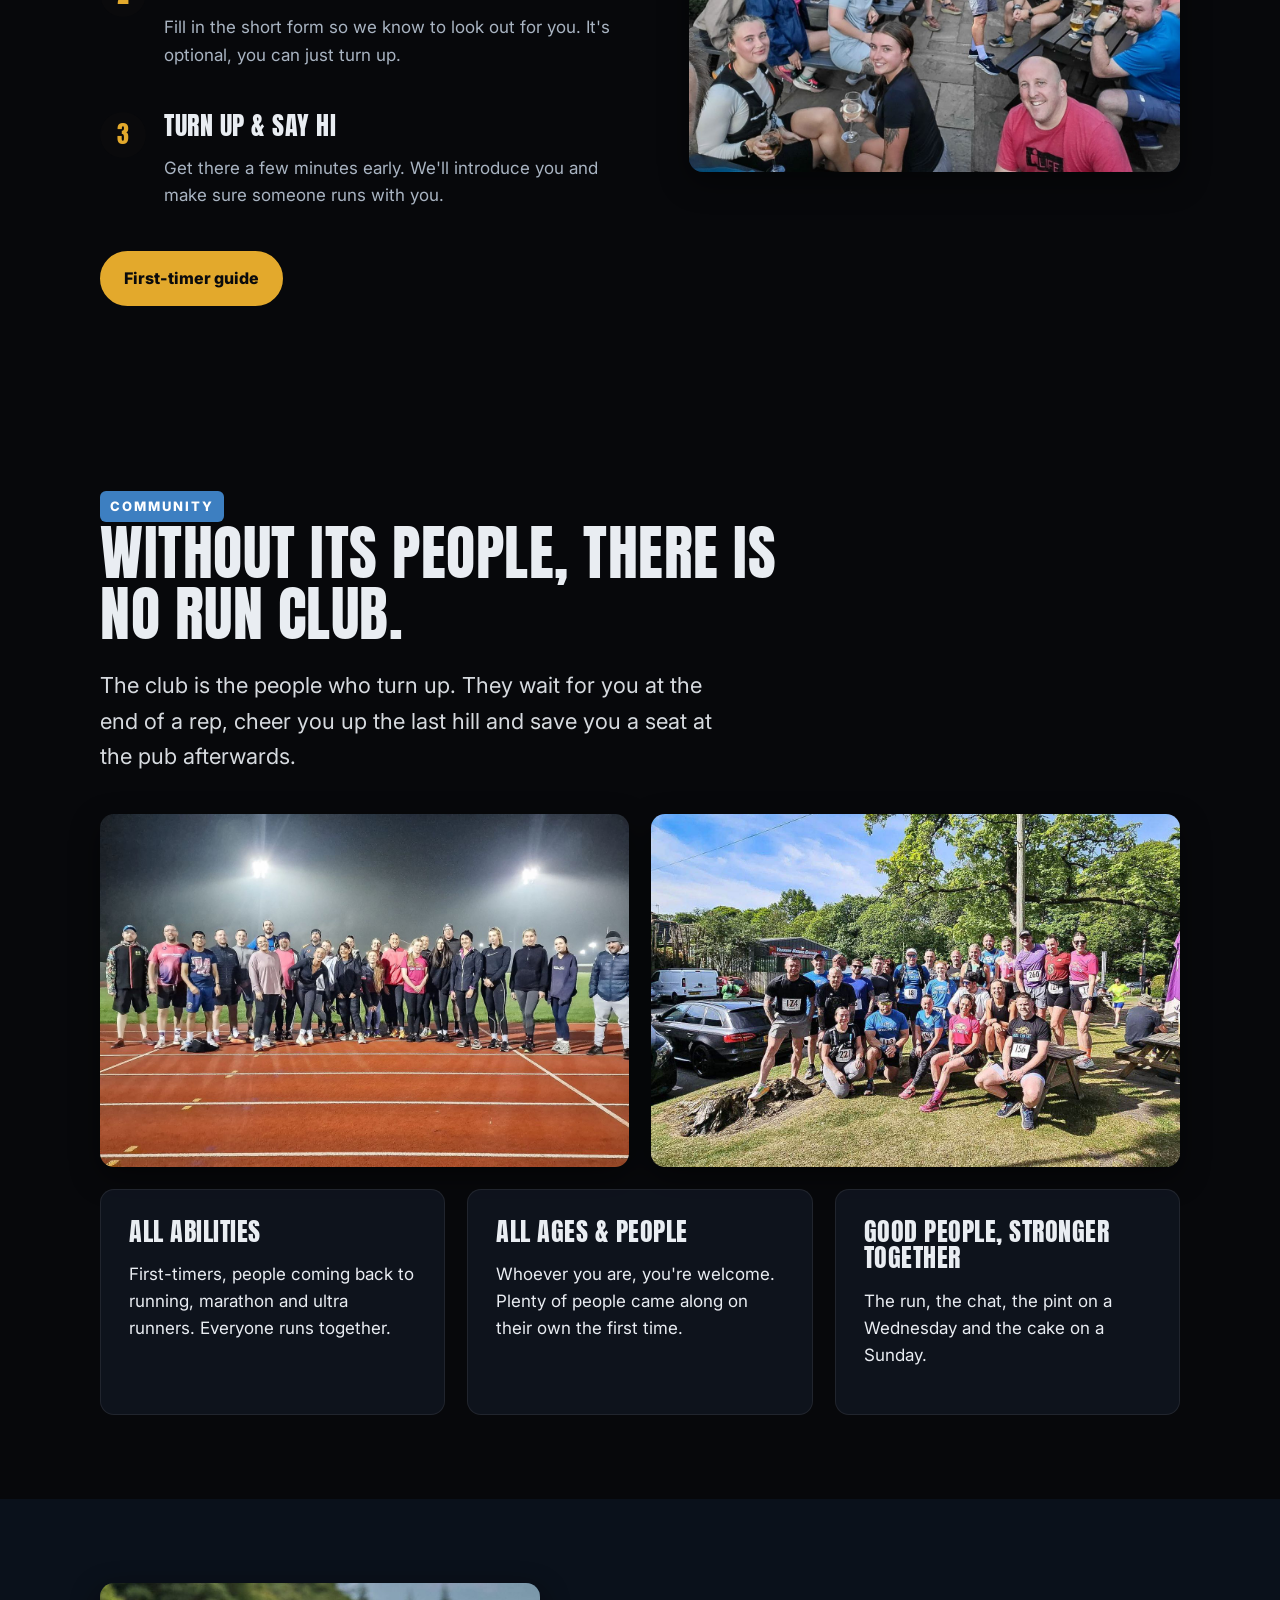
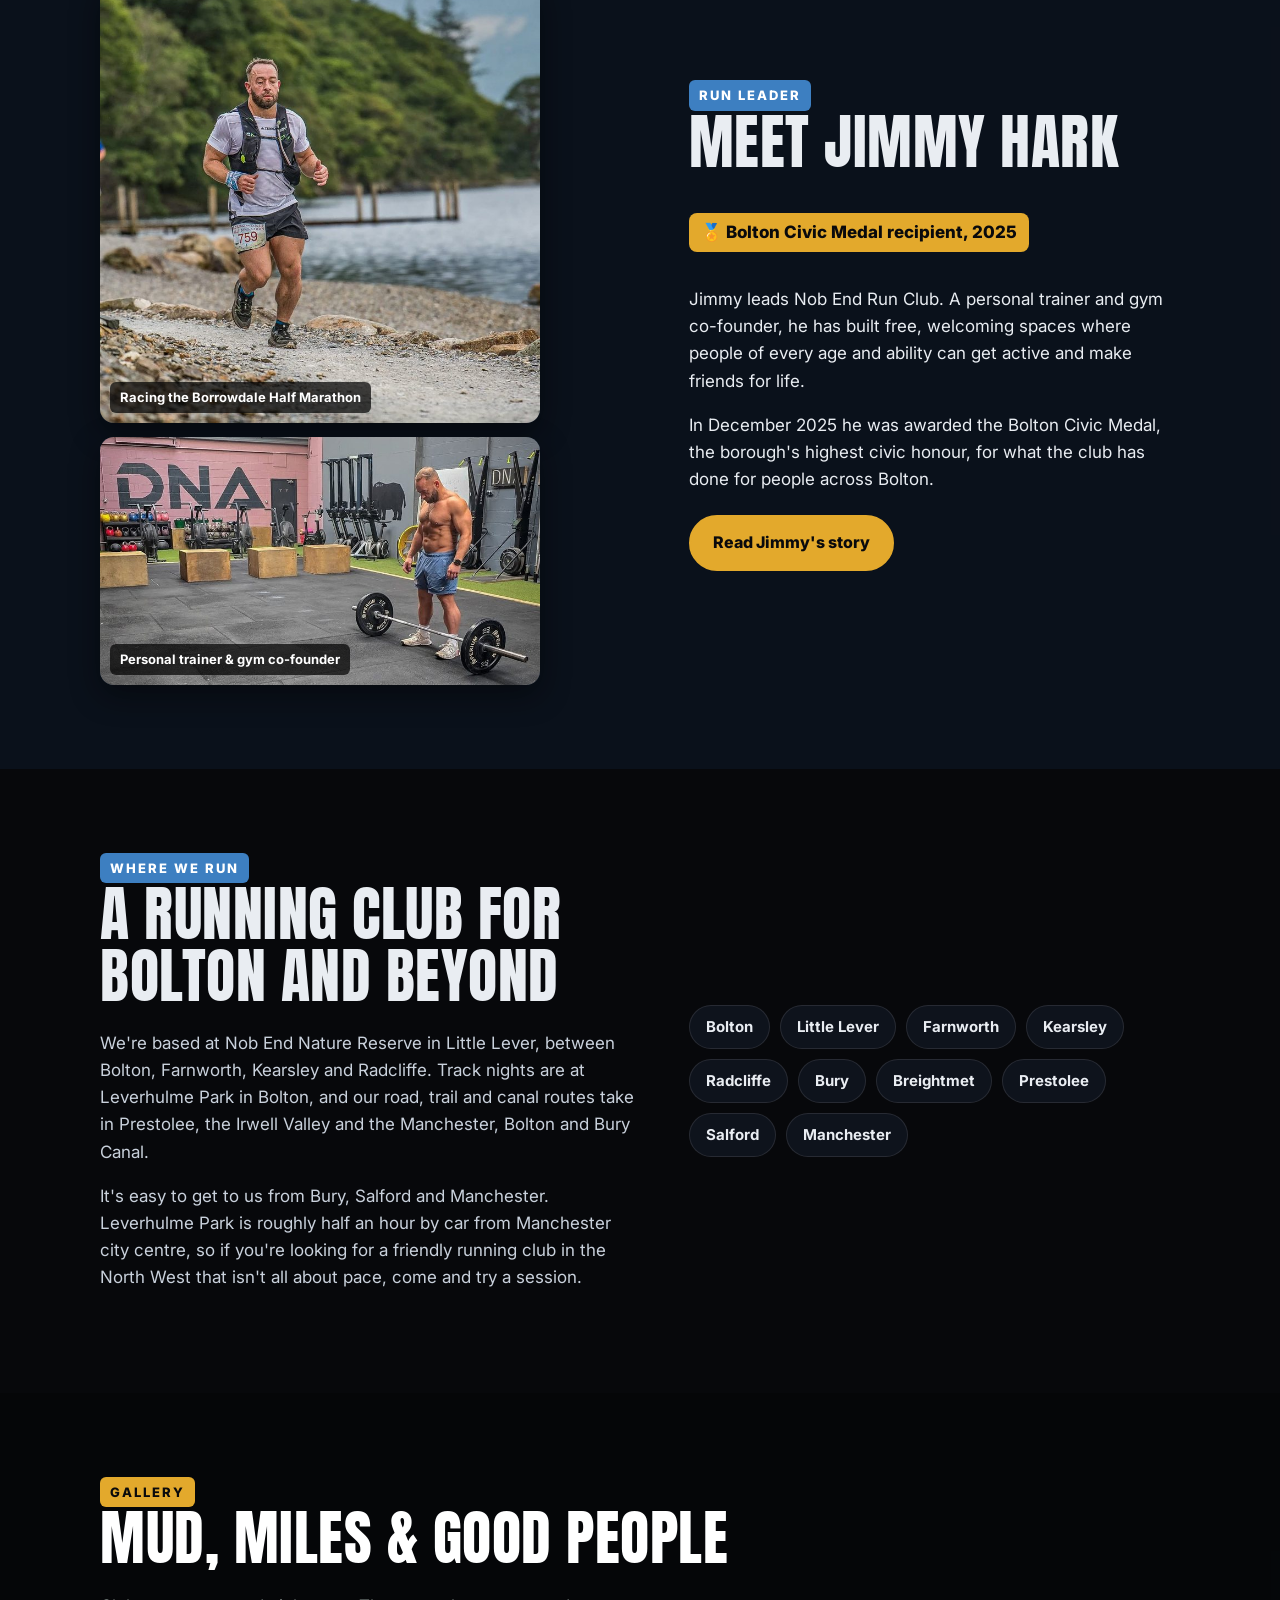
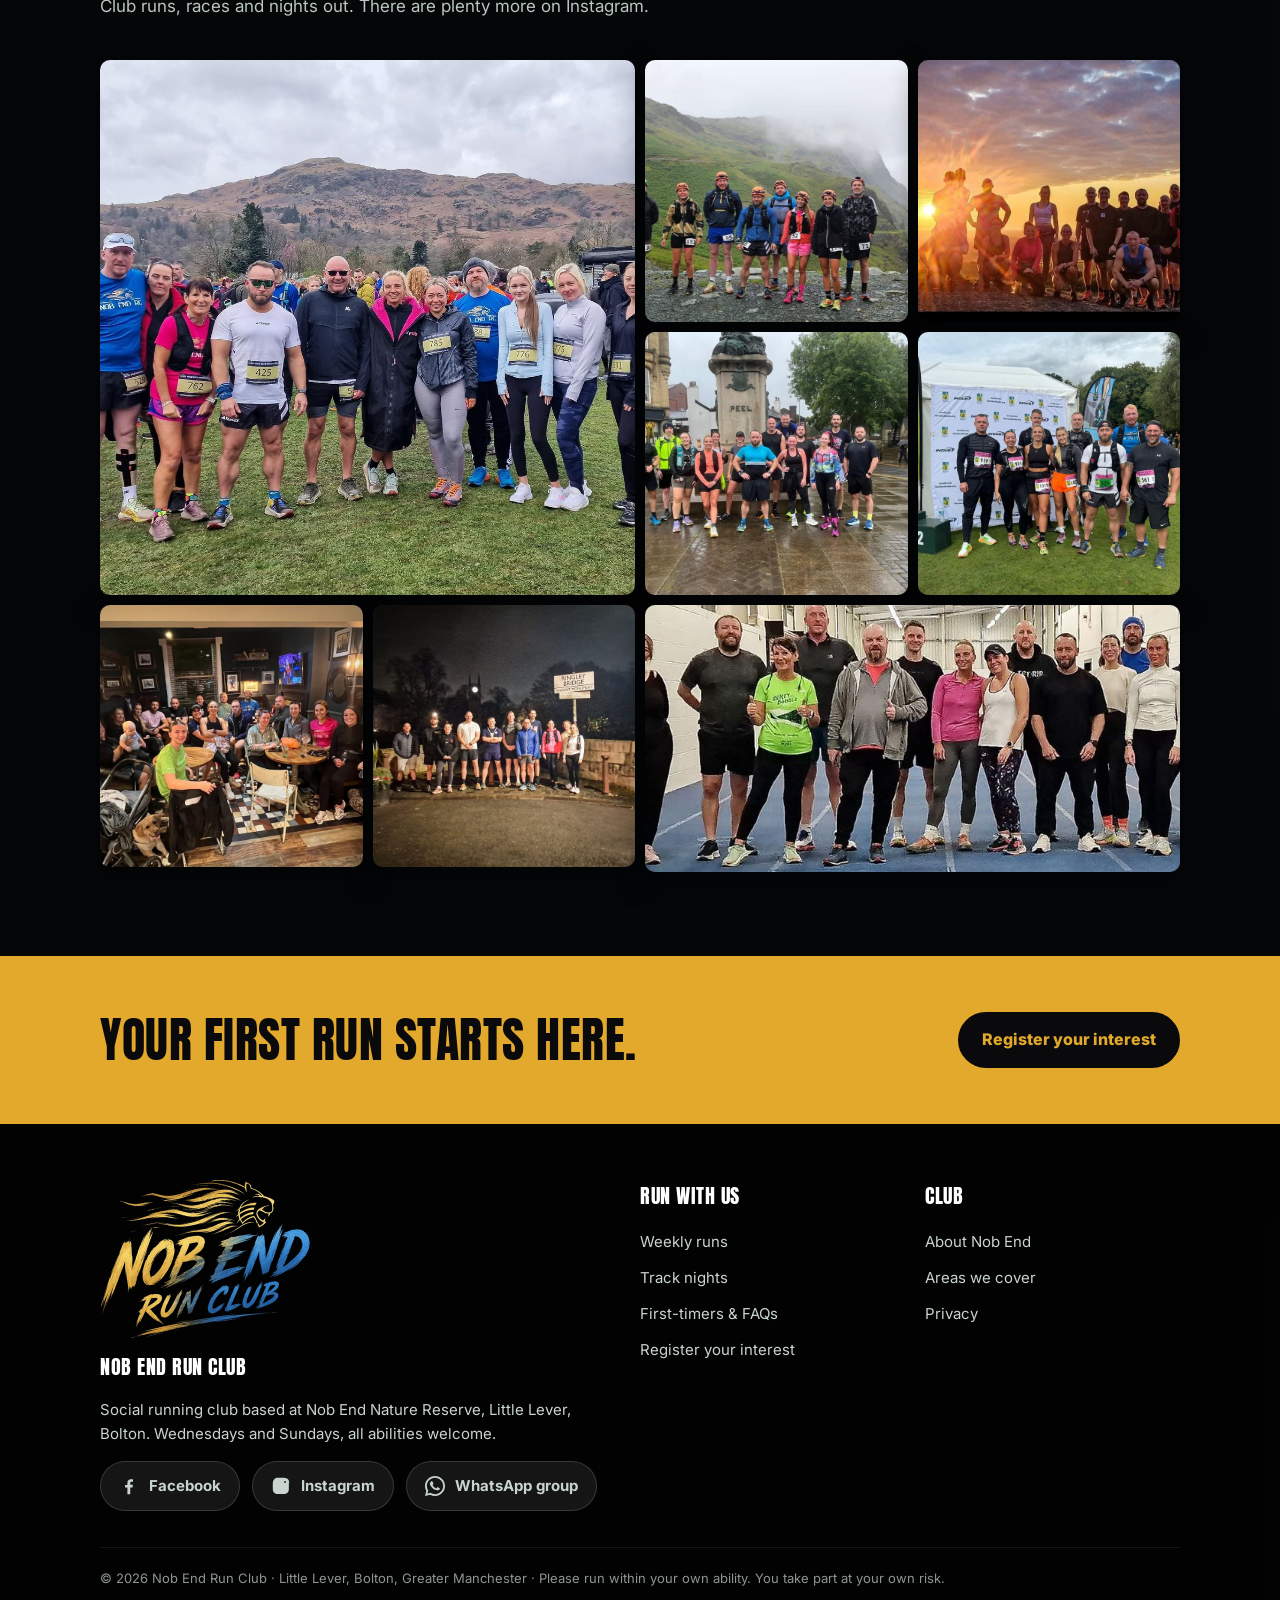
==== commit 08c9fc98: "Add files via upload" ====
--- a/index.html
+++ b/index.html
@@ -3,15 +3,15 @@
 <head>
 <meta charset="utf-8">
 <meta name="viewport" content="width=device-width, initial-scale=1">
-<title>Nob End Run Club | Friendly Running Club in Bolton & Little Lever</title>
-<meta name="description" content="Fun, friendly running club based at Nob End Nature Reserve, Bolton. Track nights at Leverhulme Park, Wednesday pub runs and Sunday trail & canal runs with coffee. All abilities welcome.">
+<title>Nob End Run Club | Friendly Running Club in Bolton</title>
+<meta name="description" content="Friendly running club in Bolton for all abilities. Track nights at Leverhulme Park, Wednesday pub runs and Sunday 9am runs with coffee and cake.">
 <link rel="canonical" href="https://nobendrunclub.uk/">
 <meta name="robots" content="index, follow, max-image-preview:large">
 <meta name="theme-color" content="#0a0a0c">
 <meta property="og:type" content="website">
 <meta property="og:site_name" content="Nob End Run Club">
-<meta property="og:title" content="Nob End Run Club | Friendly Running Club in Bolton & Little Lever">
-<meta property="og:description" content="Fun, friendly running club based at Nob End Nature Reserve, Bolton. Track nights at Leverhulme Park, Wednesday pub runs and Sunday trail & canal runs with coffee. All abilities welcome.">
+<meta property="og:title" content="Nob End Run Club | Friendly Running Club in Bolton">
+<meta property="og:description" content="Friendly running club in Bolton for all abilities. Track nights at Leverhulme Park, Wednesday pub runs and Sunday 9am runs with coffee and cake.">
 <meta property="og:url" content="https://nobendrunclub.uk/">
 <meta property="og:image" content="https://nobendrunclub.uk/images/og.jpg">
 <meta property="og:locale" content="en_GB">
@@ -22,8 +22,10 @@
 <link rel="apple-touch-icon" href="/images/apple-touch-icon.png">
 <link rel="preconnect" href="https://fonts.googleapis.com"><link rel="preconnect" href="https://fonts.gstatic.com" crossorigin>
 <link href="https://fonts.googleapis.com/css2?family=Anton&family=Inter:wght@400;600;700;800&display=swap" rel="stylesheet">
+<link rel="preload" as="image" href="/images/hero-mobile.jpg" media="(max-width: 700px)">
+<link rel="preload" as="image" href="/images/hero.jpg" media="(min-width: 701px)">
 <link rel="stylesheet" href="/css/style.css">
-<script type="application/ld+json">{"@context": "https://schema.org", "@graph": [{"@type": "SportsClub", "@id": "https://nobendrunclub.uk/#club", "name": "Nob End Run Club", "alternateName": "NERC", "url": "https://nobendrunclub.uk/", "logo": "https://nobendrunclub.uk/images/logo.png", "image": "https://nobendrunclub.uk/images/hero.jpg", "description": "A fun and friendly running club based around Nob End Nature Reserve, Bolton. Social runs every Wednesday evening (track at Leverhulme Park, road or trail runs finishing at a pub) and every Sunday (road, trail or canal run followed by coffee and cake, 9am unless stated otherwise). All abilities welcome.", "sport": "Running", "areaServed": [{"@type": "Place", "name": "Bolton"}, {"@type": "Place", "name": "Little Lever"}, {"@type": "Place", "name": "Farnworth"}, {"@type": "Place", "name": "Kearsley"}, {"@type": "Place", "name": "Radcliffe"}, {"@type": "Place", "name": "Bury"}, {"@type": "Place", "name": "Prestolee"}, {"@type": "Place", "name": "Greater Manchester"}], "location": {"@type": "Place", "name": "Nob End Nature Reserve", "address": {"@type": "PostalAddress", "addressLocality": "Little Lever, Bolton", "addressRegion": "Greater Manchester", "addressCountry": "GB"}}, "sameAs": ["https://www.facebook.com/p/Nob-End-Run-Club-100083983001015/", "https://www.instagram.com/nobendrunclub/"], "slogan": "Good people. Stronger together.", "member": {"@type": "Person", "@id": "https://nobendrunclub.uk/about#jimmy", "name": "Jimmy Hark", "jobTitle": "Run Leader", "description": "Leader of Nob End Run Club, personal trainer and gym co-founder.", "award": "Bolton Civic Medal (2025)", "url": "https://nobendrunclub.uk/about#jimmy", "image": "https://nobendrunclub.uk/images/jimmy.jpg"}}, {"@type": "WebSite", "@id": "https://nobendrunclub.uk/#website", "url": "https://nobendrunclub.uk/", "name": "Nob End Run Club", "publisher": {"@id": "https://nobendrunclub.uk/#club"}, "inLanguage": "en-GB"}, {"@type": "SportsEvent", "name": "Wednesday Track Session — Nob End Run Club", "description": "Weekly evening track session at Leverhulme Park athletics track. Meet 7:50pm, run 8pm for around an hour. All abilities.", "eventAttendanceMode": "https://schema.org/OfflineEventAttendanceMode", "eventStatus": "https://schema.org/EventScheduled", "organizer": {"@id": "https://nobendrunclub.uk/#club"}, "location": {"@type": "Place", "name": "Leverhulme Park Athletics Track", "address": {"@type": "PostalAddress", "addressLocality": "Bolton", "addressRegion": "Greater Manchester", "addressCountry": "GB"}}, "startDate": "2026-10-14T20:00:00+01:00", "eventSchedule": {"@type": "Schedule", "repeatFrequency": "P1W", "byDay": "https://schema.org/Wednesday", "startTime": "20:00", "duration": "PT1H", "scheduleTimezone": "Europe/London"}, "image": "https://nobendrunclub.uk/images/track.jpg"}, {"@type": "SportsEvent", "name": "Wednesday Evening Social Run — Nob End Run Club", "description": "Weekly road (or summer trail) run around Bolton, around 7:30pm, usually finishing at a local pub. Start location changes each week — check Facebook.", "eventAttendanceMode": "https://schema.org/OfflineEventAttendanceMode", "eventStatus": "https://schema.org/EventScheduled", "organizer": {"@id": "https://nobendrunclub.uk/#club"}, "location": {"@type": "Place", "name": "Various locations around Bolton (posted weekly)", "address": {"@type": "PostalAddress", "addressLocality": "Bolton", "addressRegion": "Greater Manchester", "addressCountry": "GB"}}, "startDate": "2026-10-14T19:30:00+01:00", "eventSchedule": {"@type": "Schedule", "repeatFrequency": "P1W", "byDay": "https://schema.org/Wednesday", "startTime": "19:30", "scheduleTimezone": "Europe/London"}}, {"@type": "SportsEvent", "name": "Sunday Run, Coffee & Cake — Nob End Run Club", "description": "Weekly Sunday 9am road, trail or canal run around Nob End, Little Lever and Bolton, followed by coffee and cake. Start time is 9am unless stated otherwise; location changes weekly — check Facebook, Instagram or WhatsApp.", "eventAttendanceMode": "https://schema.org/OfflineEventAttendanceMode", "eventStatus": "https://schema.org/EventScheduled", "organizer": {"@id": "https://nobendrunclub.uk/#club"}, "location": {"@type": "Place", "name": "Nob End Nature Reserve & surrounding area (posted weekly)", "address": {"@type": "PostalAddress", "addressLocality": "Little Lever, Bolton", "addressRegion": "Greater Manchester", "addressCountry": "GB"}}, "startDate": "2026-11-08T09:00:00+00:00", "eventSchedule": {"@type": "Schedule", "repeatFrequency": "P1W", "byDay": "https://schema.org/Sunday", "startTime": "09:00", "scheduleTimezone": "Europe/London"}}]}</script>
+<script type="application/ld+json">{"@context": "https://schema.org", "@graph": [{"@type": "SportsClub", "@id": "https://nobendrunclub.uk/#club", "name": "Nob End Run Club", "alternateName": "NERC", "url": "https://nobendrunclub.uk/", "logo": "https://nobendrunclub.uk/images/logo.png", "image": "https://nobendrunclub.uk/images/hero.jpg", "description": "A friendly social running club based at Nob End Nature Reserve, Little Lever, Bolton. Wednesday evening track sessions at Leverhulme Park or road and trail runs finishing at a pub, and Sunday 9am road, trail or canal runs followed by coffee and cake. All abilities welcome. Easy to reach from Bury, Salford and Manchester.", "sport": "Running", "areaServed": [{"@type": "Place", "name": "Bolton"}, {"@type": "Place", "name": "Little Lever"}, {"@type": "Place", "name": "Farnworth"}, {"@type": "Place", "name": "Kearsley"}, {"@type": "Place", "name": "Radcliffe"}, {"@type": "Place", "name": "Bury"}, {"@type": "Place", "name": "Prestolee"}, {"@type": "Place", "name": "Breightmet"}, {"@type": "Place", "name": "Salford"}, {"@type": "Place", "name": "Manchester"}, {"@type": "Place", "name": "Greater Manchester"}, {"@type": "Place", "name": "North West England"}], "location": {"@type": "Place", "name": "Nob End Nature Reserve", "address": {"@type": "PostalAddress", "addressLocality": "Little Lever, Bolton", "addressRegion": "Greater Manchester", "addressCountry": "GB"}}, "sameAs": ["https://www.facebook.com/p/Nob-End-Run-Club-100083983001015/", "https://www.instagram.com/nobendrunclub/"], "slogan": "Good people. Stronger together.", "member": {"@type": "Person", "@id": "https://nobendrunclub.uk/about#jimmy", "name": "Jimmy Hark", "jobTitle": "Run Leader", "description": "Leader of Nob End Run Club, personal trainer and gym co-founder.", "award": "Bolton Civic Medal (2025)", "url": "https://nobendrunclub.uk/about#jimmy", "image": "https://nobendrunclub.uk/images/jimmy.jpg"}, "knowsAbout": ["Running", "Social running", "Track running", "Trail running", "Beginner running"]}, {"@type": "WebSite", "@id": "https://nobendrunclub.uk/#website", "url": "https://nobendrunclub.uk/", "name": "Nob End Run Club", "publisher": {"@id": "https://nobendrunclub.uk/#club"}, "inLanguage": "en-GB"}, {"@type": "SportsEvent", "name": "Wednesday Track Session: Nob End Run Club", "description": "Weekly evening track session at Leverhulme Park athletics track. Meet 7:50pm, run 8pm for around an hour. All abilities.", "eventAttendanceMode": "https://schema.org/OfflineEventAttendanceMode", "eventStatus": "https://schema.org/EventScheduled", "organizer": {"@id": "https://nobendrunclub.uk/#club"}, "location": {"@type": "Place", "name": "Leverhulme Park Athletics Track", "address": {"@type": "PostalAddress", "addressLocality": "Bolton", "addressRegion": "Greater Manchester", "addressCountry": "GB"}}, "startDate": "2026-10-14T20:00:00+01:00", "eventSchedule": {"@type": "Schedule", "repeatFrequency": "P1W", "byDay": "https://schema.org/Wednesday", "startTime": "20:00", "duration": "PT1H", "scheduleTimezone": "Europe/London"}, "image": "https://nobendrunclub.uk/images/track.jpg"}, {"@type": "SportsEvent", "name": "Wednesday Evening Social Run: Nob End Run Club", "description": "Weekly road (or summer trail) run around Bolton, around 7:30pm, usually finishing at a local pub. Start location changes each week. check Facebook.", "eventAttendanceMode": "https://schema.org/OfflineEventAttendanceMode", "eventStatus": "https://schema.org/EventScheduled", "organizer": {"@id": "https://nobendrunclub.uk/#club"}, "location": {"@type": "Place", "name": "Various locations around Bolton (posted weekly)", "address": {"@type": "PostalAddress", "addressLocality": "Bolton", "addressRegion": "Greater Manchester", "addressCountry": "GB"}}, "startDate": "2026-10-14T19:30:00+01:00", "eventSchedule": {"@type": "Schedule", "repeatFrequency": "P1W", "byDay": "https://schema.org/Wednesday", "startTime": "19:30", "scheduleTimezone": "Europe/London"}}, {"@type": "SportsEvent", "name": "Sunday Run, Coffee & Cake: Nob End Run Club", "description": "Weekly Sunday 9am road, trail or canal run around Nob End, Little Lever and Bolton, followed by coffee and cake. Start time is 9am unless stated otherwise; location changes weekly. check Facebook, Instagram or WhatsApp.", "eventAttendanceMode": "https://schema.org/OfflineEventAttendanceMode", "eventStatus": "https://schema.org/EventScheduled", "organizer": {"@id": "https://nobendrunclub.uk/#club"}, "location": {"@type": "Place", "name": "Nob End Nature Reserve & surrounding area (posted weekly)", "address": {"@type": "PostalAddress", "addressLocality": "Little Lever, Bolton", "addressRegion": "Greater Manchester", "addressCountry": "GB"}}, "startDate": "2026-11-08T09:00:00+00:00", "eventSchedule": {"@type": "Schedule", "repeatFrequency": "P1W", "byDay": "https://schema.org/Sunday", "startTime": "09:00", "scheduleTimezone": "Europe/London"}}]}</script>
 </head>
 <body>
 <a class="skip" href="#main">Skip to content</a>
@@ -38,10 +40,10 @@
   <div class="bg" role="img" aria-label="Nob End Run Club runners on the trails around Nob End"></div>
   <div class="wrap">
     <span class="eyebrow">Good people · Stronger together</span>
-    <h1 class="hero-logo"><img src="/images/logo-full.webp" alt="Nob End Run Club" width="760" height="576" fetchpriority="high"></h1>
-    <p class="lead">A fun and friendly running club based around the Nob End Nature Reserve. A community for all abilities, ages and people.</p>
-    <p class="lead lead-2">Weekly runs, track nights, pub runs, Sunday miles with coffee and cake — <strong>all paces welcome.</strong></p>
-    <div class="ctas"><a class="btn" href="/join">Come for a run — register your interest</a><a class="btn ghost" href="/runs">This week's runs</a><a class="btn wa-btn" href="https://chat.whatsapp.com/BUl4l5pfaGw4L0T3F6vZta" target="_blank" rel="noopener"><svg viewBox="0 0 24 24" aria-hidden="true"><path d="M17.5 14.4c-.3-.1-1.8-.9-2-1-.3-.1-.5-.1-.7.1-.2.3-.8 1-.9 1.2-.2.2-.3.2-.6.1-.3-.1-1.3-.5-2.4-1.5-.9-.8-1.5-1.8-1.7-2.1-.2-.3 0-.5.1-.6l.4-.5c.1-.2.2-.3.3-.5.1-.2 0-.4 0-.5l-.9-2.2c-.2-.6-.5-.5-.7-.5h-.6c-.2 0-.5.1-.8.4-.3.3-1 1-1 2.4s1 2.8 1.2 3c.1.2 2 3.1 4.9 4.3 2.4 1 2.9.8 3.4.7.6-.1 1.8-.7 2-1.4.3-.7.3-1.3.2-1.4-.1-.1-.3-.2-.6-.3zM12 21.8c-1.8 0-3.5-.5-5-1.4l-.4-.2-3.7 1 1-3.6-.2-.4C2.7 15.6 2.2 13.8 2.2 12 2.2 6.6 6.6 2.2 12 2.2S21.8 6.6 21.8 12 17.4 21.8 12 21.8zM12 0C5.4 0 0 5.4 0 12c0 2.1.6 4.2 1.6 6L0 24l6.2-1.6c1.8 1 3.8 1.5 5.8 1.5 6.6 0 12-5.4 12-12S18.6 0 12 0z"/></svg>Join our WhatsApp</a></div>
+    <h1 class="hero-logo"><img src="/images/logo-full.webp" alt="" width="760" height="576" fetchpriority="high"><span class="sr-only">Nob End Run Club, a running club in Bolton</span></h1>
+    <p class="lead">A fun and friendly running club based around Nob End Nature Reserve in Bolton. A community for all abilities, ages and people.</p>
+    <p class="lead lead-2">Track nights, pub runs and Sunday miles with coffee and cake. <strong>All paces welcome.</strong></p>
+    <div class="ctas"><a class="btn" href="/join">Come for a run</a><a class="btn ghost" href="/runs">This week's runs</a><a class="btn wa-btn" href="https://chat.whatsapp.com/BUl4l5pfaGw4L0T3F6vZta" target="_blank" rel="noopener"><svg viewBox="0 0 24 24" aria-hidden="true"><path d="M17.5 14.4c-.3-.1-1.8-.9-2-1-.3-.1-.5-.1-.7.1-.2.3-.8 1-.9 1.2-.2.2-.3.2-.6.1-.3-.1-1.3-.5-2.4-1.5-.9-.8-1.5-1.8-1.7-2.1-.2-.3 0-.5.1-.6l.4-.5c.1-.2.2-.3.3-.5.1-.2 0-.4 0-.5l-.9-2.2c-.2-.6-.5-.5-.7-.5h-.6c-.2 0-.5.1-.8.4-.3.3-1 1-1 2.4s1 2.8 1.2 3c.1.2 2 3.1 4.9 4.3 2.4 1 2.9.8 3.4.7.6-.1 1.8-.7 2-1.4.3-.7.3-1.3.2-1.4-.1-.1-.3-.2-.6-.3zM12 21.8c-1.8 0-3.5-.5-5-1.4l-.4-.2-3.7 1 1-3.6-.2-.4C2.7 15.6 2.2 13.8 2.2 12 2.2 6.6 6.6 2.2 12 2.2S21.8 6.6 21.8 12 17.4 21.8 12 21.8zM12 0C5.4 0 0 5.4 0 12c0 2.1.6 4.2 1.6 6L0 24l6.2-1.6c1.8 1 3.8 1.5 5.8 1.5 6.6 0 12-5.4 12-12S18.6 0 12 0z"/></svg>WhatsApp group</a></div>
     <div class="hero-stats">
       <div><b>2×</b><span>runs every week</span></div>
       <div><b>750+</b><span>on Instagram</span></div>
@@ -55,17 +57,17 @@
     <div class="section-head">
       <span class="eyebrow">This week</span>
       <h2>Where we're running</h2>
-      <p class="muted">Start points move around each week, so here's the latest. Just turn up — no booking needed.</p>
+      <p class="muted">Start points change every week, so check here before you head out. No booking needed.</p>
     </div>
     <div class="this-week" id="this-week" aria-live="polite">
   <p class="muted">Loading this week's runs…</p>
 </div>
 <div class="week-social">
-  <p><strong>Start points, times and routes are posted every week</strong> on our socials — check before you set off:</p>
+  <p><strong>Start points, times and routes go up every week</strong> on Facebook, Instagram and our WhatsApp group.</p>
   <div class="social">
-    <a class="big" href="https://www.facebook.com/p/Nob-End-Run-Club-100083983001015/" target="_blank" rel="noopener"><svg viewBox="0 0 24 24" aria-hidden="true"><path d="M13.5 22v-8.2h2.8l.4-3.2h-3.2V8.5c0-.9.3-1.6 1.6-1.6h1.7V4.1c-.3 0-1.3-.1-2.5-.1-2.5 0-4.2 1.5-4.2 4.3v2.4H7.3v3.2h2.8V22h3.4z"/></svg>This week on Facebook</a>
-    <a class="big" href="https://www.instagram.com/nobendrunclub/" target="_blank" rel="noopener"><svg viewBox="0 0 24 24" aria-hidden="true"><path d="M12 7.3A4.7 4.7 0 1 0 12 16.7 4.7 4.7 0 0 0 12 7.3zm0 7.7a3 3 0 1 1 0-6 3 3 0 0 1 0 6zm6-7.9a1.1 1.1 0 1 1-2.2 0 1.1 1.1 0 0 1 2.2 0zM21.9 8.2c-.1-1.6-.4-3-1.6-4.2S17.4 2.3 15.8 2.2C14.2 2.1 9.8 2.1 8.2 2.2 6.6 2.3 5.2 2.6 4 3.8S2.3 6.6 2.2 8.2c-.1 1.6-.1 6 0 7.6.1 1.6.4 3 1.6 4.2s2.6 1.5 4.2 1.6c1.6.1 6 .1 7.6 0 1.6-.1 3-.4 4.2-1.6s1.5-2.6 1.6-4.2c.1-1.6.1-6 0-7.6z"/></svg>This week on Instagram</a>
-    <a class="big wa" href="https://chat.whatsapp.com/BUl4l5pfaGw4L0T3F6vZta" target="_blank" rel="noopener"><svg viewBox="0 0 24 24" aria-hidden="true"><path d="M17.5 14.4c-.3-.1-1.8-.9-2-1-.3-.1-.5-.1-.7.1-.2.3-.8 1-.9 1.2-.2.2-.3.2-.6.1-.3-.1-1.3-.5-2.4-1.5-.9-.8-1.5-1.8-1.7-2.1-.2-.3 0-.5.1-.6l.4-.5c.1-.2.2-.3.3-.5.1-.2 0-.4 0-.5l-.9-2.2c-.2-.6-.5-.5-.7-.5h-.6c-.2 0-.5.1-.8.4-.3.3-1 1-1 2.4s1 2.8 1.2 3c.1.2 2 3.1 4.9 4.3 2.4 1 2.9.8 3.4.7.6-.1 1.8-.7 2-1.4.3-.7.3-1.3.2-1.4-.1-.1-.3-.2-.6-.3zM12 21.8c-1.8 0-3.5-.5-5-1.4l-.4-.2-3.7 1 1-3.6-.2-.4C2.7 15.6 2.2 13.8 2.2 12 2.2 6.6 6.6 2.2 12 2.2S21.8 6.6 21.8 12 17.4 21.8 12 21.8zM12 0C5.4 0 0 5.4 0 12c0 2.1.6 4.2 1.6 6L0 24l6.2-1.6c1.8 1 3.8 1.5 5.8 1.5 6.6 0 12-5.4 12-12S18.6 0 12 0z"/></svg>Join the WhatsApp group</a>
+    <a class="big" href="https://www.facebook.com/p/Nob-End-Run-Club-100083983001015/" target="_blank" rel="noopener"><svg viewBox="0 0 24 24" aria-hidden="true"><path d="M13.5 22v-8.2h2.8l.4-3.2h-3.2V8.5c0-.9.3-1.6 1.6-1.6h1.7V4.1c-.3 0-1.3-.1-2.5-.1-2.5 0-4.2 1.5-4.2 4.3v2.4H7.3v3.2h2.8V22h3.4z"/></svg>Facebook</a>
+    <a class="big" href="https://www.instagram.com/nobendrunclub/" target="_blank" rel="noopener"><svg viewBox="0 0 24 24" aria-hidden="true"><path d="M12 7.3A4.7 4.7 0 1 0 12 16.7 4.7 4.7 0 0 0 12 7.3zm0 7.7a3 3 0 1 1 0-6 3 3 0 0 1 0 6zm6-7.9a1.1 1.1 0 1 1-2.2 0 1.1 1.1 0 0 1 2.2 0zM21.9 8.2c-.1-1.6-.4-3-1.6-4.2S17.4 2.3 15.8 2.2C14.2 2.1 9.8 2.1 8.2 2.2 6.6 2.3 5.2 2.6 4 3.8S2.3 6.6 2.2 8.2c-.1 1.6-.1 6 0 7.6.1 1.6.4 3 1.6 4.2s2.6 1.5 4.2 1.6c1.6.1 6 .1 7.6 0 1.6-.1 3-.4 4.2-1.6s1.5-2.6 1.6-4.2c.1-1.6.1-6 0-7.6z"/></svg>Instagram</a>
+    <a class="big wa" href="https://chat.whatsapp.com/BUl4l5pfaGw4L0T3F6vZta" target="_blank" rel="noopener"><svg viewBox="0 0 24 24" aria-hidden="true"><path d="M17.5 14.4c-.3-.1-1.8-.9-2-1-.3-.1-.5-.1-.7.1-.2.3-.8 1-.9 1.2-.2.2-.3.2-.6.1-.3-.1-1.3-.5-2.4-1.5-.9-.8-1.5-1.8-1.7-2.1-.2-.3 0-.5.1-.6l.4-.5c.1-.2.2-.3.3-.5.1-.2 0-.4 0-.5l-.9-2.2c-.2-.6-.5-.5-.7-.5h-.6c-.2 0-.5.1-.8.4-.3.3-1 1-1 2.4s1 2.8 1.2 3c.1.2 2 3.1 4.9 4.3 2.4 1 2.9.8 3.4.7.6-.1 1.8-.7 2-1.4.3-.7.3-1.3.2-1.4-.1-.1-.3-.2-.6-.3zM12 21.8c-1.8 0-3.5-.5-5-1.4l-.4-.2-3.7 1 1-3.6-.2-.4C2.7 15.6 2.2 13.8 2.2 12 2.2 6.6 6.6 2.2 12 2.2S21.8 6.6 21.8 12 17.4 21.8 12 21.8zM12 0C5.4 0 0 5.4 0 12c0 2.1.6 4.2 1.6 6L0 24l6.2-1.6c1.8 1 3.8 1.5 5.8 1.5 6.6 0 12-5.4 12-12S18.6 0 12 0z"/></svg>WhatsApp group</a>
   </div>
 </div>
   </div>
@@ -76,29 +78,29 @@
     <div class="section-head">
       <span class="eyebrow">Every week</span>
       <h2>Wednesdays &amp; Sundays</h2>
-      <p class="muted">Two club runs a week, three flavours. Pick one, pick all of them.</p>
+      <p class="muted">Two club runs a week. Come to one, or come to all of them.</p>
     </div>
     <div class="grid g3">
   <article class="card" id="track">
-    <img class="card-img" src="/images/track.jpg" alt="Nob End Run Club track night under the floodlights at Leverhulme Park" loading="lazy" width="800" height="600">
+    <img class="card-img" src="/images/track.jpg" alt="Nob End Run Club members under the floodlights at Leverhulme Park track, Bolton" loading="lazy" width="1200" height="900">
     <span class="day">Wednesday · Track</span>
     <h3>Track night</h3>
     <p class="time">7:50pm</p>
-    <p><strong>Leverhulme Park athletics track, Bolton.</strong> Meet 7:50pm, we're off at 8pm for about an hour. Structured, sociable and great for getting quicker — every pace has a place on a 400m loop.</p>
+    <p><strong>Leverhulme Park athletics track, Bolton.</strong> Meet at 7:50pm, start at 8pm. About an hour of drills and reps on the 400m track, all at your own pace.</p>
   </article>
   <article class="card">
-    <img class="card-img" src="/images/group.jpg" alt="Runners outside the pub after a Wednesday run" loading="lazy" width="800" height="600">
+    <img class="card-img" src="/images/group.jpg" alt="Club runners outside La Roma after a Wednesday evening run" loading="lazy" width="1200" height="900">
     <span class="day">Wednesday · Road / Trail</span>
     <h3>Pub run</h3>
     <p class="time">7:30pm</p>
-    <p>On non-track weeks we head out on the roads around Bolton — and onto the trails in the lighter months. Start point changes each week and <strong>we usually finish at a pub</strong> for a well-earned drink.</p>
+    <p>When we're not on the track we run the roads around Bolton, and the trails when the nights are lighter. The start point changes each week and <strong>we usually finish at a pub</strong>.</p>
   </article>
   <article class="card">
-    <img class="card-img" src="/images/about.jpg" alt="Sunday canal run group on the boardwalk" loading="lazy" width="800" height="600">
+    <img class="card-img" src="/images/sunday.jpg" alt="Nob End Run Club Sunday morning group run" loading="lazy" width="1200" height="900">
     <span class="day">Sunday · Road, trail or canal</span>
     <h3>Sunday miles, coffee &amp; cake</h3>
     <p class="time">9:00am</p>
-    <p>Road, trail or a canal-towpath run around Nob End, Little Lever and beyond — then <strong>coffee and cake afterwards</strong>. The perfect way to ease into the week. <strong>9am start unless stated otherwise</strong> — start point posted on our socials.</p>
+    <p>A road, trail or canal towpath run around Nob End and Little Lever, then <strong>coffee and cake</strong>. We start at <strong>9am unless we say otherwise</strong>, and the start point goes up on our socials.</p>
   </article>
 </div>
   </div>
@@ -110,13 +112,13 @@
       <span class="eyebrow">New here?</span>
       <h2>Never run with a club? Perfect.</h2>
       <div class="grid steps" style="gap:26px;margin-top:20px">
-        <div class="step"><h3>Pick a run</h3><p class="muted">Check this week's runs above or on our Facebook page.</p></div>
-        <div class="step"><h3>Tell us you're coming</h3><p class="muted">Pop your name in the form so we know to look out for you. Optional — you can just turn up.</p></div>
-        <div class="step"><h3>Turn up &amp; say hi</h3><p class="muted">Arrive a few minutes early. We'll introduce you and make sure you're not left on your own.</p></div>
+        <div class="step"><h3>Pick a run</h3><p class="muted">Check this week's runs above, or on Facebook and Instagram.</p></div>
+        <div class="step"><h3>Tell us you're coming</h3><p class="muted">Fill in the short form so we know to look out for you. It's optional, you can just turn up.</p></div>
+        <div class="step"><h3>Turn up &amp; say hi</h3><p class="muted">Get there a few minutes early. We'll introduce you and make sure someone runs with you.</p></div>
       </div>
       <p style="margin-top:24px"><a class="btn dark" href="/first-run">First-timer guide</a></p>
     </div>
-    <div class="photo"><img src="/images/group.jpg" alt="Nob End Run Club members outside the pub after a Wednesday evening run" loading="lazy" width="800" height="600"></div>
+    <div class="photo"><img src="/images/social.jpg" alt="Nob End Run Club members in a pub beer garden after a run" loading="lazy" width="1200" height="900"></div>
   </div>
 </section>
 
@@ -125,16 +127,16 @@
     <div class="section-head">
       <span class="eyebrow">Community</span>
       <h2>Without its people, there is no run club.</h2>
-      <p class="lead">Nob End Run Club isn't a route or a time on a watch — it's the people who turn up. The ones who wait at the end of the rep, shout you up the last hill and save you a seat at the pub. Every new face makes the club stronger.</p>
+      <p class="lead">The club is the people who turn up. They wait for you at the end of a rep, cheer you up the last hill and save you a seat at the pub afterwards.</p>
     </div>
     <div class="grid g2 community-photos">
-      <figure><img src="/images/community-1.jpg" alt="A big group of Nob End Run Club members on the track at Leverhulme Park" loading="lazy" width="960" height="640"></figure>
-      <figure><img src="/images/community-2.jpg" alt="Nob End Run Club members lined up under the floodlights after a track night" loading="lazy" width="960" height="640"></figure>
+      <figure><img src="/images/community-1.jpg" alt="Around 30 Nob End Run Club members on the floodlit track at Leverhulme Park" loading="lazy" width="1440" height="960"></figure>
+      <figure><img src="/images/community-2.jpg" alt="Nob End Run Club members together after a race" loading="lazy" width="1440" height="960"></figure>
     </div>
     <div class="grid g3" style="margin-top:22px">
-      <div class="card"><h3>All abilities</h3><p>First-timers, returners, marathoners and ultra runners all run together. Nobody is too slow.</p></div>
-      <div class="card"><h3>All ages &amp; people</h3><p>Whoever you are, you're welcome. Come on your own — you won't be on your own for long.</p></div>
-      <div class="card"><h3>Good people, stronger together</h3><p>Running is better shared. The miles, the mud, the pint and the cake afterwards.</p></div>
+      <div class="card"><h3>All abilities</h3><p>First-timers, people coming back to running, marathon and ultra runners. Everyone runs together.</p></div>
+      <div class="card"><h3>All ages &amp; people</h3><p>Whoever you are, you're welcome. Plenty of people came along on their own the first time.</p></div>
+      <div class="card"><h3>Good people, stronger together</h3><p>The run, the chat, the pint on a Wednesday and the cake on a Sunday.</p></div>
     </div>
   </div>
 </section>
@@ -146,9 +148,22 @@
       <h2>Meet Jimmy Hark</h2>
       <p class="medal">🏅 Bolton Civic Medal recipient, 2025</p>
       <p>Jimmy leads Nob End Run Club. A personal trainer and gym co-founder, he has built free, welcoming spaces where people of every age and ability can get active and make friends for life.</p>
-      <p>In December 2025 he was awarded the Bolton Civic Medal — the borough's highest civic honour — in recognition of what the club has done for people across Bolton.</p>
+      <p>In December 2025 he was awarded the Bolton Civic Medal, the borough's highest civic honour, for what the club has done for people across Bolton.</p>
       <p style="margin-top:22px"><a class="btn dark" href="/about#jimmy">Read Jimmy's story</a></p>
     </div>
+  </div>
+</section>
+<section id="areas">
+  <div class="wrap split areas">
+    <div>
+      <span class="eyebrow">Where we run</span>
+      <h2>A running club for Bolton and beyond</h2>
+      <p>We're based at Nob End Nature Reserve in Little Lever, between Bolton, Farnworth, Kearsley and Radcliffe. Track nights are at Leverhulme Park in Bolton, and our road, trail and canal routes take in Prestolee, the Irwell Valley and the Manchester, Bolton and Bury Canal.</p>
+      <p>It's easy to get to us from Bury, Salford and Manchester. Leverhulme Park is roughly half an hour by car from Manchester city centre, so if you're looking for a friendly running club in the North West that isn't all about pace, come and try a session.</p>
+    </div>
+    <ul class="area-list">
+      <li>Bolton</li><li>Little Lever</li><li>Farnworth</li><li>Kearsley</li><li>Radcliffe</li><li>Bury</li><li>Breightmet</li><li>Prestolee</li><li>Salford</li><li>Manchester</li>
+    </ul>
   </div>
 </section>
 <section class="dark">
@@ -156,40 +171,38 @@
     <div class="section-head">
       <span class="eyebrow">Gallery</span>
       <h2>Mud, miles &amp; good people</h2>
-      <p class="muted">Snaps from club runs, races and socials. Follow us for more.</p>
+      <p class="muted">Club runs, races and nights out. There are plenty more on Instagram.</p>
     </div>
     <div class="gallery">
-      <figure><img src="/images/gallery-1.jpg" alt="Nob End Run Club members together on race day" loading="lazy"></figure>
-      <figure><img src="/images/gallery-2.jpg" alt="Club runners on a fell summit in the Lake District" loading="lazy"></figure>
-      <figure><img src="/images/gallery-3.jpg" alt="Nob End Run Club runners with their race medals" loading="lazy"></figure>
-      <figure><img src="/images/gallery-4.jpg" alt="Post-run food and drinks with the club" loading="lazy"></figure>
-      <figure><img src="/images/gallery-5.jpg" alt="Club members racing at Lakeland Trails" loading="lazy"></figure>
-      <figure><img src="/images/gallery-6.jpg" alt="Nob End Run Club group on the track" loading="lazy"></figure>
-      <figure><img src="/images/gallery-7.jpg" alt="Track night group under the floodlights" loading="lazy"></figure>
-      <figure><img src="/images/gallery-8.jpg" alt="Club runners after a run at the reservoir" loading="lazy"></figure>
-      <figure><img src="/images/track.jpg" alt="Floodlit track session at Leverhulme Park" loading="lazy"></figure>
-    </div>
-    <div style="margin-top:28px"><div class="social"><a href="https://www.facebook.com/p/Nob-End-Run-Club-100083983001015/" target="_blank" rel="noopener"><svg viewBox="0 0 24 24" aria-hidden="true"><path d="M13.5 22v-8.2h2.8l.4-3.2h-3.2V8.5c0-.9.3-1.6 1.6-1.6h1.7V4.1c-.3 0-1.3-.1-2.5-.1-2.5 0-4.2 1.5-4.2 4.3v2.4H7.3v3.2h2.8V22h3.4z"/></svg>Facebook</a><a href="https://www.instagram.com/nobendrunclub/" target="_blank" rel="noopener"><svg viewBox="0 0 24 24" aria-hidden="true"><path d="M12 7.3A4.7 4.7 0 1 0 12 16.7 4.7 4.7 0 0 0 12 7.3zm0 7.7a3 3 0 1 1 0-6 3 3 0 0 1 0 6zm6-7.9a1.1 1.1 0 1 1-2.2 0 1.1 1.1 0 0 1 2.2 0zM21.9 8.2c-.1-1.6-.4-3-1.6-4.2S17.4 2.3 15.8 2.2C14.2 2.1 9.8 2.1 8.2 2.2 6.6 2.3 5.2 2.6 4 3.8S2.3 6.6 2.2 8.2c-.1 1.6-.1 6 0 7.6.1 1.6.4 3 1.6 4.2s2.6 1.5 4.2 1.6c1.6.1 6 .1 7.6 0 1.6-.1 3-.4 4.2-1.6s1.5-2.6 1.6-4.2c.1-1.6.1-6 0-7.6z"/></svg>Instagram</a><a href="https://chat.whatsapp.com/BUl4l5pfaGw4L0T3F6vZta" target="_blank" rel="noopener"><svg viewBox="0 0 24 24" aria-hidden="true"><path d="M17.5 14.4c-.3-.1-1.8-.9-2-1-.3-.1-.5-.1-.7.1-.2.3-.8 1-.9 1.2-.2.2-.3.2-.6.1-.3-.1-1.3-.5-2.4-1.5-.9-.8-1.5-1.8-1.7-2.1-.2-.3 0-.5.1-.6l.4-.5c.1-.2.2-.3.3-.5.1-.2 0-.4 0-.5l-.9-2.2c-.2-.6-.5-.5-.7-.5h-.6c-.2 0-.5.1-.8.4-.3.3-1 1-1 2.4s1 2.8 1.2 3c.1.2 2 3.1 4.9 4.3 2.4 1 2.9.8 3.4.7.6-.1 1.8-.7 2-1.4.3-.7.3-1.3.2-1.4-.1-.1-.3-.2-.6-.3zM12 21.8c-1.8 0-3.5-.5-5-1.4l-.4-.2-3.7 1 1-3.6-.2-.4C2.7 15.6 2.2 13.8 2.2 12 2.2 6.6 6.6 2.2 12 2.2S21.8 6.6 21.8 12 17.4 21.8 12 21.8zM12 0C5.4 0 0 5.4 0 12c0 2.1.6 4.2 1.6 6L0 24l6.2-1.6c1.8 1 3.8 1.5 5.8 1.5 6.6 0 12-5.4 12-12S18.6 0 12 0z"/></svg>WhatsApp group</a></div></div>
+      <figure><img src="/images/gallery-1.jpg" alt="Nob End Run Club runners at a Lake District race" loading="lazy" width="700" height="700"></figure>
+      <figure><img src="/images/gallery-2.jpg" alt="Club runners in the mist on a fell race" loading="lazy" width="700" height="700"></figure>
+      <figure><img src="/images/gallery-3.jpg" alt="Nob End Run Club runners at sunrise" loading="lazy" width="700" height="700"></figure>
+      <figure><img src="/images/gallery-4.jpg" alt="Members out on a summer evening run" loading="lazy" width="700" height="700"></figure>
+      <figure><img src="/images/gallery-5.jpg" alt="Club members ready for a run outside the pub" loading="lazy" width="700" height="700"></figure>
+      <figure><img src="/images/gallery-6.jpg" alt="Nob End Run Club social night" loading="lazy" width="700" height="700"></figure>
+      <figure><img src="/images/gallery-7.jpg" alt="Runners with their medals after a race" loading="lazy" width="700" height="700"></figure>
+      <figure><img src="/images/gallery-8.jpg" alt="Club runners at an evening session" loading="lazy" width="700" height="700"></figure>
+    </div>
   </div>
 </section>
 </main>
 <section class="cta-band"><div class="wrap">
   <h2>Your first run starts here.</h2>
-  <a class="btn dark" href="/join">Register your interest →</a>
+  <a class="btn dark" href="/join">Register your interest</a>
 </div></section>
 <footer class="site-footer"><div class="wrap">
   <div class="cols">
     <div>
       <img src="/images/logo-header.webp" alt="Nob End Run Club logo" width="210" height="159" style="width:210px;height:auto;margin-bottom:12px" loading="lazy">
       <h4>Nob End Run Club</h4>
-      <p>Fun and friendly social running around Nob End Nature Reserve, Little Lever &amp; Bolton. Wednesdays &amp; Sundays, all abilities welcome.</p>
+      <p>Social running club based at Nob End Nature Reserve, Little Lever, Bolton. Wednesdays and Sundays, all abilities welcome.</p>
       <div class="social"><a href="https://www.facebook.com/p/Nob-End-Run-Club-100083983001015/" target="_blank" rel="noopener"><svg viewBox="0 0 24 24" aria-hidden="true"><path d="M13.5 22v-8.2h2.8l.4-3.2h-3.2V8.5c0-.9.3-1.6 1.6-1.6h1.7V4.1c-.3 0-1.3-.1-2.5-.1-2.5 0-4.2 1.5-4.2 4.3v2.4H7.3v3.2h2.8V22h3.4z"/></svg>Facebook</a><a href="https://www.instagram.com/nobendrunclub/" target="_blank" rel="noopener"><svg viewBox="0 0 24 24" aria-hidden="true"><path d="M12 7.3A4.7 4.7 0 1 0 12 16.7 4.7 4.7 0 0 0 12 7.3zm0 7.7a3 3 0 1 1 0-6 3 3 0 0 1 0 6zm6-7.9a1.1 1.1 0 1 1-2.2 0 1.1 1.1 0 0 1 2.2 0zM21.9 8.2c-.1-1.6-.4-3-1.6-4.2S17.4 2.3 15.8 2.2C14.2 2.1 9.8 2.1 8.2 2.2 6.6 2.3 5.2 2.6 4 3.8S2.3 6.6 2.2 8.2c-.1 1.6-.1 6 0 7.6.1 1.6.4 3 1.6 4.2s2.6 1.5 4.2 1.6c1.6.1 6 .1 7.6 0 1.6-.1 3-.4 4.2-1.6s1.5-2.6 1.6-4.2c.1-1.6.1-6 0-7.6z"/></svg>Instagram</a><a href="https://chat.whatsapp.com/BUl4l5pfaGw4L0T3F6vZta" target="_blank" rel="noopener"><svg viewBox="0 0 24 24" aria-hidden="true"><path d="M17.5 14.4c-.3-.1-1.8-.9-2-1-.3-.1-.5-.1-.7.1-.2.3-.8 1-.9 1.2-.2.2-.3.2-.6.1-.3-.1-1.3-.5-2.4-1.5-.9-.8-1.5-1.8-1.7-2.1-.2-.3 0-.5.1-.6l.4-.5c.1-.2.2-.3.3-.5.1-.2 0-.4 0-.5l-.9-2.2c-.2-.6-.5-.5-.7-.5h-.6c-.2 0-.5.1-.8.4-.3.3-1 1-1 2.4s1 2.8 1.2 3c.1.2 2 3.1 4.9 4.3 2.4 1 2.9.8 3.4.7.6-.1 1.8-.7 2-1.4.3-.7.3-1.3.2-1.4-.1-.1-.3-.2-.6-.3zM12 21.8c-1.8 0-3.5-.5-5-1.4l-.4-.2-3.7 1 1-3.6-.2-.4C2.7 15.6 2.2 13.8 2.2 12 2.2 6.6 6.6 2.2 12 2.2S21.8 6.6 21.8 12 17.4 21.8 12 21.8zM12 0C5.4 0 0 5.4 0 12c0 2.1.6 4.2 1.6 6L0 24l6.2-1.6c1.8 1 3.8 1.5 5.8 1.5 6.6 0 12-5.4 12-12S18.6 0 12 0z"/></svg>WhatsApp group</a></div>
     </div>
-    <div><h4>Run with us</h4><a href="/runs">Weekly runs</a><a href="/runs#track">Track nights</a><a href="/first-run">First-timers &amp; FAQs</a><a href="/join">Join the club</a></div>
-    <div><h4>Club</h4><a href="/about">About Nob End</a><a href="https://www.facebook.com/p/Nob-End-Run-Club-100083983001015/" target="_blank" rel="noopener">Facebook group</a><a href="/privacy">Privacy</a></div>
-  </div>
-  <p class="legal">© <span id="yr">2026</span> Nob End Run Club · Little Lever, Bolton, Greater Manchester · Please run within your own ability — you take part at your own risk.</p>
+    <div><h4>Run with us</h4><a href="/runs">Weekly runs</a><a href="/runs#track">Track nights</a><a href="/first-run">First-timers &amp; FAQs</a><a href="/join">Register your interest</a></div>
+    <div><h4>Club</h4><a href="/about">About Nob End</a><a href="/#areas">Areas we cover</a><a href="/privacy">Privacy</a></div>
+  </div>
+  <p class="legal">© <span id="yr">2026</span> Nob End Run Club · Little Lever, Bolton, Greater Manchester · Please run within your own ability. You take part at your own risk.</p>
 </div></footer>
-<a class="mobile-cta" href="/join">Register your interest →</a>
+<a class="mobile-cta" href="/join">Register your interest</a>
 <script src="/js/site.js" defer></script>
 </body></html>
--- a/css/style.css
+++ b/css/style.css
@@ -230,3 +230,62 @@
 .btn.wa-btn, .social a.big.wa { background: #25D366; color: #06200f; border-color: #25D366; display: inline-flex; align-items: center; gap: 8px; }
 .btn.wa-btn svg { width: 20px; height: 20px; fill: currentColor; }
 .btn.wa-btn:hover, .social a.big.wa:hover { background: #fff; border-color: #fff; }
+
+/* ===== Mobile & layout polish (Nov 2026) ===== */
+.gallery figure:last-child { grid-column: span 2; aspect-ratio: 2 / 1; }
+.hero .bg { background-position: center 55%; }
+input, select, textarea { font-size: 16px; }
+.check input { width: 22px; height: 22px; flex: 0 0 22px; margin-top: 2px; }
+.site-footer .social a { display: inline-flex; margin-bottom: 0; }
+.site-footer .cols a:not(.social a) { padding: 6px 0; margin: 0; }
+.run-row a.map { display: inline-block; padding: 12px 0; }
+summary { min-height: 44px; align-items: center; }
+.crumbs a { display: inline-block; padding: 10px 0; }
+.leader-photo.small img { object-position: 70% 22%; }
+.area-list { list-style: none; padding: 0; margin: 0; display: flex; flex-wrap: wrap; gap: 10px; align-content: flex-start; }
+.area-list li { background: rgba(16,21,31,.88); border: 1px solid rgba(255,255,255,.1); border-radius: 999px; padding: 9px 16px; font-weight: 700; font-size: 15px; }
+.areas p { color: #c9d1dc; }
+.mobile-cta { transition: transform .25s ease, opacity .25s ease; }
+
+@media (max-width: 700px) {
+  section { padding: 56px 0; }
+  .section-head { margin-bottom: 28px; }
+  .gallery { grid-template-columns: repeat(2, 1fr); gap: 8px; }
+  .hero .bg { background-image: linear-gradient(180deg, rgba(10,10,12,.35) 0%, rgba(10,10,12,.55) 45%, rgba(10,10,12,.92) 100%), url("/images/hero-mobile.jpg"); background-position: center 35%; }
+  .hero .wrap { padding-top: 28px; padding-bottom: 40px; }
+  .hero-logo { margin: 10px 0 6px; }
+  .hero-logo img { width: 78%; }
+  .hero .eyebrow, .eyebrow { font-size: 11px; letter-spacing: 1px; }
+  .hero .ctas { flex-direction: column; align-items: stretch; gap: 10px; margin-top: 22px; }
+  .hero .ctas .btn { text-align: center; justify-content: center; }
+  .hero-stats { margin-top: 28px; gap: 20px; }
+  .hero-stats b { font-size: 32px; }
+  .card-img { aspect-ratio: 3 / 2; }
+  .split { gap: 28px; }
+  .community-photos figure { aspect-ratio: 4 / 3; }
+  .week-social .social a.big { flex: 1 1 100%; justify-content: center; }
+  .mobile-cta { transform: translateY(140%); opacity: 0; pointer-events: none; }
+  .mobile-cta.show { transform: none; opacity: 1; pointer-events: auto; }
+  body { padding-bottom: 0; }
+  body.has-cta .site-footer { padding-bottom: 96px; }
+  .leader-photos { max-width: none; }
+}
+.cta-band .btn.dark { background: var(--ink); color: var(--lime); border-color: var(--ink); }
+.cta-band .btn.dark:hover { background: #000; }
+
+/* ===== Floating header: no black band over photos ===== */
+.site-header { position: fixed; top: 0; left: 0; right: 0; background: transparent; backdrop-filter: none; pointer-events: none; }
+.site-header .wrap { pointer-events: none; }
+.site-header .logo, .site-header .menu-btn, .site-header .nav { pointer-events: auto; }
+.logo-img { filter: drop-shadow(0 2px 8px rgba(0,0,0,.75)); }
+.nav { background: rgba(10,10,12,.72); backdrop-filter: blur(8px); -webkit-backdrop-filter: blur(8px); padding: 6px 6px 6px 18px; border-radius: 999px; border: 1px solid rgba(255,255,255,.08); }
+.menu-btn { background: rgba(10,10,12,.72); backdrop-filter: blur(8px); -webkit-backdrop-filter: blur(8px); border-radius: 50%; width: 48px; height: 48px; display: none; align-items: center; justify-content: center; border: 1px solid rgba(255,255,255,.12); }
+.hero .wrap { padding-top: 112px; }
+.page-hero { padding-top: 132px; }
+@media (max-width: 820px) {
+  .menu-btn { display: inline-flex; padding: 0; }
+  .menu-btn svg { width: 24px; height: 24px; }
+  .nav { top: 84px !important; left: 12px; right: 12px; border-radius: 16px; padding: 8px 20px 20px; background: rgba(10,10,12,.95); }
+  .hero .wrap { padding-top: 92px; }
+  .page-hero { padding-top: 112px; }
+}
